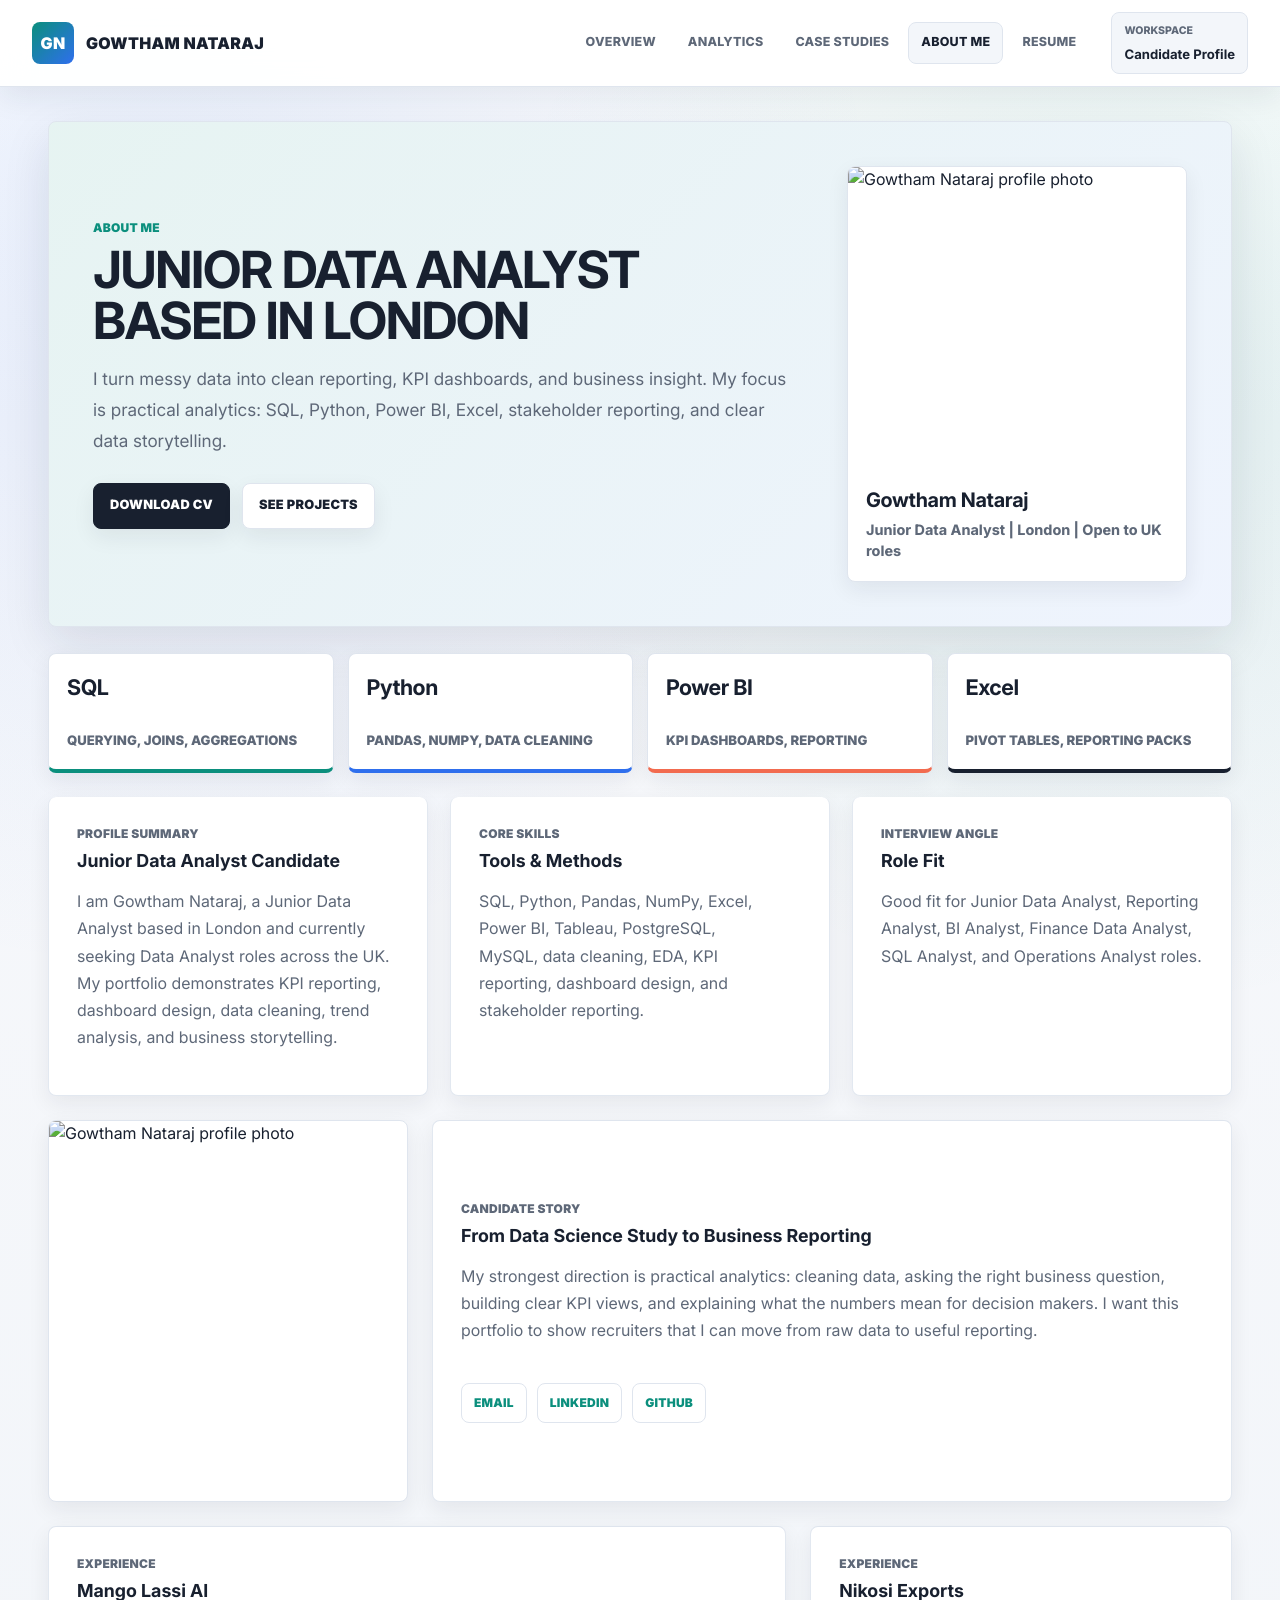
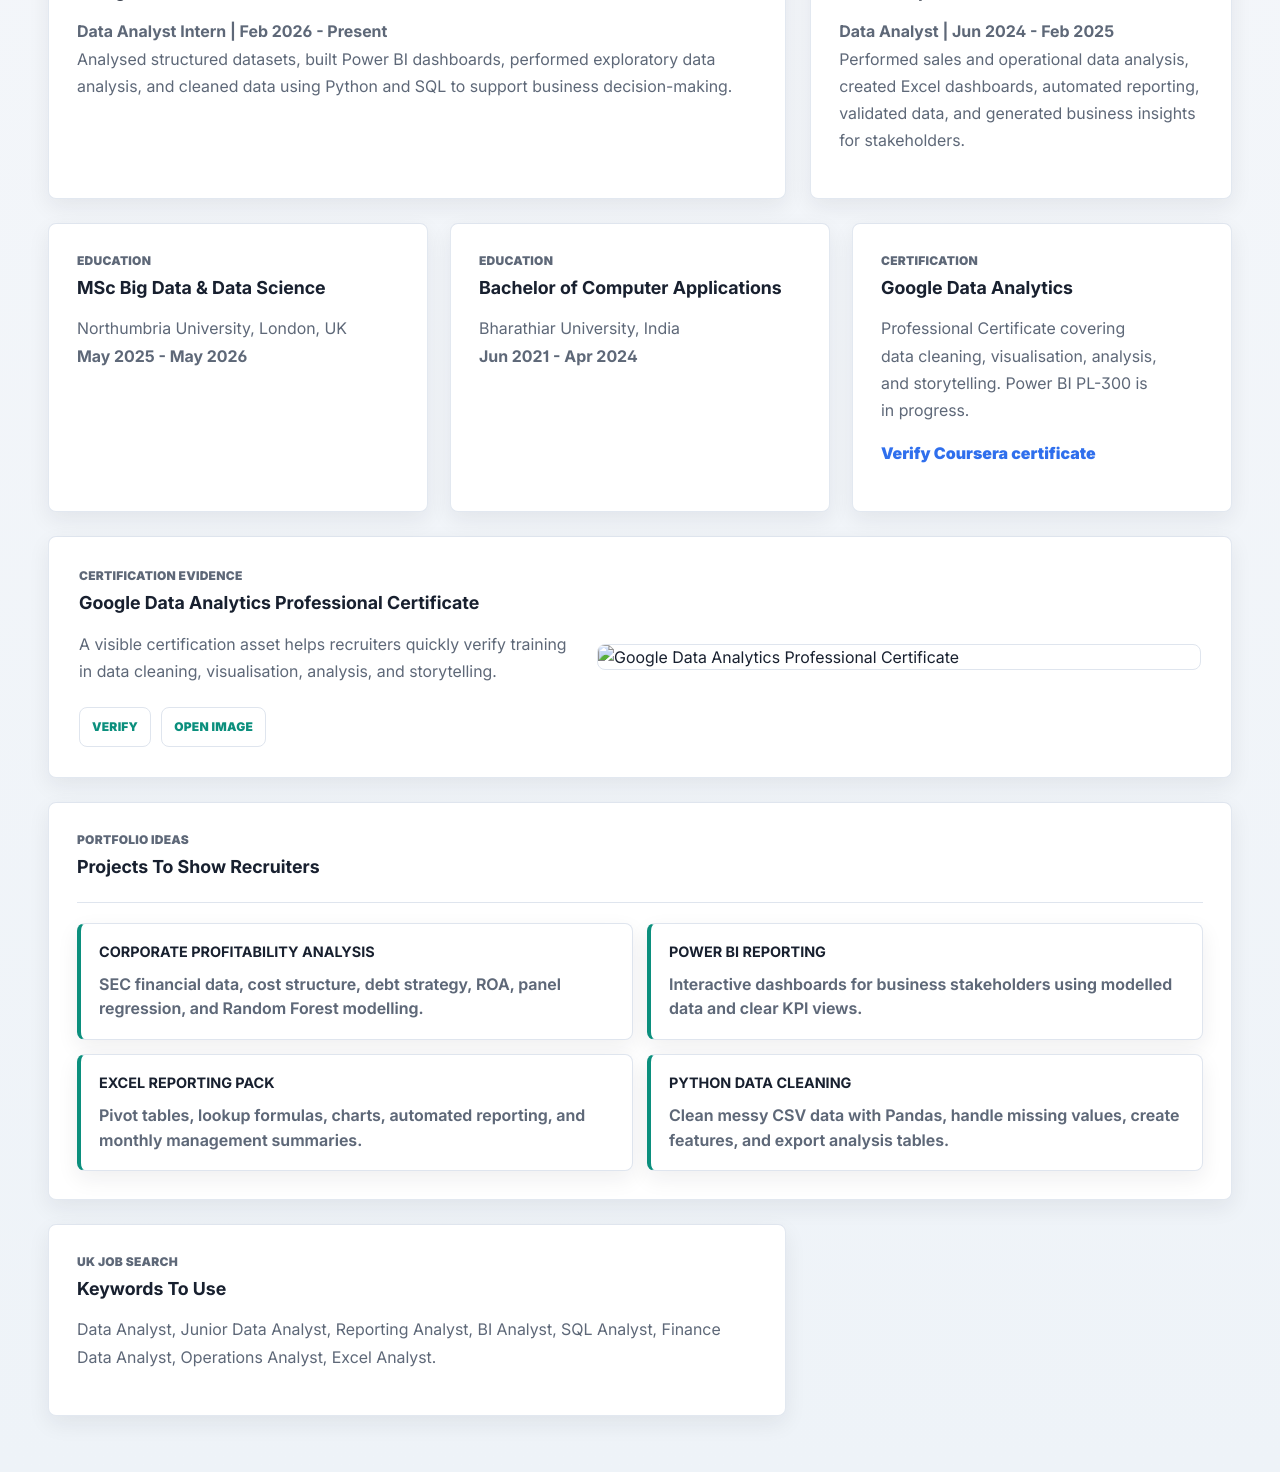
==== about.html @ f5a9b98d "Add files via upload" ====
<!DOCTYPE html>
<html lang="en">
<head>
  <meta charset="UTF-8">
  <meta name="viewport" content="width=device-width, initial-scale=1.0">
  <meta name="description" content="About Gowtham Nataraj, Junior Data Analyst in London with MSc Big Data & Data Science, SQL, Python, Power BI, Tableau, Excel, data cleaning, KPI reporting, and dashboard experience.">
  <title>Gowtham Nataraj | About</title>
  <link rel="preconnect" href="https://fonts.googleapis.com">
  <link rel="preconnect" href="https://fonts.gstatic.com" crossorigin>
  <link href="https://fonts.googleapis.com/css2?family=Inter:wght@400;500;600;700;800;900&display=swap" rel="stylesheet">
  <link rel="stylesheet" href="style.css?v=11">
</head>
<body>
  <div class="admin-shell">
    <aside class="sidebar">
      <a class="brand" href="index.html"><span class="brand-mark">GN</span><span>Gowtham Nataraj</span></a>
      <nav class="side-nav" aria-label="Portfolio navigation">
        <a href="index.html" data-icon="OV">Overview</a>
        <a href="dashboard.html" data-icon="AN">Analytics</a>
        <a href="products.html" data-icon="CS">Case Studies</a>
        <a class="active" href="about.html" data-icon="ME">About Me</a>
        <a href="contact.html" data-icon="CV">Resume</a>
      </nav>
      <button class="logout-button" type="button" data-logout>Logout</button>
      <div class="sidebar-card"><p>Workspace</p><strong>Candidate Profile</strong></div>
    </aside>

    <main class="main-content">
      <header class="topbar about-hero reveal-on-scroll">
        <button class="menu-toggle" type="button" aria-label="Toggle sidebar">Menu</button>
        <div class="about-hero-copy">
          <p class="eyebrow">About me</p>
          <h1>Junior Data Analyst Based in London</h1>
          <p class="page-subtitle">I turn messy data into clean reporting, KPI dashboards, and business insight. My focus is practical analytics: SQL, Python, Power BI, Excel, stakeholder reporting, and clear data storytelling.</p>
          <div class="about-hero-actions">
            <a class="hero-button primary" href="gowtham-nataraj-resume.pdf" download>Download CV</a>
            <a class="hero-button" href="products.html">See Projects</a>
          </div>
        </div>
        <aside class="about-hero-card">
          <img src="gowtham-nataraj-profile.jpeg" alt="Gowtham Nataraj profile photo">
          <div>
            <strong>Gowtham Nataraj</strong>
            <span>Junior Data Analyst | London | Open to UK roles</span>
          </div>
        </aside>
      </header>

      <section class="about-metrics reveal-on-scroll" aria-label="Profile highlights">
        <article><strong>SQL</strong><span>Querying, joins, aggregations</span></article>
        <article><strong>Python</strong><span>Pandas, NumPy, data cleaning</span></article>
        <article><strong>Power BI</strong><span>KPI dashboards, reporting</span></article>
        <article><strong>Excel</strong><span>Pivot tables, reporting packs</span></article>
      </section>

      <section class="report-grid reveal-on-scroll">
        <article class="panel">
          <p class="eyebrow">Profile summary</p>
          <h2>Junior Data Analyst Candidate</h2>
          <p class="muted">I am Gowtham Nataraj, a Junior Data Analyst based in London and currently seeking Data Analyst roles across the UK. My portfolio demonstrates KPI reporting, dashboard design, data cleaning, trend analysis, and business storytelling.</p>
        </article>
        <article class="panel">
          <p class="eyebrow">Core skills</p>
          <h2>Tools & Methods</h2>
          <p class="muted">SQL, Python, Pandas, NumPy, Excel, Power BI, Tableau, PostgreSQL, MySQL, data cleaning, EDA, KPI reporting, dashboard design, and stakeholder reporting.</p>
        </article>
        <article class="panel">
          <p class="eyebrow">Interview angle</p>
          <h2>Role Fit</h2>
          <p class="muted">Good fit for Junior Data Analyst, Reporting Analyst, BI Analyst, Finance Data Analyst, SQL Analyst, and Operations Analyst roles.</p>
        </article>
      </section>

      <section class="profile-feature reveal-on-scroll">
        <div class="profile-photo-panel">
          <img src="gowtham-nataraj-profile.jpeg" alt="Gowtham Nataraj profile photo">
        </div>
        <article class="panel profile-story">
          <p class="eyebrow">Candidate story</p>
          <h2>From Data Science Study to Business Reporting</h2>
          <p class="muted">My strongest direction is practical analytics: cleaning data, asking the right business question, building clear KPI views, and explaining what the numbers mean for decision makers. I want this portfolio to show recruiters that I can move from raw data to useful reporting.</p>
          <div class="profile-links">
            <a href="mailto:gowthamnatarajj@gmail.com">Email</a>
            <a href="https://www.linkedin.com/in/gowtham-nataraj" target="_blank" rel="noopener noreferrer">LinkedIn</a>
            <a href="https://github.com/gowthamnataraj8" target="_blank" rel="noopener noreferrer">GitHub</a>
          </div>
        </article>
      </section>

      <section class="content-grid profile-section">
        <article class="panel">
          <p class="eyebrow">Experience</p>
          <h2>Mango Lassi AI</h2>
          <p class="muted"><strong>Data Analyst Intern | Feb 2026 - Present</strong><br>Analysed structured datasets, built Power BI dashboards, performed exploratory data analysis, and cleaned data using Python and SQL to support business decision-making.</p>
        </article>
        <article class="panel">
          <p class="eyebrow">Experience</p>
          <h2>Nikosi Exports</h2>
          <p class="muted"><strong>Data Analyst | Jun 2024 - Feb 2025</strong><br>Performed sales and operational data analysis, created Excel dashboards, automated reporting, validated data, and generated business insights for stakeholders.</p>
        </article>
      </section>

      <section class="report-grid profile-section">
        <article class="panel">
          <p class="eyebrow">Education</p>
          <h2>MSc Big Data & Data Science</h2>
          <p class="muted">Northumbria University, London, UK<br><strong>May 2025 - May 2026</strong></p>
        </article>
        <article class="panel">
          <p class="eyebrow">Education</p>
          <h2>Bachelor of Computer Applications</h2>
          <p class="muted">Bharathiar University, India<br><strong>Jun 2021 - Apr 2024</strong></p>
        </article>
        <article class="panel">
          <p class="eyebrow">Certification</p>
          <h2>Google Data Analytics</h2>
          <p class="muted">Professional Certificate covering data cleaning, visualisation, analysis, and storytelling. Power BI PL-300 is in progress.</p>
          <p class="muted"><a href="https://coursera.org/share/49ad5567deda6a9efa2c98e6bcc61615" target="_blank" rel="noopener noreferrer">Verify Coursera certificate</a></p>
        </article>
      </section>

      <section class="profile-section">
        <article class="panel certificate-card">
          <div>
            <p class="eyebrow">Certification evidence</p>
            <h2>Google Data Analytics Professional Certificate</h2>
            <p class="muted">A visible certification asset helps recruiters quickly verify training in data cleaning, visualisation, analysis, and storytelling.</p>
            <div class="profile-links">
              <a href="https://coursera.org/share/49ad5567deda6a9efa2c98e6bcc61615" target="_blank" rel="noopener noreferrer">Verify</a>
              <a href="Google_certificate.png" target="_blank" rel="noopener noreferrer">Open Image</a>
            </div>
          </div>
          <img src="Google_certificate.png" alt="Google Data Analytics Professional Certificate">
        </article>
      </section>

      <section class="content-grid profile-section">
        <article class="panel panel-wide">
          <div class="panel-header">
            <div>
              <p class="eyebrow">Portfolio ideas</p>
              <h2>Projects To Show Recruiters</h2>
            </div>
          </div>
          <div class="idea-list">
            <div><strong>Corporate Profitability Analysis</strong><span>SEC financial data, cost structure, debt strategy, ROA, panel regression, and Random Forest modelling.</span></div>
            <div><strong>Power BI Reporting</strong><span>Interactive dashboards for business stakeholders using modelled data and clear KPI views.</span></div>
            <div><strong>Excel Reporting Pack</strong><span>Pivot tables, lookup formulas, charts, automated reporting, and monthly management summaries.</span></div>
            <div><strong>Python Data Cleaning</strong><span>Clean messy CSV data with Pandas, handle missing values, create features, and export analysis tables.</span></div>
          </div>
        </article>

        <article class="panel">
          <p class="eyebrow">UK job search</p>
          <h2>Keywords To Use</h2>
          <p class="muted">Data Analyst, Junior Data Analyst, Reporting Analyst, BI Analyst, SQL Analyst, Finance Data Analyst, Operations Analyst, Excel Analyst.</p>
        </article>
      </section>
    </main>
  </div>

  <script src="script.js?v=11"></script>
</body>
</html>
---- style.css ----
:root {
  --bg: #f2f5f2;
  --panel: #ffffff;
  --black: #1f2a24;
  --ink: #17211c;
  --muted: #66756c;
  --line: #dbe3dd;
  --soft: #f7faf7;
  --soft-2: #eaf0ec;
  --accent: #0f8b5f;
  --accent-2: #d79b2b;
  --accent-3: #5d6df6;
  --success: #087443;
  --danger: #b42318;
  --warning: #a15c07;
  --shadow: 0 22px 60px rgba(31, 42, 36, 0.11);
  --shadow-soft: 0 8px 24px rgba(31, 42, 36, 0.06);
  --radius: 8px;
  --sidebar: 292px;
}

* {
  box-sizing: border-box;
}

body {
  margin: 0;
  font-family: "Inter", Arial, sans-serif;
  color: var(--ink);
  background:
    radial-gradient(circle at 72% -10%, rgba(15, 139, 95, 0.16), transparent 28%),
    radial-gradient(circle at 8% 18%, rgba(215, 155, 43, 0.12), transparent 22%),
    linear-gradient(180deg, #ffffff 0, var(--bg) 360px),
    var(--bg);
  line-height: 1.5;
  text-rendering: geometricPrecision;
}

a {
  color: inherit;
  text-decoration: none;
}

button,
select,
input {
  font: inherit;
}

button,
select {
  cursor: pointer;
}

button,
select,
input {
  border-radius: var(--radius);
}

:focus-visible {
  outline: 3px solid #9ca3af;
  outline-offset: 3px;
}

.admin-shell {
  min-height: 100vh;
  display: grid;
  grid-template-columns: var(--sidebar) minmax(0, 1fr);
}

.sidebar {
  position: sticky;
  top: 0;
  height: 100vh;
  padding: 24px 18px;
  color: #ffffff;
  background:
    linear-gradient(180deg, #22352d 0, #16241f 48%, #101a16 100%);
  display: flex;
  flex-direction: column;
  gap: 30px;
  border-right: 1px solid rgba(255, 255, 255, 0.08);
  box-shadow: 22px 0 60px rgba(15, 23, 42, 0.18);
}

.sidebar::before {
  content: "";
  position: absolute;
  inset: 0;
  pointer-events: none;
  background:
    linear-gradient(135deg, rgba(255, 255, 255, 0.10) 0 1px, transparent 1px 18px),
    radial-gradient(circle at 20% 4%, rgba(15, 139, 95, 0.34), transparent 20%);
  opacity: 0.55;
}

.sidebar > * {
  position: relative;
}

.brand {
  display: flex;
  align-items: center;
  gap: 12px;
  min-height: 54px;
  padding: 0 4px 20px;
  border-bottom: 1px solid rgba(255, 255, 255, 0.13);
  font-size: 1rem;
  font-weight: 900;
  text-transform: uppercase;
  min-width: 0;
}

.brand span:last-child {
  min-width: 0;
  overflow-wrap: anywhere;
}

.brand-mark {
  width: 44px;
  height: 44px;
  display: grid;
  place-items: center;
  flex: 0 0 auto;
  color: #ffffff;
  background: linear-gradient(135deg, var(--accent), var(--accent-2));
  font-weight: 900;
  border-radius: 6px;
  transform: skew(-10deg);
  box-shadow: 8px 8px 0 rgba(255, 255, 255, 0.10);
}

.side-nav {
  display: grid;
  gap: 9px;
}

.side-nav a {
  position: relative;
  min-height: 48px;
  display: flex;
  align-items: center;
  gap: 12px;
  padding: 10px 14px;
  color: rgba(255, 255, 255, 0.68);
  border: 1px solid transparent;
  border-radius: var(--radius);
  font-size: 0.86rem;
  font-weight: 800;
  text-transform: uppercase;
  transition: background 160ms ease, color 160ms ease, transform 160ms ease;
}

.side-nav a::before {
  content: attr(data-icon);
  width: 30px;
  height: 30px;
  display: grid;
  place-items: center;
  color: rgba(255, 255, 255, 0.76);
  background: rgba(255, 255, 255, 0.08);
  border: 1px solid rgba(255, 255, 255, 0.10);
  border-radius: 7px;
  font-size: 0.66rem;
  font-weight: 900;
}

.side-nav a:hover,
.side-nav a.active {
  color: #ffffff;
  background: rgba(255, 255, 255, 0.13);
  border-color: rgba(255, 255, 255, 0.18);
  transform: translateX(3px);
}

.side-nav a.active::before {
  color: #ffffff;
  background: linear-gradient(135deg, var(--accent), var(--accent-2));
}

.logout-button {
  min-height: 46px;
  width: 100%;
  border: 1px solid rgba(255, 255, 255, 0.16);
  color: rgba(255, 255, 255, 0.82);
  background: rgba(255, 255, 255, 0.08);
  font-weight: 900;
  text-transform: uppercase;
}

.admin-shell .logout-button {
  display: none;
}

.logout-button:hover {
  color: #ffffff;
  background: rgba(255, 255, 255, 0.14);
}

.sidebar-card {
  margin-top: auto;
  padding: 20px;
  border: 1px solid rgba(255, 255, 255, 0.16);
  background:
    linear-gradient(135deg, rgba(15, 139, 95, 0.24), rgba(255, 255, 255, 0.06));
  border-radius: var(--radius);
  box-shadow: inset 0 1px 0 rgba(255, 255, 255, 0.08);
}

.sidebar-card p {
  margin: 0 0 8px;
  color: rgba(255, 255, 255, 0.62);
  font-size: 0.78rem;
  font-weight: 800;
  text-transform: uppercase;
}

.sidebar-card strong {
  display: block;
  font-size: 1.05rem;
  line-height: 1.25;
}

.main-content {
  min-width: 0;
  padding: 28px 32px 44px;
}

.topbar {
  display: grid;
  grid-template-columns: minmax(0, 1.15fr) minmax(280px, 0.85fr);
  position: relative;
  overflow: hidden;
  align-items: stretch;
  justify-content: space-between;
  gap: 28px;
  margin-bottom: 26px;
  min-height: 220px;
  padding: 30px;
  color: #ffffff;
  background:
    radial-gradient(circle at 86% 26%, rgba(215, 155, 43, 0.30), transparent 22%),
    linear-gradient(120deg, rgba(31, 42, 36, 0.98), rgba(15, 139, 95, 0.86)),
    repeating-linear-gradient(135deg, #1f2a24 0 1px, #263a31 1px 18px);
  border: 1px solid rgba(255, 255, 255, 0.10);
  border-radius: var(--radius);
  box-shadow: 0 28px 80px rgba(31, 42, 36, 0.25);
}

.topbar::before {
  content: "";
  position: absolute;
  right: -150px;
  top: -150px;
  width: 390px;
  height: 390px;
  border: 1px solid rgba(255, 255, 255, 0.14);
  border-radius: 50%;
}

.topbar::after {
  content: "";
  position: absolute;
  right: 32px;
  bottom: 24px;
  width: 160px;
  height: 60px;
  opacity: 0.12;
  background:
    linear-gradient(90deg, #ffffff 0 16%, transparent 16% 26%, #ffffff 26% 42%, transparent 42% 52%, #ffffff 52% 68%, transparent 68%);
  transform: skew(-18deg);
}

.topbar > * {
  position: relative;
  z-index: 1;
}

.topbar h1 {
  margin: 0;
  max-width: 840px;
  font-size: clamp(2.2rem, 4.6vw, 4.8rem);
  line-height: 0.98;
  letter-spacing: 0;
  text-transform: uppercase;
  overflow-wrap: anywhere;
}

.hero-copy {
  display: flex;
  flex-direction: column;
  justify-content: center;
}

.eyebrow {
  margin: 0 0 8px;
  color: var(--muted);
  font-size: 0.75rem;
  font-weight: 900;
  text-transform: uppercase;
}

.topbar .eyebrow {
  color: rgba(255, 255, 255, 0.68);
}

.page-subtitle {
  max-width: 680px;
  margin: 16px 0 0;
  color: rgba(255, 255, 255, 0.72);
  font-size: 1rem;
  overflow-wrap: anywhere;
}

.hero-actions {
  display: flex;
  flex-wrap: wrap;
  gap: 12px;
  margin-top: 24px;
}

.hero-button {
  min-height: 46px;
  display: inline-flex;
  align-items: center;
  justify-content: center;
  padding: 0 16px;
  color: #ffffff;
  background: rgba(255, 255, 255, 0.12);
  border: 1px solid rgba(255, 255, 255, 0.18);
  border-radius: var(--radius);
  font-size: 0.8rem;
  font-weight: 900;
  text-transform: uppercase;
  transition: transform 160ms ease, background 160ms ease;
}

.hero-button.primary {
  color: #16241f;
  background: #ffffff;
}

.hero-button:hover {
  transform: translateY(-2px);
  background: rgba(255, 255, 255, 0.22);
}

.hero-button.primary:hover {
  background: #f3f7f4;
}

.hero-profile-card {
  align-self: center;
  min-height: 340px;
  display: grid;
  grid-template-rows: minmax(0, 1fr) auto;
  overflow: hidden;
  background: rgba(255, 255, 255, 0.10);
  border: 1px solid rgba(255, 255, 255, 0.18);
  border-radius: var(--radius);
  box-shadow: 0 26px 70px rgba(0, 0, 0, 0.20);
}

.hero-profile-card img {
  width: 100%;
  height: 260px;
  object-fit: cover;
  object-position: center top;
  display: block;
}

.hero-profile-card div {
  padding: 18px;
  background: rgba(16, 26, 22, 0.72);
  backdrop-filter: blur(14px);
}

.hero-profile-card span,
.hero-profile-card p {
  color: rgba(255, 255, 255, 0.68);
  font-size: 0.75rem;
  font-weight: 900;
  text-transform: uppercase;
}

.hero-profile-card strong {
  display: block;
  margin: 5px 0;
  font-size: 1.35rem;
  line-height: 1.15;
  text-transform: uppercase;
}

.hero-profile-card p {
  margin: 0;
}

.toolbar {
  grid-column: 1 / -1;
  display: flex;
  align-items: center;
  align-self: start;
  justify-self: end;
  flex-wrap: wrap;
  gap: 10px;
  padding: 9px;
  background: rgba(255, 255, 255, 0.12);
  border: 1px solid rgba(255, 255, 255, 0.18);
  border-radius: var(--radius);
  box-shadow: inset 0 1px 0 rgba(255, 255, 255, 0.06);
  max-width: 560px;
}

.career-grid {
  display: grid;
  grid-template-columns: repeat(4, minmax(0, 1fr));
  gap: 16px;
  margin-bottom: 18px;
}

.career-grid article {
  min-height: 118px;
  padding: 20px;
  background: #ffffff;
  border: 1px solid var(--line);
  border-left: 4px solid var(--accent);
  border-radius: var(--radius);
  box-shadow: var(--shadow-soft);
}

.career-grid strong,
.career-grid span {
  display: block;
}

.career-grid strong {
  margin-bottom: 8px;
  font-size: 1.35rem;
  line-height: 1.1;
  color: var(--ink);
}

.career-grid span {
  color: var(--muted);
  font-weight: 800;
  text-transform: uppercase;
  font-size: 0.76rem;
}

.skill-strip {
  display: flex;
  flex-wrap: wrap;
  gap: 10px;
  margin-bottom: 24px;
  padding: 14px;
  background: #ffffff;
  border: 1px solid var(--line);
  border-radius: var(--radius);
  box-shadow: var(--shadow-soft);
}

.skill-strip span {
  display: inline-flex;
  align-items: center;
  min-height: 34px;
  padding: 0 12px;
  color: var(--ink);
  background: var(--soft);
  border: 1px solid var(--line);
  border-radius: 999px;
  font-size: 0.75rem;
  font-weight: 900;
  text-transform: uppercase;
}

.toolbar select,
.toolbar input,
.settings-form input,
.settings-form select {
  min-height: 44px;
  padding: 0 12px;
  border: 1px solid rgba(15, 23, 42, 0.08);
  background: var(--panel);
  color: var(--ink);
  font-weight: 800;
  box-shadow: var(--shadow-soft);
  max-width: 180px;
}

.filter-group {
  display: flex;
  align-items: center;
  flex-wrap: wrap;
  gap: 8px;
  padding: 8px;
  background: rgba(255, 255, 255, 0.10);
  border: 1px solid rgba(255, 255, 255, 0.14);
  border-radius: var(--radius);
}

.filter-group span {
  width: 100%;
  color: rgba(255, 255, 255, 0.68);
  font-size: 0.68rem;
  font-weight: 900;
  text-transform: uppercase;
}

.toolbar-button {
  min-height: 42px;
  padding: 0 13px;
  border: 1px solid rgba(255, 255, 255, 0.18);
  color: #ffffff;
  background: rgba(255, 255, 255, 0.12);
  font-size: 0.78rem;
  font-weight: 900;
  text-transform: uppercase;
}

.toolbar-button:hover {
  background: rgba(255, 255, 255, 0.20);
}

.menu-toggle {
  display: none;
  min-height: 42px;
  padding: 0 14px;
  border: 1px solid var(--line);
  background: var(--panel);
  font-weight: 900;
  text-transform: uppercase;
}

.kpi-grid {
  display: grid;
  grid-template-columns: repeat(4, minmax(0, 1fr));
  gap: 20px;
  margin-bottom: 24px;
}

.kpi-card,
.panel {
  background: var(--panel);
  border: 1px solid var(--line);
  border-radius: var(--radius);
  box-shadow: var(--shadow);
}

.kpi-card {
  position: relative;
  min-height: 206px;
  padding: 24px 24px 72px;
  overflow: hidden;
  transition: transform 160ms ease, box-shadow 160ms ease, border-color 160ms ease;
}

.kpi-card:hover,
.panel:hover {
  border-color: #d6dae1;
  box-shadow: 0 24px 60px rgba(15, 23, 42, 0.1);
}

.kpi-card::before {
  content: "";
  position: absolute;
  left: 0;
  right: 0;
  top: 0;
  height: 4px;
  background: linear-gradient(90deg, var(--accent), var(--accent-2));
}

.kpi-card::after {
  content: "";
  position: absolute;
  right: -44px;
  top: -44px;
  width: 120px;
  height: 120px;
  border: 1px solid #edf1f5;
  border-radius: 50%;
}

.kpi-card span {
  display: block;
  margin-bottom: 22px;
  color: var(--muted);
  font-size: 0.78rem;
  font-weight: 900;
  text-transform: uppercase;
  overflow-wrap: anywhere;
}

.kpi-card strong {
  display: block;
  margin-bottom: 12px;
  font-size: clamp(1.75rem, 3vw, 2.55rem);
  line-height: 1.05;
  overflow-wrap: anywhere;
}

.kpi-card small {
  color: var(--success);
  font-weight: 900;
}

.mini-trend {
  position: absolute;
  left: 24px;
  right: 24px;
  bottom: 20px;
  height: 34px;
  display: flex;
  align-items: end;
  gap: 7px;
}

.mini-trend i {
  flex: 1;
  min-width: 10px;
  background: #d8dde5;
  border-radius: 4px 4px 0 0;
}

.mini-trend i:nth-child(1) { height: 34%; }
.mini-trend i:nth-child(2) { height: 56%; }
.mini-trend i:nth-child(3) { height: 44%; }
.mini-trend i:nth-child(4) { height: 72%; }
.mini-trend i:nth-child(5) { height: 92%; }

.trend-up i {
  background: linear-gradient(180deg, var(--accent), #9fcfba);
}

.content-grid {
  display: grid;
  grid-template-columns: minmax(0, 1.4fr) minmax(320px, 0.8fr);
  gap: 24px;
}

.panel {
  min-width: 0;
  padding: 24px;
  transition: box-shadow 160ms ease, border-color 160ms ease;
}

.panel:nth-child(1) {
  border-top: 4px solid var(--accent);
}

.panel:nth-child(2),
.panel:nth-child(3) {
  border-top: 4px solid var(--accent-2);
}

.panel-wide {
  grid-column: span 2;
}

.panel-header {
  display: flex;
  align-items: start;
  justify-content: space-between;
  gap: 16px;
  margin-bottom: 20px;
  padding-bottom: 18px;
  border-bottom: 1px solid var(--line);
}

.panel-header h2,
.panel h2 {
  margin: 0;
  font-size: 1.08rem;
  letter-spacing: 0;
  text-transform: uppercase;
}

.panel-note {
  color: var(--muted);
  font-size: 0.78rem;
  font-weight: 800;
  text-transform: uppercase;
}

.talking-points {
  display: grid;
  grid-template-columns: repeat(3, minmax(0, 1fr));
  gap: 16px;
}

.talking-points div {
  min-height: 142px;
  padding: 18px;
  background: var(--soft);
  border: 1px solid var(--line);
  border-radius: var(--radius);
}

.talking-points strong {
  display: block;
  margin-bottom: 10px;
  font-size: 0.86rem;
  text-transform: uppercase;
}

.talking-points p {
  margin: 0;
  color: var(--muted);
  font-weight: 650;
  line-height: 1.65;
}

.profile-section {
  margin-top: 24px;
}

.idea-list {
  display: grid;
  grid-template-columns: repeat(2, minmax(0, 1fr));
  gap: 14px;
}

.idea-list div {
  min-height: 116px;
  padding: 18px;
  background: #ffffff;
  border: 1px solid var(--line);
  border-left: 4px solid var(--accent);
  border-radius: var(--radius);
}

.idea-list strong,
.idea-list span {
  display: block;
}

.idea-list strong {
  margin-bottom: 8px;
  font-size: 0.9rem;
  text-transform: uppercase;
}

.idea-list span {
  color: var(--muted);
  font-weight: 650;
  line-height: 1.55;
}

.profile-feature {
  display: grid;
  grid-template-columns: 320px minmax(0, 1fr);
  gap: 24px;
  margin-top: 24px;
}

.profile-photo-panel {
  overflow: hidden;
  min-height: 380px;
  background: #ffffff;
  border: 1px solid var(--line);
  border-radius: var(--radius);
  box-shadow: var(--shadow);
}

.profile-photo-panel img {
  width: 100%;
  height: 100%;
  min-height: 380px;
  display: block;
  object-fit: cover;
  object-position: center top;
}

.profile-story {
  display: flex;
  flex-direction: column;
  justify-content: center;
}

.profile-story h2 {
  font-size: clamp(1.8rem, 3vw, 3rem);
  line-height: 1.02;
  text-transform: uppercase;
}

.profile-links {
  display: flex;
  flex-wrap: wrap;
  gap: 10px;
  margin-top: 22px;
}

.profile-links a,
.contact-panel a {
  color: var(--accent);
  font-weight: 900;
}

.profile-links a {
  min-height: 40px;
  display: inline-flex;
  align-items: center;
  padding: 0 12px;
  border: 1px solid var(--line);
  border-radius: var(--radius);
  background: var(--soft);
  text-transform: uppercase;
  font-size: 0.75rem;
}

.certificate-card {
  display: grid;
  grid-template-columns: minmax(0, 0.9fr) minmax(300px, 1.1fr);
  align-items: center;
  gap: 24px;
}

.certificate-card img {
  width: 100%;
  max-height: 420px;
  object-fit: contain;
  display: block;
  background: #ffffff;
  border: 1px solid var(--line);
  border-radius: var(--radius);
}

canvas {
  width: 100%;
  max-width: 100%;
  display: block;
  border-radius: var(--radius);
  background:
    linear-gradient(180deg, #ffffff, #fbfcfd);
}

.table-wrap {
  width: 100%;
  overflow-x: auto;
  border: 1px solid var(--line);
  border-radius: var(--radius);
  box-shadow: inset 0 1px 0 rgba(255, 255, 255, 0.7);
}

table {
  width: 100%;
  min-width: 640px;
  border-collapse: collapse;
  background: #ffffff;
}

th,
td {
  padding: 15px 14px;
  border-bottom: 1px solid var(--line);
  text-align: left;
  white-space: nowrap;
}

th {
  color: var(--muted);
  background: #f3f6fa;
  font-size: 0.72rem;
  font-weight: 900;
  text-transform: uppercase;
}

td {
  font-size: 0.9rem;
  font-weight: 700;
}

tbody tr {
  transition: background 140ms ease;
}

tbody tr:hover {
  background: #f8fafc;
}

tbody tr:last-child td {
  border-bottom: 0;
}

.status {
  display: inline-flex;
  align-items: center;
  min-height: 26px;
  padding: 0 9px;
  border-radius: 999px;
  font-size: 0.7rem;
  font-weight: 900;
  text-transform: uppercase;
}

.status.good {
  color: var(--success);
  background: #eaf8f0;
}

.status.warn {
  color: var(--warning);
  background: #fff7e6;
}

.status.bad {
  color: var(--danger);
  background: #fff0ed;
}

.report-grid,
.settings-layout {
  display: grid;
  grid-template-columns: repeat(3, minmax(0, 1fr));
  gap: 22px;
}

.project-grid {
  display: grid;
  grid-template-columns: repeat(2, minmax(0, 1fr));
  gap: 22px;
  margin-top: 24px;
}

.project-card {
  min-height: 280px;
  display: flex;
  flex-direction: column;
  justify-content: space-between;
  gap: 24px;
  padding: 26px;
  background: var(--panel);
  border: 1px solid var(--line);
  border-top: 4px solid var(--accent);
  border-radius: var(--radius);
  box-shadow: var(--shadow);
}

.project-card h2 {
  margin: 0 0 12px;
  font-size: 1.55rem;
  text-transform: uppercase;
}

.project-card p:not(.eyebrow) {
  margin: 0;
  color: var(--muted);
  line-height: 1.7;
}

.project-problem {
  margin-bottom: 12px !important;
  color: var(--ink) !important;
  font-weight: 750;
}

.project-meta {
  display: flex;
  flex-wrap: wrap;
  gap: 8px;
}

.project-meta span {
  padding: 7px 10px;
  color: var(--ink);
  background: var(--soft);
  border: 1px solid var(--line);
  border-radius: 999px;
  font-size: 0.75rem;
  font-weight: 900;
}

.project-footer {
  display: flex;
  align-items: center;
  justify-content: space-between;
  gap: 12px;
  padding-top: 16px;
  border-top: 1px solid var(--line);
}

.project-footer strong {
  color: var(--accent);
}

.settings-layout {
  grid-template-columns: minmax(0, 1fr) 380px;
}

.muted {
  color: var(--muted);
  line-height: 1.7;
}

.settings-form {
  display: grid;
  gap: 13px;
}

.settings-form label {
  color: var(--muted);
  font-size: 0.78rem;
  font-weight: 900;
  text-transform: uppercase;
}

.btn {
  min-height: 46px;
  padding: 0 16px;
  border: 0;
  border-radius: var(--radius);
  color: #ffffff;
  background: linear-gradient(135deg, var(--accent), #126f50);
  font-weight: 900;
  text-transform: uppercase;
  transition: transform 160ms ease, box-shadow 160ms ease;
}

.btn:hover {
  transform: translateY(-1px);
  box-shadow: 0 14px 26px rgba(5, 5, 5, 0.18);
}

.form-status {
  min-height: 24px;
  margin: 0;
  color: var(--success);
  font-weight: 800;
}

.login-page {
  min-height: 100vh;
  display: grid;
  grid-template-columns: minmax(0, 1.1fr) minmax(420px, 0.9fr);
  background:
    radial-gradient(circle at 12% 16%, rgba(215, 155, 43, 0.20), transparent 22%),
    radial-gradient(circle at 82% 10%, rgba(15, 139, 95, 0.22), transparent 26%),
    linear-gradient(135deg, #1f2a24, #0f1c17 54%, #f2f5f2 54%);
}

.login-hero {
  min-height: 100vh;
  padding: 42px;
  display: flex;
  flex-direction: column;
  justify-content: space-between;
  color: #ffffff;
}

.login-brand {
  width: fit-content;
  color: #ffffff;
}

.login-hero h1 {
  max-width: 720px;
  margin: 0;
  font-size: clamp(2.6rem, 6vw, 5.4rem);
  line-height: 0.94;
  text-transform: uppercase;
  overflow-wrap: anywhere;
}

.login-hero p:not(.eyebrow) {
  max-width: 560px;
  margin: 18px 0 0;
  color: rgba(255, 255, 255, 0.72);
  font-size: 1.05rem;
}

.login-panel {
  min-height: 100vh;
  padding: 28px;
  display: grid;
  place-items: center;
}

.login-form {
  width: min(100%, 440px);
  display: grid;
  gap: 13px;
  padding: 34px;
  background: rgba(255, 255, 255, 0.94);
  border: 1px solid rgba(219, 227, 221, 0.9);
  border-radius: var(--radius);
  box-shadow: 0 30px 90px rgba(31, 42, 36, 0.18);
  backdrop-filter: blur(18px);
}

.login-form h2 {
  margin: 0 0 14px;
  font-size: 1.8rem;
  text-transform: uppercase;
}

.login-form label {
  color: var(--muted);
  font-size: 0.78rem;
  font-weight: 900;
  text-transform: uppercase;
}

.login-form input {
  min-height: 48px;
  width: 100%;
  padding: 0 14px;
  border: 1px solid var(--line);
  color: var(--ink);
  background: #ffffff;
  font-weight: 700;
}

.login-form input:focus {
  border-color: var(--accent);
}

.login-form #loginStatus {
  color: var(--danger);
}

.demo-credentials {
  display: grid;
  gap: 6px;
  margin-top: 6px;
  padding: 14px;
  color: var(--muted);
  background: var(--soft);
  border: 1px solid var(--line);
  border-radius: var(--radius);
  font-size: 0.84rem;
}

.demo-credentials strong {
  color: var(--ink);
}

@media (max-width: 1080px) {
  .admin-shell {
    grid-template-columns: 1fr;
  }

  .sidebar {
    position: fixed;
    inset: 0 auto 0 0;
    z-index: 30;
    width: var(--sidebar);
    transform: translateX(-100%);
    transition: transform 180ms ease;
    box-shadow: 30px 0 70px rgba(0, 0, 0, 0.22);
  }

  .sidebar.open {
    transform: translateX(0);
  }

  .menu-toggle {
    display: inline-flex;
    align-items: center;
  }

  .topbar {
    grid-template-columns: 1fr;
    align-items: flex-start;
    min-height: auto;
  }

  .toolbar {
    justify-self: stretch;
    max-width: none;
  }

  .toolbar select,
  .toolbar input {
    max-width: none;
  }

  .kpi-grid {
    grid-template-columns: repeat(2, minmax(0, 1fr));
  }

  .career-grid {
    grid-template-columns: repeat(2, minmax(0, 1fr));
  }

  .content-grid,
  .report-grid,
  .project-grid,
  .profile-feature,
  .certificate-card,
  .idea-list,
  .talking-points,
  .settings-layout {
    grid-template-columns: 1fr;
  }

  .panel-wide {
    grid-column: span 1;
  }
}

@media (max-width: 680px) {
  .main-content {
    padding: 14px;
  }

  .topbar,
  .toolbar,
  .panel-header {
    flex-direction: column;
    align-items: stretch;
  }

  .toolbar select,
  .toolbar input,
  .toolbar-button,
  .hero-button {
    width: 100%;
  }

  .filter-group {
    width: 100%;
  }

  .kpi-grid {
    grid-template-columns: 1fr;
  }

  .career-grid {
    grid-template-columns: 1fr;
  }

  .topbar h1 {
    font-size: 1.85rem;
    line-height: 1.06;
  }

  .panel,
  .kpi-card {
    padding: 18px;
  }

  .kpi-card {
    min-height: 202px;
    padding-bottom: 70px;
  }

  .topbar {
    padding: 18px;
  }

  .hero-profile-card {
    min-height: auto;
    width: 100%;
  }

  .hero-profile-card img {
    height: 280px;
  }

  .topbar::after {
    display: none;
  }

  .page-subtitle {
    font-size: 0.92rem;
  }
}

@media (max-width: 860px) {
  .login-page {
    grid-template-columns: 1fr;
    background:
      linear-gradient(180deg, rgba(31, 42, 36, 0.96), rgba(15, 139, 95, 0.88) 46%, #f2f5f2 46%);
  }

  .login-hero {
    min-height: auto;
    padding: 28px 20px;
    gap: 72px;
  }

  .login-panel {
    min-height: auto;
    padding: 20px;
  }

  .login-form {
    padding: 24px;
  }
}

/* Professional portfolio redesign */
:root {
  --bg: #f7f8fb;
  --panel: #ffffff;
  --ink: #18202f;
  --muted: #5e6878;
  --line: #dfe5ee;
  --soft: #f3f6fa;
  --soft-2: #e8eef6;
  --accent: #0b8f7d;
  --accent-2: #f26b4f;
  --accent-3: #2f6fed;
  --success: #087443;
  --danger: #b42318;
  --warning: #a15c07;
  --shadow: 0 18px 48px rgba(24, 32, 47, 0.10);
  --shadow-soft: 0 8px 22px rgba(24, 32, 47, 0.07);
  --radius: 8px;
  --sidebar: 292px;
}

body {
  background: linear-gradient(180deg, #ffffff 0, #f7f8fb 420px, #eef3f8 100%);
  color: var(--ink);
}

.admin-shell {
  display: block;
  min-height: 100vh;
}

.sidebar {
  position: sticky;
  top: 0;
  z-index: 50;
  height: auto;
  min-height: 74px;
  width: 100%;
  padding: 12px 32px;
  display: flex;
  flex-direction: row;
  align-items: center;
  gap: 22px;
  color: var(--ink);
  background: rgba(255, 255, 255, 0.94);
  border-right: 0;
  border-bottom: 1px solid var(--line);
  box-shadow: 0 10px 30px rgba(24, 32, 47, 0.08);
  backdrop-filter: blur(18px);
}

.sidebar::before,
.topbar::before,
.topbar::after,
.kpi-card::after {
  display: none;
}

.brand {
  min-height: 48px;
  padding: 0;
  border-bottom: 0;
  color: var(--ink);
  white-space: nowrap;
}

.brand-mark {
  width: 42px;
  height: 42px;
  border-radius: 8px;
  transform: none;
  background: linear-gradient(135deg, var(--accent), var(--accent-3));
  box-shadow: none;
}

.side-nav {
  display: flex;
  align-items: center;
  gap: 6px;
  margin-left: auto;
}

.side-nav a {
  min-height: 42px;
  padding: 8px 12px;
  color: var(--muted);
  border-radius: var(--radius);
  font-size: 0.78rem;
  white-space: nowrap;
}

.side-nav a::before {
  display: none;
}

.side-nav a:hover,
.side-nav a.active {
  color: var(--ink);
  background: var(--soft);
  border-color: var(--line);
  transform: none;
}

.sidebar-card {
  margin-top: 0;
  margin-left: 0;
  max-width: 210px;
  padding: 10px 12px;
  color: var(--ink);
  background: var(--soft);
  border: 1px solid var(--line);
  box-shadow: none;
}

.sidebar-card p {
  color: var(--muted);
  font-size: 0.66rem;
}

.sidebar-card strong {
  font-size: 0.82rem;
}

.main-content {
  width: min(100%, 1240px);
  margin: 0 auto;
  padding: 34px 28px 56px;
}

.topbar {
  grid-template-columns: minmax(0, 1fr);
  min-height: auto;
  padding: 40px;
  color: var(--ink);
  background: #ffffff;
  border: 1px solid var(--line);
  box-shadow: var(--shadow);
}

.topbar.portfolio-hero {
  grid-template-columns: minmax(0, 1.08fr) minmax(280px, 420px);
  min-height: 540px;
}

.topbar .eyebrow {
  color: var(--accent);
}

.topbar h1 {
  max-width: 780px;
  font-size: clamp(2.35rem, 5.8vw, 5.6rem);
  line-height: 0.96;
  color: var(--ink);
}

.page-subtitle {
  max-width: 720px;
  color: var(--muted);
  font-size: 1.05rem;
  line-height: 1.8;
}

.hero-actions {
  margin-top: 28px;
}

.hero-button {
  color: var(--ink);
  background: #ffffff;
  border: 1px solid var(--line);
  box-shadow: var(--shadow-soft);
}

.hero-button.primary {
  color: #ffffff;
  background: var(--ink);
  border-color: var(--ink);
}

.hero-button:hover,
.hero-button.primary:hover {
  color: #ffffff;
  background: var(--accent);
  border-color: var(--accent);
}

.hero-profile-card {
  align-self: stretch;
  min-height: 460px;
  background: var(--soft);
  border: 1px solid var(--line);
  box-shadow: none;
}

.hero-profile-card img {
  height: 100%;
  min-height: 350px;
}

.hero-profile-card div {
  background: #ffffff;
  border-top: 1px solid var(--line);
  backdrop-filter: none;
}

.hero-profile-card span,
.hero-profile-card p {
  color: var(--muted);
}

.hero-profile-card strong {
  color: var(--ink);
}

.quick-actions {
  display: flex;
  align-items: stretch;
  justify-content: space-between;
  flex-wrap: wrap;
  gap: 14px;
  margin-bottom: 22px;
  padding: 16px;
  background: #ffffff;
  border: 1px solid var(--line);
  border-radius: var(--radius);
  box-shadow: var(--shadow-soft);
}

.quick-actions .filter-group {
  background: var(--soft);
  border-color: var(--line);
}

.quick-actions .filter-group span {
  color: var(--muted);
}

.quick-actions .toolbar-button {
  color: var(--ink);
  background: #ffffff;
  border-color: var(--line);
}

.quick-actions .toolbar-button:hover {
  color: #ffffff;
  background: var(--accent);
}

.toolbar {
  color: var(--ink);
  background: #ffffff;
  border-color: var(--line);
}

.filter-group {
  background: var(--soft);
  border-color: var(--line);
}

.filter-group span {
  color: var(--muted);
}

.toolbar-button {
  color: var(--ink);
  background: #ffffff;
  border-color: var(--line);
}

.toolbar select,
.toolbar input,
.settings-form input,
.settings-form select,
.quick-actions select {
  box-shadow: none;
  border-color: var(--line);
}

.career-grid article,
.skill-strip,
.kpi-card,
.panel,
.project-card,
.profile-photo-panel,
.idea-list div {
  box-shadow: var(--shadow-soft);
}

.career-grid article {
  border-left-color: var(--accent-3);
}

.career-grid article:nth-child(2) {
  border-left-color: var(--accent);
}

.career-grid article:nth-child(3) {
  border-left-color: var(--accent-2);
}

.career-grid article:nth-child(4) {
  border-left-color: var(--ink);
}

.skill-strip {
  align-items: center;
}

.skill-strip span,
.project-meta span,
.profile-links a {
  background: #ffffff;
}

.kpi-card {
  min-height: 188px;
}

.kpi-card::before {
  background: linear-gradient(90deg, var(--accent-3), var(--accent), var(--accent-2));
}

.panel:nth-child(1),
.panel:nth-child(2),
.panel:nth-child(3) {
  border-top: 1px solid var(--line);
}

.panel-header h2,
.panel h2,
.project-card h2 {
  text-transform: none;
  line-height: 1.18;
}

.panel-header {
  align-items: flex-start;
}

.talking-points div {
  background: #ffffff;
}

.talking-points div:nth-child(1) {
  border-left: 4px solid var(--accent-3);
}

.talking-points div:nth-child(2) {
  border-left: 4px solid var(--accent);
}

.talking-points div:nth-child(3) {
  border-left: 4px solid var(--accent-2);
}

.profile-feature {
  grid-template-columns: minmax(260px, 360px) minmax(0, 1fr);
}

.profile-story h2 {
  text-transform: none;
}

.muted a {
  color: var(--accent-3);
  font-weight: 900;
}

.project-card {
  min-height: 330px;
}

.project-card:nth-child(even) {
  border-top-color: var(--accent-2);
}

.project-card:nth-child(3n) {
  border-top-color: var(--accent-3);
}

.settings-layout {
  align-items: start;
}

@media (max-width: 1180px) {
  .sidebar {
    align-items: flex-start;
    flex-wrap: wrap;
  }

  .side-nav {
    order: 3;
    width: 100%;
    margin-left: 0;
    overflow-x: auto;
    padding-bottom: 4px;
  }

  .sidebar-card {
    margin-left: auto;
  }
}

@media (max-width: 1080px) {
  .sidebar {
    position: sticky;
    inset: auto;
    width: 100%;
    transform: none;
  }

  .sidebar.open {
    transform: none;
  }

  .menu-toggle {
    display: none;
  }

  .topbar {
    grid-template-columns: 1fr;
    min-height: auto;
  }

  .hero-profile-card {
    min-height: 0;
  }

  .hero-profile-card img {
    height: 360px;
    min-height: 0;
  }
}

@media (max-width: 720px) {
  .sidebar {
    padding: 12px 16px;
  }

  .brand {
    width: 100%;
  }

  .sidebar-card {
    display: none;
  }

  .main-content {
    padding: 18px 14px 42px;
  }

  .topbar {
    padding: 22px;
  }

  .topbar h1 {
    font-size: clamp(2rem, 12vw, 3rem);
  }

  .quick-actions,
  .filter-group,
  .export-group {
    display: grid;
    width: 100%;
  }

  .quick-actions select,
  .quick-actions .toolbar-button,
  .filter-group select,
  .toolbar-button {
    width: 100%;
    max-width: none;
  }

  .panel-header,
  .project-footer {
    display: grid;
  }

  .hero-profile-card img,
  .profile-photo-panel img {
    height: 300px;
    min-height: 0;
  }

  table {
    min-width: 720px;
  }
}

/* Typography and alignment refinement */
body {
  font-feature-settings: "ss01" 1, "cv01" 1;
  letter-spacing: 0;
}

.brand,
.side-nav a,
.eyebrow,
.toolbar-button,
.hero-button,
.skill-strip span,
.career-grid span,
.project-meta span,
.status,
.profile-links a {
  letter-spacing: 0.02em;
}

.topbar h1,
.panel h2,
.panel-header h2,
.project-card h2,
.profile-story h2,
.login-hero h1 {
  text-wrap: balance;
}

.page-subtitle,
.muted,
.project-card p,
.talking-points p,
.idea-list span {
  text-wrap: pretty;
}

.topbar h1 {
  letter-spacing: -0.025em;
  max-width: 860px;
}

.topbar:not(.portfolio-hero) h1 {
  max-width: 920px;
  font-size: clamp(2rem, 4vw, 4rem);
  line-height: 1;
}

.portfolio-hero .page-subtitle {
  font-size: clamp(1rem, 1.4vw, 1.16rem);
}

.panel,
.kpi-card,
.project-card {
  border-color: #e2e8f0;
}

.panel {
  padding: 28px;
}

.panel-header {
  min-height: 72px;
}

.panel-header h2,
.panel h2 {
  font-size: clamp(1.12rem, 1.4vw, 1.35rem);
}

.career-grid article {
  display: flex;
  flex-direction: column;
  justify-content: space-between;
}

.career-grid strong {
  font-size: clamp(1.28rem, 2vw, 1.72rem);
  letter-spacing: -0.015em;
}

.skill-strip {
  justify-content: center;
}

.skill-strip span {
  min-height: 38px;
  padding: 0 14px;
}

.kpi-card strong {
  letter-spacing: -0.025em;
}

.project-grid {
  align-items: stretch;
}

.project-card {
  min-height: 420px;
  gap: 18px;
  padding: 28px;
}

.project-visual {
  min-height: 150px;
  display: flex;
  flex-direction: column;
  justify-content: space-between;
  padding: 18px;
  color: #ffffff;
  background:
    linear-gradient(135deg, rgba(24, 32, 47, 0.82), rgba(47, 111, 237, 0.76)),
    var(--ink);
  border-radius: var(--radius);
}

.project-card-powerbi .project-visual {
  background:
    linear-gradient(135deg, rgba(242, 180, 0, 0.92), rgba(24, 32, 47, 0.84)),
    #1f2937;
}

.project-card-sql .project-visual {
  background:
    linear-gradient(135deg, rgba(47, 111, 237, 0.92), rgba(24, 32, 47, 0.84)),
    #172554;
}

.project-card-python .project-visual {
  background:
    linear-gradient(135deg, rgba(11, 143, 125, 0.92), rgba(24, 32, 47, 0.84)),
    #064e3b;
}

.project-card-excel .project-visual {
  background:
    linear-gradient(135deg, rgba(8, 116, 67, 0.92), rgba(24, 32, 47, 0.84)),
    #14532d;
}

.project-visual span {
  font-size: 0.76rem;
  font-weight: 900;
  text-transform: uppercase;
  opacity: 0.78;
}

.project-visual strong {
  max-width: 260px;
  font-size: clamp(1.4rem, 2.2vw, 2rem);
  line-height: 1;
  letter-spacing: -0.03em;
}

.project-card h2 a {
  color: inherit;
  text-decoration: none;
  border-bottom: 2px solid transparent;
}

.project-card h2 a:hover,
.project-card h2 a:focus-visible {
  color: var(--accent-3);
  border-bottom-color: currentColor;
}

.project-card h2 {
  font-size: clamp(1.35rem, 2.1vw, 1.9rem);
  letter-spacing: -0.018em;
}

.project-details {
  display: grid;
  gap: 10px;
  margin: 0;
  padding: 16px;
  background: var(--soft);
  border: 1px solid var(--line);
  border-radius: var(--radius);
}

.project-details div {
  display: grid;
  grid-template-columns: 86px minmax(0, 1fr);
  gap: 12px;
  align-items: start;
}

.project-details dt {
  color: var(--muted);
  font-size: 0.7rem;
  font-weight: 900;
  text-transform: uppercase;
}

.project-details dd {
  margin: 0;
  color: var(--ink);
  font-size: 0.88rem;
  font-weight: 700;
  line-height: 1.45;
}

.project-links {
  display: flex;
  flex-wrap: wrap;
  gap: 10px;
  margin-top: -4px;
}

.project-links a {
  min-height: 38px;
  display: inline-flex;
  align-items: center;
  padding: 0 12px;
  color: #ffffff;
  background: var(--ink);
  border-radius: var(--radius);
  font-size: 0.74rem;
  font-weight: 900;
  text-transform: uppercase;
}

.project-links a:hover {
  background: var(--accent);
}

.project-links .open-project {
  background: var(--accent-3);
}

.project-add-panel {
  display: flex;
  align-items: center;
  justify-content: space-between;
  gap: 24px;
  margin-top: 24px;
}

.project-add-panel h2 {
  margin-bottom: 10px;
}

.project-add-panel .muted {
  max-width: 780px;
}

.featured-project {
  display: flex;
  align-items: center;
  justify-content: space-between;
  gap: 24px;
  background:
    linear-gradient(135deg, rgba(47, 111, 237, 0.08), rgba(11, 143, 125, 0.08)),
    #ffffff;
}

.featured-project h2 {
  max-width: 860px;
  font-size: clamp(1.55rem, 2.6vw, 2.45rem);
}

.featured-project .muted {
  max-width: 900px;
}

.notebook-results {
  display: grid;
  gap: 22px;
}

.model-kpi-grid {
  display: grid;
  grid-template-columns: repeat(4, minmax(0, 1fr));
  gap: 14px;
}

.model-kpi-grid div {
  min-height: 112px;
  padding: 18px;
  background: var(--soft);
  border: 1px solid var(--line);
  border-radius: var(--radius);
}

.model-kpi-grid span,
.model-kpi-grid strong {
  display: block;
}

.model-kpi-grid span {
  margin-bottom: 16px;
  color: var(--muted);
  font-size: 0.72rem;
  font-weight: 900;
  text-transform: uppercase;
}

.model-kpi-grid strong {
  color: var(--ink);
  font-size: clamp(1.55rem, 2.8vw, 2.25rem);
  letter-spacing: -0.025em;
}

.model-grid {
  display: grid;
  grid-template-columns: repeat(2, minmax(0, 1fr));
  gap: 18px;
}

.model-grid > div {
  min-width: 0;
  padding: 18px;
  background: #ffffff;
  border: 1px solid var(--line);
  border-radius: var(--radius);
}

.model-grid h3 {
  margin: 0 0 14px;
  font-size: 1rem;
}

.model-summary-grid {
  display: grid;
  grid-template-columns: repeat(2, minmax(0, 1fr));
  gap: 14px;
}

.model-summary-grid div {
  padding: 18px;
  background: var(--soft);
  border: 1px solid var(--line);
  border-radius: var(--radius);
}

.model-summary-grid strong {
  display: block;
  margin-bottom: 8px;
}

.model-summary-grid p {
  margin: 0;
  color: var(--muted);
  line-height: 1.65;
}

.certificate-card {
  padding: 30px;
}

.settings-form {
  gap: 15px;
}

.settings-form input,
.settings-form select {
  width: 100%;
  max-width: none;
}

@media (max-width: 720px) {
  .panel {
    padding: 20px;
  }

  .project-card {
    min-height: auto;
    padding: 22px;
  }

  .project-details div {
    grid-template-columns: 1fr;
    gap: 4px;
  }

  .project-add-panel {
    display: grid;
  }

  .featured-project {
    display: grid;
  }

  .model-kpi-grid,
  .model-grid,
  .model-summary-grid {
    grid-template-columns: 1fr;
  }
}

/* About page visible redesign */
.about-hero {
  grid-template-columns: minmax(0, 1fr) 340px;
  align-items: center;
  gap: 34px;
  padding: 44px;
  min-height: 430px;
  background:
    linear-gradient(135deg, rgba(11, 143, 125, 0.10), rgba(47, 111, 237, 0.08)),
    #ffffff;
}

.about-hero-copy {
  max-width: 760px;
}

.about-hero .page-subtitle {
  max-width: 720px;
  font-size: 1.08rem;
}

.about-hero-actions {
  display: flex;
  flex-wrap: wrap;
  gap: 12px;
  margin-top: 26px;
}

.about-hero-card {
  overflow: hidden;
  background: #ffffff;
  border: 1px solid var(--line);
  border-radius: var(--radius);
  box-shadow: var(--shadow-soft);
}

.about-hero-card img {
  width: 100%;
  height: 300px;
  display: block;
  object-fit: cover;
  object-position: center top;
}

.about-hero-card div {
  padding: 18px;
}

.about-hero-card strong,
.about-hero-card span {
  display: block;
}

.about-hero-card strong {
  margin-bottom: 6px;
  font-size: 1.25rem;
  letter-spacing: -0.015em;
}

.about-hero-card span {
  color: var(--muted);
  font-size: 0.9rem;
  font-weight: 750;
  line-height: 1.45;
}

.about-metrics {
  display: grid;
  grid-template-columns: repeat(4, minmax(0, 1fr));
  gap: 14px;
  margin-bottom: 24px;
}

.about-metrics article {
  min-height: 120px;
  display: flex;
  flex-direction: column;
  justify-content: space-between;
  padding: 18px;
  background: #ffffff;
  border: 1px solid var(--line);
  border-bottom: 4px solid var(--accent);
  border-radius: var(--radius);
  box-shadow: var(--shadow-soft);
}

.about-metrics article:nth-child(2) {
  border-bottom-color: var(--accent-3);
}

.about-metrics article:nth-child(3) {
  border-bottom-color: var(--accent-2);
}

.about-metrics article:nth-child(4) {
  border-bottom-color: var(--ink);
}

.about-metrics strong {
  font-size: 1.35rem;
  letter-spacing: -0.02em;
}

.about-metrics span {
  color: var(--muted);
  font-size: 0.82rem;
  font-weight: 850;
  line-height: 1.45;
  text-transform: uppercase;
}

.about-hero + .about-metrics + .report-grid .panel {
  border-top: 0;
}

.home-real-project {
  display: grid;
  grid-template-columns: minmax(0, 1.1fr) minmax(320px, 0.9fr);
  gap: 24px;
  align-items: stretch;
  margin-bottom: 24px;
  padding: 30px;
  color: #ffffff;
  background:
    linear-gradient(135deg, rgba(24, 32, 47, 0.98), rgba(11, 143, 125, 0.90)),
    #18202f;
  border-radius: var(--radius);
  box-shadow: var(--shadow);
}

.home-real-project .eyebrow {
  color: rgba(255, 255, 255, 0.72);
}

.home-real-project h2 {
  max-width: 860px;
  margin: 0;
  font-size: clamp(1.8rem, 3.4vw, 3.55rem);
  line-height: 0.98;
  letter-spacing: -0.03em;
  text-wrap: balance;
}

.home-real-project p:not(.eyebrow) {
  max-width: 780px;
  margin: 18px 0 0;
  color: rgba(255, 255, 255, 0.76);
  font-size: 1rem;
  line-height: 1.8;
}

.home-project-metrics {
  display: grid;
  grid-template-columns: repeat(2, minmax(0, 1fr));
  gap: 12px;
}

.home-project-metrics article {
  min-height: 130px;
  display: flex;
  flex-direction: column;
  justify-content: space-between;
  padding: 18px;
  background: rgba(255, 255, 255, 0.10);
  border: 1px solid rgba(255, 255, 255, 0.18);
  border-radius: var(--radius);
}

.home-project-metrics span,
.home-project-metrics strong {
  display: block;
}

.home-project-metrics span {
  color: rgba(255, 255, 255, 0.66);
  font-size: 0.72rem;
  font-weight: 900;
  text-transform: uppercase;
  letter-spacing: 0.03em;
}

.home-project-metrics strong {
  color: #ffffff;
  font-size: clamp(1.8rem, 3.4vw, 3rem);
  line-height: 1;
  letter-spacing: -0.035em;
}

.dashboard-hero-metrics {
  display: grid;
  grid-template-columns: repeat(4, minmax(0, 1fr));
  gap: 16px;
  margin-bottom: 24px;
}

.dashboard-switcher {
  display: flex;
  flex-wrap: wrap;
  gap: 10px;
  margin-bottom: 18px;
  padding: 14px;
  background: #ffffff;
  border: 1px solid var(--line);
  border-radius: var(--radius);
  box-shadow: var(--shadow-soft);
}

.dashboard-switcher a {
  min-height: 40px;
  display: inline-flex;
  align-items: center;
  padding: 0 13px;
  color: var(--ink);
  background: var(--soft);
  border: 1px solid var(--line);
  border-radius: var(--radius);
  font-size: 0.76rem;
  font-weight: 900;
  text-transform: uppercase;
}

.dashboard-switcher a:hover {
  color: #ffffff;
  background: var(--accent-3);
  border-color: var(--accent-3);
}

.dashboard-hero-metrics article {
  min-height: 150px;
  display: flex;
  flex-direction: column;
  justify-content: space-between;
  padding: 20px;
  background: #ffffff;
  border: 1px solid var(--line);
  border-top: 4px solid var(--accent-3);
  border-radius: var(--radius);
  box-shadow: var(--shadow-soft);
}

.dashboard-hero-metrics article:nth-child(2) {
  border-top-color: var(--accent);
}

.dashboard-hero-metrics article:nth-child(3) {
  border-top-color: var(--accent-2);
}

.dashboard-hero-metrics article:nth-child(4) {
  border-top-color: var(--ink);
}

.dashboard-hero-metrics span,
.dashboard-hero-metrics strong,
.dashboard-hero-metrics small {
  display: block;
}

.dashboard-hero-metrics span {
  color: var(--muted);
  font-size: 0.72rem;
  font-weight: 900;
  text-transform: uppercase;
}

.dashboard-hero-metrics strong {
  color: var(--ink);
  font-size: clamp(1.8rem, 3vw, 2.65rem);
  line-height: 1;
  letter-spacing: -0.035em;
}

.dashboard-hero-metrics small {
  color: var(--muted);
  font-weight: 750;
  line-height: 1.45;
}

.dashboard-grid {
  display: grid;
  grid-template-columns: minmax(0, 1.35fr) minmax(320px, 0.65fr);
  gap: 24px;
}

.project-dashboard-section {
  margin-top: 28px;
  scroll-margin-top: 110px;
}

.dashboard-card-wide {
  grid-column: span 2;
}

.finding-list {
  display: grid;
  gap: 10px;
  margin-top: 18px;
}

.finding-list div {
  padding: 14px;
  background: var(--soft);
  border: 1px solid var(--line);
  border-radius: var(--radius);
}

.finding-list strong,
.finding-list span {
  display: block;
}

.finding-list span {
  margin-top: 4px;
  color: var(--muted);
  font-size: 0.9rem;
  font-weight: 750;
}

.workflow-steps {
  display: grid;
  grid-template-columns: repeat(4, minmax(0, 1fr));
  gap: 16px;
}

.workflow-steps div {
  min-height: 190px;
  padding: 18px;
  background: var(--soft);
  border: 1px solid var(--line);
  border-radius: var(--radius);
}

.workflow-steps span {
  display: inline-flex;
  align-items: center;
  justify-content: center;
  width: 38px;
  height: 38px;
  margin-bottom: 18px;
  color: #ffffff;
  background: var(--ink);
  border-radius: var(--radius);
  font-weight: 900;
}

.workflow-steps strong {
  display: block;
  margin-bottom: 8px;
  font-size: 1.05rem;
}

.workflow-steps p {
  margin: 0;
  color: var(--muted);
  line-height: 1.6;
  font-weight: 650;
}

.powerbi-preview {
  display: grid;
  gap: 16px;
  padding: 18px;
  background: #111827;
  border-radius: var(--radius);
}

.preview-top {
  display: flex;
  align-items: center;
  justify-content: space-between;
  gap: 14px;
  color: #ffffff;
}

.preview-top strong,
.preview-top span {
  display: block;
}

.preview-top span {
  color: rgba(255, 255, 255, 0.62);
  font-size: 0.82rem;
  font-weight: 800;
}

.preview-kpis {
  display: grid;
  grid-template-columns: repeat(4, minmax(0, 1fr));
  gap: 10px;
}

.preview-kpis div {
  padding: 14px;
  color: #ffffff;
  background: rgba(255, 255, 255, 0.08);
  border: 1px solid rgba(255, 255, 255, 0.12);
  border-radius: var(--radius);
}

.preview-kpis span,
.preview-kpis strong {
  display: block;
}

.preview-kpis span {
  margin-bottom: 8px;
  color: rgba(255, 255, 255, 0.62);
  font-size: 0.7rem;
  font-weight: 900;
  text-transform: uppercase;
}

.preview-kpis strong {
  font-size: 1.25rem;
  letter-spacing: -0.025em;
}

.powerbi-preview canvas {
  background: #ffffff;
}

.sql-result-table table {
  min-width: 0;
}

.sql-result-table td:first-child {
  color: var(--accent-3);
  font-family: Consolas, "Courier New", monospace;
  font-size: 0.84rem;
}

@media (max-width: 900px) {
  .about-hero {
    grid-template-columns: 1fr;
  }

  .about-hero-card {
    max-width: 420px;
  }

  .about-metrics {
    grid-template-columns: repeat(2, minmax(0, 1fr));
  }

  .home-real-project {
    grid-template-columns: 1fr;
  }

  .dashboard-hero-metrics,
  .workflow-steps {
    grid-template-columns: repeat(2, minmax(0, 1fr));
  }

  .dashboard-grid {
    grid-template-columns: 1fr;
  }

  .dashboard-card-wide {
    grid-column: span 1;
  }
}

@media (max-width: 560px) {
  .about-hero {
    padding: 22px;
  }

  .about-hero-actions,
  .about-hero-actions .hero-button,
  .about-metrics {
    display: grid;
  }

  .about-metrics {
    grid-template-columns: 1fr;
  }

  .home-real-project {
    padding: 22px;
  }

  .home-project-metrics {
    grid-template-columns: 1fr;
  }

  .dashboard-hero-metrics,
  .workflow-steps {
    grid-template-columns: 1fr;
  }

  .preview-kpis {
    grid-template-columns: 1fr;
  }
}

/* Senior-level motion and visual polish */
html {
  scroll-behavior: smooth;
}

body {
  background:
    radial-gradient(circle at 12% 8%, rgba(47, 111, 237, 0.10), transparent 24%),
    radial-gradient(circle at 88% 12%, rgba(11, 143, 125, 0.10), transparent 22%),
    linear-gradient(180deg, #ffffff 0, #f7f8fb 420px, #eef3f8 100%);
}

.topbar,
.home-real-project,
.panel,
.project-card,
.kpi-card,
.career-grid article,
.about-metrics article,
.dashboard-hero-metrics article {
  transition:
    transform 220ms ease,
    box-shadow 220ms ease,
    border-color 220ms ease,
    background 220ms ease;
}

.panel:hover,
.project-card:hover,
.kpi-card:hover,
.career-grid article:hover,
.about-metrics article:hover,
.dashboard-hero-metrics article:hover {
  transform: translateY(-4px);
  border-color: rgba(47, 111, 237, 0.24);
  box-shadow: 0 22px 54px rgba(24, 32, 47, 0.13);
}

.portfolio-hero,
.home-real-project {
  position: relative;
  overflow: hidden;
}

.portfolio-hero::before,
.home-real-project::before {
  content: "";
  position: absolute;
  inset: -40%;
  pointer-events: none;
  background:
    radial-gradient(circle at 24% 34%, rgba(47, 111, 237, 0.12), transparent 18%),
    radial-gradient(circle at 74% 46%, rgba(242, 107, 79, 0.12), transparent 15%),
    radial-gradient(circle at 52% 74%, rgba(11, 143, 125, 0.12), transparent 17%);
  animation: portfolioGlow 14s ease-in-out infinite alternate;
}

.portfolio-hero > *,
.home-real-project > * {
  position: relative;
  z-index: 1;
}

.hero-profile-card img,
.about-hero-card img,
.profile-photo-panel img {
  transition: transform 700ms ease, filter 700ms ease;
}

.hero-profile-card:hover img,
.about-hero-card:hover img,
.profile-photo-panel:hover img {
  transform: scale(1.035);
  filter: saturate(1.08) contrast(1.03);
}

.hero-button,
.toolbar-button,
.dashboard-switcher a,
.project-links a,
.profile-links a {
  position: relative;
  overflow: hidden;
}

.hero-button::after,
.toolbar-button::after,
.dashboard-switcher a::after,
.project-links a::after,
.profile-links a::after {
  content: "";
  position: absolute;
  inset: 0;
  background: linear-gradient(120deg, transparent, rgba(255, 255, 255, 0.24), transparent);
  transform: translateX(-120%);
  transition: transform 520ms ease;
}

.hero-button:hover::after,
.toolbar-button:hover::after,
.dashboard-switcher a:hover::after,
.project-links a:hover::after,
.profile-links a:hover::after {
  transform: translateX(120%);
}

.skill-strip span {
  transition: transform 180ms ease, border-color 180ms ease, color 180ms ease;
}

.skill-strip span:hover {
  transform: translateY(-2px);
  color: var(--accent-3);
  border-color: rgba(47, 111, 237, 0.28);
}

.mini-trend i {
  transform-origin: bottom;
  animation: barPulse 2.6s ease-in-out infinite;
}

.mini-trend i:nth-child(2) {
  animation-delay: 120ms;
}

.mini-trend i:nth-child(3) {
  animation-delay: 240ms;
}

.mini-trend i:nth-child(4) {
  animation-delay: 360ms;
}

.mini-trend i:nth-child(5) {
  animation-delay: 480ms;
}

.reveal-on-scroll {
  opacity: 0;
  transform: translateY(18px);
}

.reveal-on-scroll.is-visible {
  opacity: 1;
  transform: translateY(0);
  transition: opacity 700ms ease, transform 700ms ease;
}

.project-card {
  position: relative;
  isolation: isolate;
}

.project-card::after {
  content: "";
  position: absolute;
  inset: 0;
  z-index: -1;
  opacity: 0;
  background: linear-gradient(135deg, rgba(47, 111, 237, 0.08), rgba(11, 143, 125, 0.08));
  transition: opacity 220ms ease;
}

.project-card:hover::after {
  opacity: 1;
}

canvas {
  transition: filter 220ms ease, transform 220ms ease;
}

.panel:hover canvas {
  filter: saturate(1.1);
}

@keyframes portfolioGlow {
  0% {
    transform: translate3d(-2%, -1%, 0) rotate(0deg);
  }
  100% {
    transform: translate3d(2%, 1%, 0) rotate(8deg);
  }
}

@keyframes barPulse {
  0%, 100% {
    transform: scaleY(0.86);
  }
  50% {
    transform: scaleY(1);
  }
}

@media (prefers-reduced-motion: reduce) {
  *,
  *::before,
  *::after {
    animation-duration: 0.001ms !important;
    animation-iteration-count: 1 !important;
    scroll-behavior: auto !important;
    transition-duration: 0.001ms !important;
  }

  .reveal-on-scroll {
    opacity: 1;
    transform: none;
  }
}

/* Visible homepage project studio */
.project-studio {
  display: grid;
  gap: 22px;
  margin-bottom: 24px;
  padding: 30px;
  background: #ffffff;
  border: 1px solid var(--line);
  border-radius: var(--radius);
  box-shadow: var(--shadow);
}

.project-studio-header {
  max-width: 880px;
}

.project-studio-header h2 {
  margin: 0;
  font-size: clamp(1.9rem, 3.4vw, 3.4rem);
  line-height: 1;
  letter-spacing: -0.035em;
  text-wrap: balance;
}

.project-studio-header p:not(.eyebrow) {
  max-width: 760px;
  margin: 14px 0 0;
  color: var(--muted);
  line-height: 1.75;
}

.studio-grid {
  display: grid;
  grid-template-columns: repeat(4, minmax(0, 1fr));
  gap: 14px;
}

.studio-card {
  min-height: 245px;
  display: flex;
  flex-direction: column;
  justify-content: space-between;
  padding: 20px;
  color: #ffffff;
  border-radius: var(--radius);
  overflow: hidden;
  position: relative;
  box-shadow: var(--shadow-soft);
  transition: transform 220ms ease, box-shadow 220ms ease, filter 220ms ease;
}

.studio-card::before {
  content: "";
  position: absolute;
  inset: -35%;
  opacity: 0.28;
  background:
    radial-gradient(circle at 28% 24%, #ffffff, transparent 18%),
    radial-gradient(circle at 70% 62%, #ffffff, transparent 16%);
  transform: rotate(12deg);
  transition: transform 500ms ease;
}

.studio-card:hover {
  transform: translateY(-6px);
  box-shadow: 0 26px 62px rgba(24, 32, 47, 0.18);
  filter: saturate(1.06);
}

.studio-card:hover::before {
  transform: rotate(20deg) translateX(8%);
}

.studio-card span,
.studio-card strong,
.studio-card small {
  position: relative;
  z-index: 1;
  display: block;
}

.studio-card span {
  font-size: 0.74rem;
  font-weight: 900;
  text-transform: uppercase;
  opacity: 0.76;
}

.studio-card strong {
  max-width: 260px;
  font-size: clamp(1.28rem, 2vw, 1.8rem);
  line-height: 1.05;
  letter-spacing: -0.025em;
}

.studio-card small {
  color: rgba(255, 255, 255, 0.76);
  font-size: 0.86rem;
  font-weight: 750;
  line-height: 1.5;
}

.studio-powerbi {
  background: linear-gradient(135deg, #d19000, #18202f);
}

.studio-sql {
  background: linear-gradient(135deg, #2f6fed, #172554);
}

.studio-python {
  background: linear-gradient(135deg, #0b8f7d, #18332d);
}

.studio-excel {
  background: linear-gradient(135deg, #087443, #18202f);
}

@media (max-width: 900px) {
  .studio-grid {
    grid-template-columns: repeat(2, minmax(0, 1fr));
  }
}

@media (max-width: 560px) {
  .project-studio {
    padding: 22px;
  }

  .studio-grid {
    grid-template-columns: 1fr;
  }
}
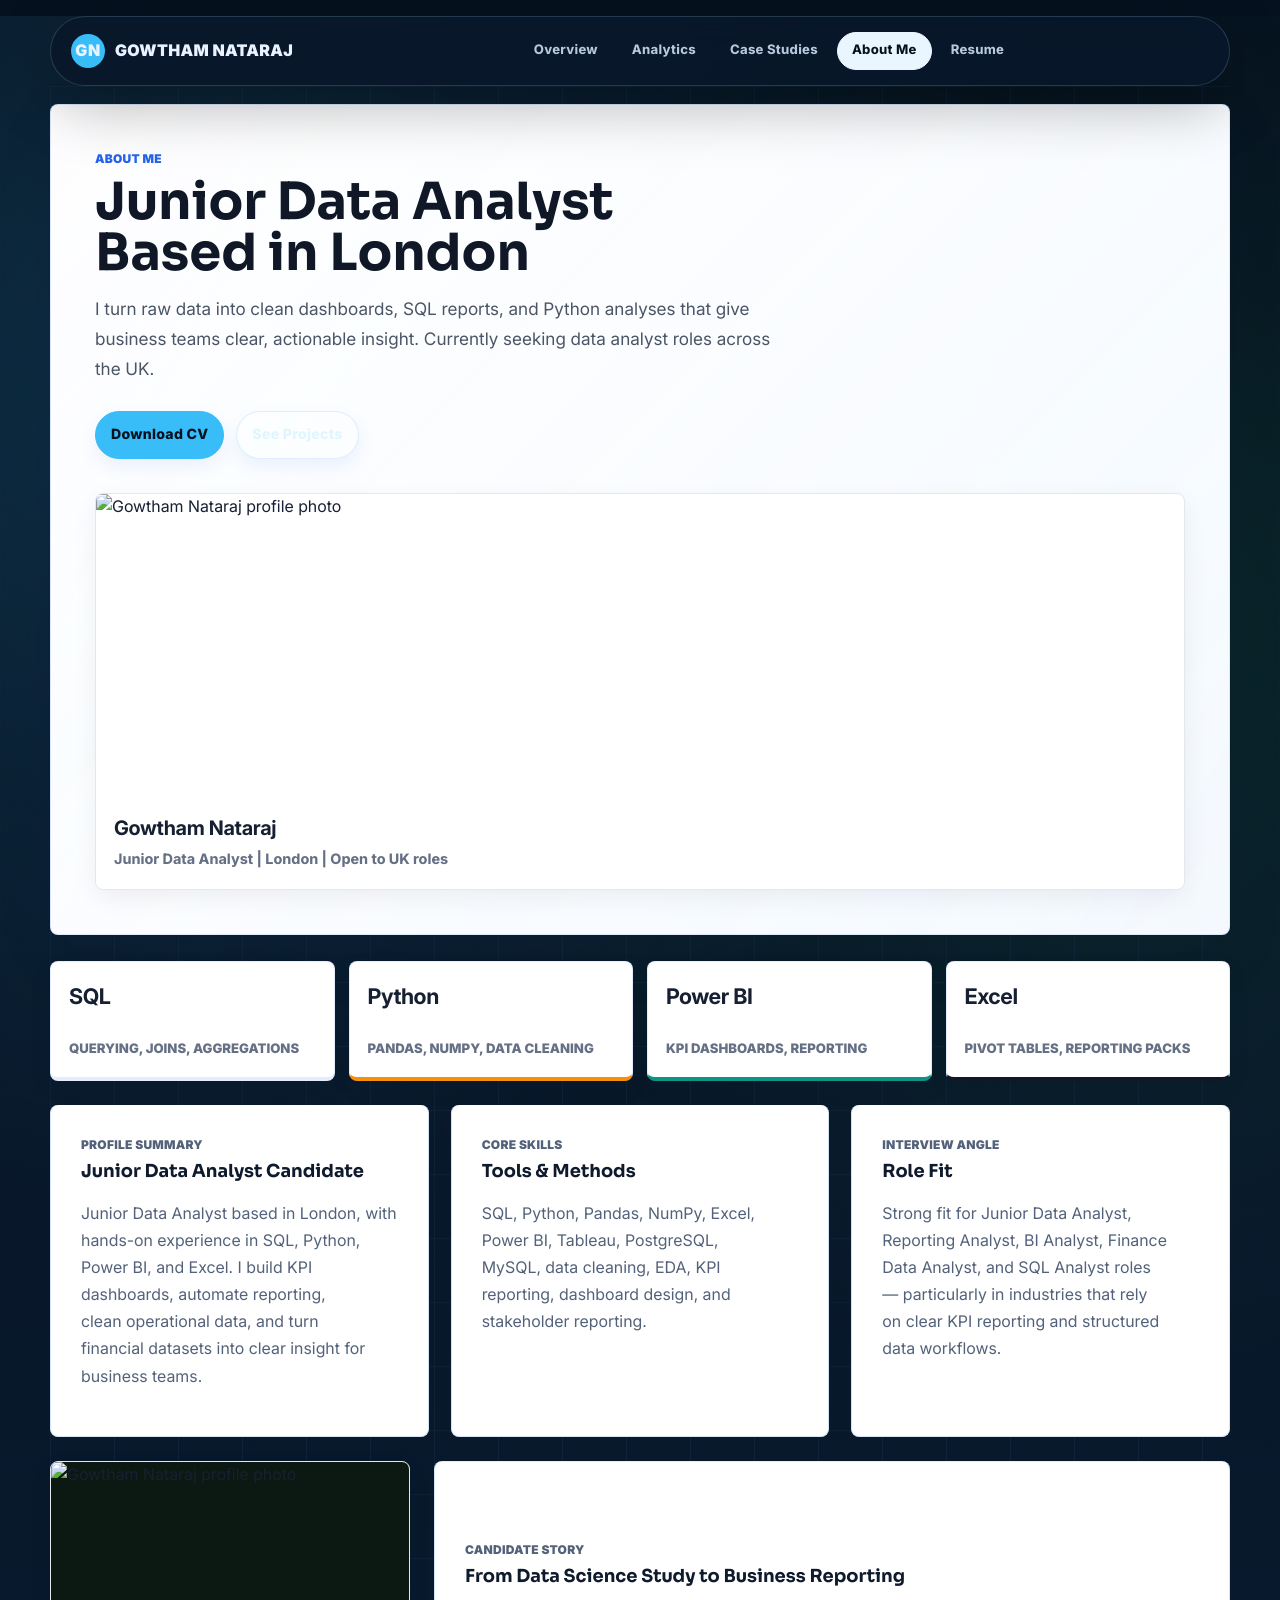
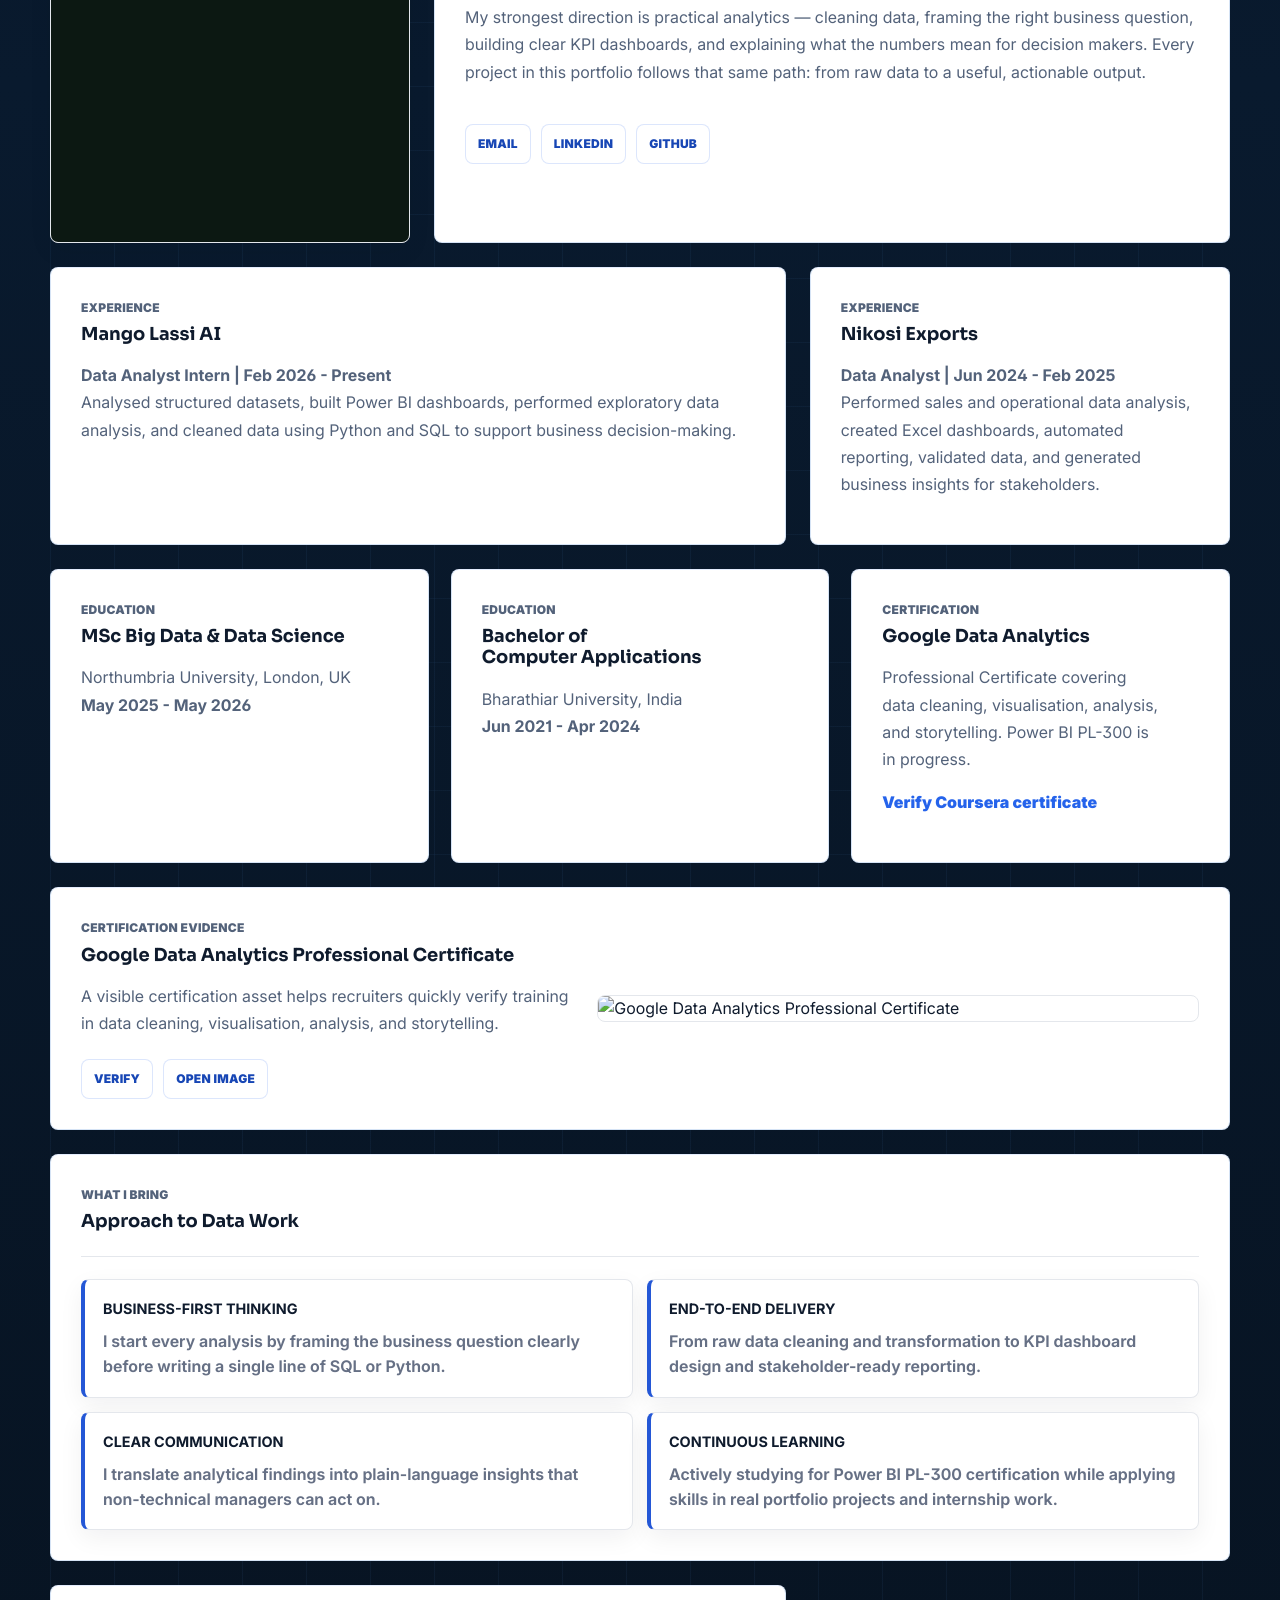
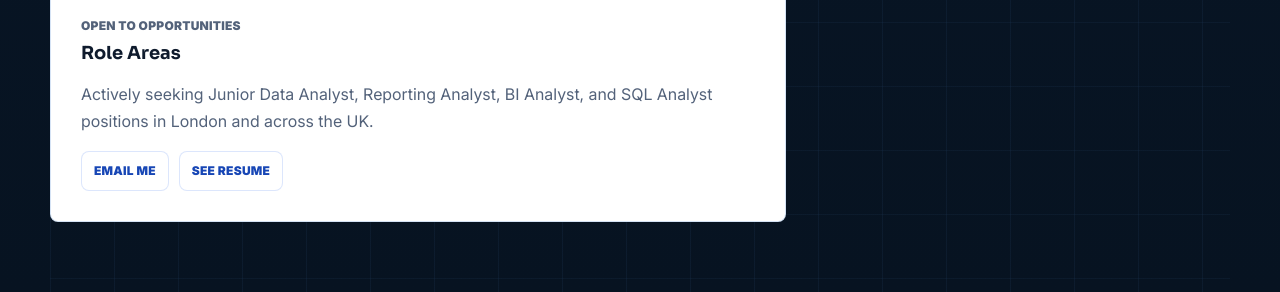
==== commit 560d3945: "Add files via upload updated codes" ====
--- a/about.html
+++ b/about.html
@@ -1,164 +1,168 @@
-<!DOCTYPE html>
-<html lang="en">
-<head>
-  <meta charset="UTF-8">
-  <meta name="viewport" content="width=device-width, initial-scale=1.0">
-  <meta name="description" content="About Gowtham Nataraj, Junior Data Analyst in London with MSc Big Data & Data Science, SQL, Python, Power BI, Tableau, Excel, data cleaning, KPI reporting, and dashboard experience.">
-  <title>Gowtham Nataraj | About</title>
-  <link rel="preconnect" href="https://fonts.googleapis.com">
-  <link rel="preconnect" href="https://fonts.gstatic.com" crossorigin>
-  <link href="https://fonts.googleapis.com/css2?family=Inter:wght@400;500;600;700;800;900&display=swap" rel="stylesheet">
-  <link rel="stylesheet" href="style.css?v=11">
-</head>
-<body>
-  <div class="admin-shell">
-    <aside class="sidebar">
-      <a class="brand" href="index.html"><span class="brand-mark">GN</span><span>Gowtham Nataraj</span></a>
-      <nav class="side-nav" aria-label="Portfolio navigation">
-        <a href="index.html" data-icon="OV">Overview</a>
-        <a href="dashboard.html" data-icon="AN">Analytics</a>
-        <a href="products.html" data-icon="CS">Case Studies</a>
-        <a class="active" href="about.html" data-icon="ME">About Me</a>
-        <a href="contact.html" data-icon="CV">Resume</a>
-      </nav>
-      <button class="logout-button" type="button" data-logout>Logout</button>
-      <div class="sidebar-card"><p>Workspace</p><strong>Candidate Profile</strong></div>
-    </aside>
-
-    <main class="main-content">
-      <header class="topbar about-hero reveal-on-scroll">
-        <button class="menu-toggle" type="button" aria-label="Toggle sidebar">Menu</button>
-        <div class="about-hero-copy">
-          <p class="eyebrow">About me</p>
-          <h1>Junior Data Analyst Based in London</h1>
-          <p class="page-subtitle">I turn messy data into clean reporting, KPI dashboards, and business insight. My focus is practical analytics: SQL, Python, Power BI, Excel, stakeholder reporting, and clear data storytelling.</p>
-          <div class="about-hero-actions">
-            <a class="hero-button primary" href="gowtham-nataraj-resume.pdf" download>Download CV</a>
-            <a class="hero-button" href="products.html">See Projects</a>
-          </div>
-        </div>
-        <aside class="about-hero-card">
-          <img src="gowtham-nataraj-profile.jpeg" alt="Gowtham Nataraj profile photo">
-          <div>
-            <strong>Gowtham Nataraj</strong>
-            <span>Junior Data Analyst | London | Open to UK roles</span>
-          </div>
-        </aside>
-      </header>
-
-      <section class="about-metrics reveal-on-scroll" aria-label="Profile highlights">
-        <article><strong>SQL</strong><span>Querying, joins, aggregations</span></article>
-        <article><strong>Python</strong><span>Pandas, NumPy, data cleaning</span></article>
-        <article><strong>Power BI</strong><span>KPI dashboards, reporting</span></article>
-        <article><strong>Excel</strong><span>Pivot tables, reporting packs</span></article>
-      </section>
-
-      <section class="report-grid reveal-on-scroll">
-        <article class="panel">
-          <p class="eyebrow">Profile summary</p>
-          <h2>Junior Data Analyst Candidate</h2>
-          <p class="muted">I am Gowtham Nataraj, a Junior Data Analyst based in London and currently seeking Data Analyst roles across the UK. My portfolio demonstrates KPI reporting, dashboard design, data cleaning, trend analysis, and business storytelling.</p>
-        </article>
-        <article class="panel">
-          <p class="eyebrow">Core skills</p>
-          <h2>Tools & Methods</h2>
-          <p class="muted">SQL, Python, Pandas, NumPy, Excel, Power BI, Tableau, PostgreSQL, MySQL, data cleaning, EDA, KPI reporting, dashboard design, and stakeholder reporting.</p>
-        </article>
-        <article class="panel">
-          <p class="eyebrow">Interview angle</p>
-          <h2>Role Fit</h2>
-          <p class="muted">Good fit for Junior Data Analyst, Reporting Analyst, BI Analyst, Finance Data Analyst, SQL Analyst, and Operations Analyst roles.</p>
-        </article>
-      </section>
-
-      <section class="profile-feature reveal-on-scroll">
-        <div class="profile-photo-panel">
-          <img src="gowtham-nataraj-profile.jpeg" alt="Gowtham Nataraj profile photo">
-        </div>
-        <article class="panel profile-story">
-          <p class="eyebrow">Candidate story</p>
-          <h2>From Data Science Study to Business Reporting</h2>
-          <p class="muted">My strongest direction is practical analytics: cleaning data, asking the right business question, building clear KPI views, and explaining what the numbers mean for decision makers. I want this portfolio to show recruiters that I can move from raw data to useful reporting.</p>
-          <div class="profile-links">
-            <a href="mailto:gowthamnatarajj@gmail.com">Email</a>
-            <a href="https://www.linkedin.com/in/gowtham-nataraj" target="_blank" rel="noopener noreferrer">LinkedIn</a>
-            <a href="https://github.com/gowthamnataraj8" target="_blank" rel="noopener noreferrer">GitHub</a>
-          </div>
-        </article>
-      </section>
-
-      <section class="content-grid profile-section">
-        <article class="panel">
-          <p class="eyebrow">Experience</p>
-          <h2>Mango Lassi AI</h2>
-          <p class="muted"><strong>Data Analyst Intern | Feb 2026 - Present</strong><br>Analysed structured datasets, built Power BI dashboards, performed exploratory data analysis, and cleaned data using Python and SQL to support business decision-making.</p>
-        </article>
-        <article class="panel">
-          <p class="eyebrow">Experience</p>
-          <h2>Nikosi Exports</h2>
-          <p class="muted"><strong>Data Analyst | Jun 2024 - Feb 2025</strong><br>Performed sales and operational data analysis, created Excel dashboards, automated reporting, validated data, and generated business insights for stakeholders.</p>
-        </article>
-      </section>
-
-      <section class="report-grid profile-section">
-        <article class="panel">
-          <p class="eyebrow">Education</p>
-          <h2>MSc Big Data & Data Science</h2>
-          <p class="muted">Northumbria University, London, UK<br><strong>May 2025 - May 2026</strong></p>
-        </article>
-        <article class="panel">
-          <p class="eyebrow">Education</p>
-          <h2>Bachelor of Computer Applications</h2>
-          <p class="muted">Bharathiar University, India<br><strong>Jun 2021 - Apr 2024</strong></p>
-        </article>
-        <article class="panel">
-          <p class="eyebrow">Certification</p>
-          <h2>Google Data Analytics</h2>
-          <p class="muted">Professional Certificate covering data cleaning, visualisation, analysis, and storytelling. Power BI PL-300 is in progress.</p>
-          <p class="muted"><a href="https://coursera.org/share/49ad5567deda6a9efa2c98e6bcc61615" target="_blank" rel="noopener noreferrer">Verify Coursera certificate</a></p>
-        </article>
-      </section>
-
-      <section class="profile-section">
-        <article class="panel certificate-card">
-          <div>
-            <p class="eyebrow">Certification evidence</p>
-            <h2>Google Data Analytics Professional Certificate</h2>
-            <p class="muted">A visible certification asset helps recruiters quickly verify training in data cleaning, visualisation, analysis, and storytelling.</p>
-            <div class="profile-links">
-              <a href="https://coursera.org/share/49ad5567deda6a9efa2c98e6bcc61615" target="_blank" rel="noopener noreferrer">Verify</a>
-              <a href="Google_certificate.png" target="_blank" rel="noopener noreferrer">Open Image</a>
-            </div>
-          </div>
-          <img src="Google_certificate.png" alt="Google Data Analytics Professional Certificate">
-        </article>
-      </section>
-
-      <section class="content-grid profile-section">
-        <article class="panel panel-wide">
-          <div class="panel-header">
-            <div>
-              <p class="eyebrow">Portfolio ideas</p>
-              <h2>Projects To Show Recruiters</h2>
-            </div>
-          </div>
-          <div class="idea-list">
-            <div><strong>Corporate Profitability Analysis</strong><span>SEC financial data, cost structure, debt strategy, ROA, panel regression, and Random Forest modelling.</span></div>
-            <div><strong>Power BI Reporting</strong><span>Interactive dashboards for business stakeholders using modelled data and clear KPI views.</span></div>
-            <div><strong>Excel Reporting Pack</strong><span>Pivot tables, lookup formulas, charts, automated reporting, and monthly management summaries.</span></div>
-            <div><strong>Python Data Cleaning</strong><span>Clean messy CSV data with Pandas, handle missing values, create features, and export analysis tables.</span></div>
-          </div>
-        </article>
-
-        <article class="panel">
-          <p class="eyebrow">UK job search</p>
-          <h2>Keywords To Use</h2>
-          <p class="muted">Data Analyst, Junior Data Analyst, Reporting Analyst, BI Analyst, SQL Analyst, Finance Data Analyst, Operations Analyst, Excel Analyst.</p>
-        </article>
-      </section>
-    </main>
-  </div>
-
-  <script src="script.js?v=11"></script>
-</body>
-</html>
+<!DOCTYPE html>
+<html lang="en">
+<head>
+  <meta charset="UTF-8">
+  <meta name="viewport" content="width=device-width, initial-scale=1.0">
+  <meta name="description" content="About Gowtham Nataraj, Junior Data Analyst in London with MSc Big Data & Data Science, SQL, Python, Power BI, Tableau, Excel, data cleaning, KPI reporting, and dashboard experience.">
+  <title>Gowtham Nataraj | About</title>
+  <link rel="preconnect" href="https://fonts.googleapis.com">
+  <link rel="preconnect" href="https://fonts.gstatic.com" crossorigin>
+  <link href="https://fonts.googleapis.com/css2?family=Inter:wght@400;500;600;700;800;900&family=Sora:wght@600;700;800&display=swap" rel="stylesheet">
+  <link rel="stylesheet" href="style.css?v=37">
+</head>
+<body>
+  <div class="admin-shell">
+    <aside class="sidebar">
+      <a class="brand" href="index.html"><span class="brand-mark">GN</span><span>Gowtham Nataraj</span></a>
+      <nav class="side-nav" aria-label="Portfolio navigation">
+        <a href="index.html" data-icon="OV">Overview</a>
+        <a href="dashboard.html" data-icon="AN">Analytics</a>
+        <a href="products.html" data-icon="CS">Case Studies</a>
+        <a class="active" href="about.html" data-icon="ME">About Me</a>
+        <a href="contact.html" data-icon="CV">Resume</a>
+      </nav>
+      <button class="logout-button" type="button" data-logout>Logout</button>
+      <div class="sidebar-card"><p>Workspace</p><strong>Candidate Profile</strong></div>
+    </aside>
+
+    <main class="main-content">
+      <header class="topbar about-hero reveal-on-scroll">
+        <button class="menu-toggle" type="button" aria-label="Toggle sidebar">Menu</button>
+        <div class="about-hero-copy">
+          <p class="eyebrow">About me</p>
+          <h1>Junior Data Analyst Based in London</h1>
+          <p class="page-subtitle">I turn raw data into clean dashboards, SQL reports, and Python analyses that give business teams clear, actionable insight. Currently seeking data analyst roles across the UK.</p>
+          <div class="about-hero-actions">
+            <a class="hero-button primary" href="gowtham-nataraj-resume.pdf" download>Download CV</a>
+            <a class="hero-button" href="products.html">See Projects</a>
+          </div>
+        </div>
+        <aside class="about-hero-card">
+          <img src="gowtham-nataraj-profile.jpeg" alt="Gowtham Nataraj profile photo">
+          <div>
+            <strong>Gowtham Nataraj</strong>
+            <span>Junior Data Analyst | London | Open to UK roles</span>
+          </div>
+        </aside>
+      </header>
+
+      <section class="about-metrics reveal-on-scroll" aria-label="Profile highlights">
+        <article><strong>SQL</strong><span>Querying, joins, aggregations</span></article>
+        <article><strong>Python</strong><span>Pandas, NumPy, data cleaning</span></article>
+        <article><strong>Power BI</strong><span>KPI dashboards, reporting</span></article>
+        <article><strong>Excel</strong><span>Pivot tables, reporting packs</span></article>
+      </section>
+
+      <section class="report-grid reveal-on-scroll">
+        <article class="panel">
+          <p class="eyebrow">Profile summary</p>
+          <h2>Junior Data Analyst Candidate</h2>
+          <p class="muted">Junior Data Analyst based in London, with hands-on experience in SQL, Python, Power BI, and Excel. I build KPI dashboards, automate reporting, clean operational data, and turn financial datasets into clear insight for business teams.</p>
+        </article>
+        <article class="panel">
+          <p class="eyebrow">Core skills</p>
+          <h2>Tools & Methods</h2>
+          <p class="muted">SQL, Python, Pandas, NumPy, Excel, Power BI, Tableau, PostgreSQL, MySQL, data cleaning, EDA, KPI reporting, dashboard design, and stakeholder reporting.</p>
+        </article>
+        <article class="panel">
+          <p class="eyebrow">Interview angle</p>
+          <h2>Role Fit</h2>
+          <p class="muted">Strong fit for Junior Data Analyst, Reporting Analyst, BI Analyst, Finance Data Analyst, and SQL Analyst roles — particularly in industries that rely on clear KPI reporting and structured data workflows.</p>
+        </article>
+      </section>
+
+      <section class="profile-feature reveal-on-scroll">
+        <div class="profile-photo-panel">
+          <img src="gowtham-nataraj-profile.jpeg" alt="Gowtham Nataraj profile photo">
+        </div>
+        <article class="panel profile-story">
+          <p class="eyebrow">Candidate story</p>
+          <h2>From Data Science Study to Business Reporting</h2>
+          <p class="muted">My strongest direction is practical analytics — cleaning data, framing the right business question, building clear KPI dashboards, and explaining what the numbers mean for decision makers. Every project in this portfolio follows that same path: from raw data to a useful, actionable output.</p>
+          <div class="profile-links">
+            <a href="mailto:gowthamnatarajj@gmail.com">Email</a>
+            <a href="https://www.linkedin.com/in/gowtham-nataraj-523687280/" target="_blank" rel="noopener noreferrer">LinkedIn</a>
+            <a href="https://github.com/gowthamnataraj8" target="_blank" rel="noopener noreferrer">GitHub</a>
+          </div>
+        </article>
+      </section>
+
+      <section class="content-grid profile-section">
+        <article class="panel">
+          <p class="eyebrow">Experience</p>
+          <h2>Mango Lassi AI</h2>
+          <p class="muted"><strong>Data Analyst Intern | Feb 2026 - Present</strong><br>Analysed structured datasets, built Power BI dashboards, performed exploratory data analysis, and cleaned data using Python and SQL to support business decision-making.</p>
+        </article>
+        <article class="panel">
+          <p class="eyebrow">Experience</p>
+          <h2>Nikosi Exports</h2>
+          <p class="muted"><strong>Data Analyst | Jun 2024 - Feb 2025</strong><br>Performed sales and operational data analysis, created Excel dashboards, automated reporting, validated data, and generated business insights for stakeholders.</p>
+        </article>
+      </section>
+
+      <section class="report-grid profile-section">
+        <article class="panel">
+          <p class="eyebrow">Education</p>
+          <h2>MSc Big Data & Data Science</h2>
+          <p class="muted">Northumbria University, London, UK<br><strong>May 2025 - May 2026</strong></p>
+        </article>
+        <article class="panel">
+          <p class="eyebrow">Education</p>
+          <h2>Bachelor of Computer Applications</h2>
+          <p class="muted">Bharathiar University, India<br><strong>Jun 2021 - Apr 2024</strong></p>
+        </article>
+        <article class="panel">
+          <p class="eyebrow">Certification</p>
+          <h2>Google Data Analytics</h2>
+          <p class="muted">Professional Certificate covering data cleaning, visualisation, analysis, and storytelling. Power BI PL-300 is in progress.</p>
+          <p class="muted"><a href="https://coursera.org/share/49ad5567deda6a9efa2c98e6bcc61615" target="_blank" rel="noopener noreferrer">Verify Coursera certificate</a></p>
+        </article>
+      </section>
+
+      <section class="profile-section">
+        <article class="panel certificate-card">
+          <div>
+            <p class="eyebrow">Certification evidence</p>
+            <h2>Google Data Analytics Professional Certificate</h2>
+            <p class="muted">A visible certification asset helps recruiters quickly verify training in data cleaning, visualisation, analysis, and storytelling.</p>
+            <div class="profile-links">
+              <a href="https://coursera.org/share/49ad5567deda6a9efa2c98e6bcc61615" target="_blank" rel="noopener noreferrer">Verify</a>
+              <a href="Google_certificate.png" target="_blank" rel="noopener noreferrer">Open Image</a>
+            </div>
+          </div>
+          <img src="Google_certificate.png" alt="Google Data Analytics Professional Certificate">
+        </article>
+      </section>
+
+      <section class="content-grid profile-section">
+        <article class="panel panel-wide">
+          <div class="panel-header">
+            <div>
+              <p class="eyebrow">What I bring</p>
+              <h2>Approach to Data Work</h2>
+            </div>
+          </div>
+          <div class="idea-list">
+            <div><strong>Business-first thinking</strong><span>I start every analysis by framing the business question clearly before writing a single line of SQL or Python.</span></div>
+            <div><strong>End-to-end delivery</strong><span>From raw data cleaning and transformation to KPI dashboard design and stakeholder-ready reporting.</span></div>
+            <div><strong>Clear communication</strong><span>I translate analytical findings into plain-language insights that non-technical managers can act on.</span></div>
+            <div><strong>Continuous learning</strong><span>Actively studying for Power BI PL-300 certification while applying skills in real portfolio projects and internship work.</span></div>
+          </div>
+        </article>
+
+        <article class="panel">
+          <p class="eyebrow">Open to opportunities</p>
+          <h2>Role Areas</h2>
+          <p class="muted">Actively seeking Junior Data Analyst, Reporting Analyst, BI Analyst, and SQL Analyst positions in London and across the UK.</p>
+          <div class="profile-links" style="margin-top:16px">
+            <a href="mailto:gowthamnatarajj@gmail.com">Email me</a>
+            <a href="contact.html">See Resume</a>
+          </div>
+        </article>
+      </section>
+    </main>
+  </div>
+
+  <script src="script.js?v=37"></script>
+</body>
+</html>
--- a/style.css
+++ b/style.css
@@ -1,22 +1,22 @@
 :root {
-  --bg: #f2f5f2;
+  --bg: #f1f5f9;
   --panel: #ffffff;
-  --black: #1f2a24;
-  --ink: #17211c;
-  --muted: #66756c;
-  --line: #dbe3dd;
-  --soft: #f7faf7;
-  --soft-2: #eaf0ec;
-  --accent: #0f8b5f;
-  --accent-2: #d79b2b;
-  --accent-3: #5d6df6;
-  --success: #087443;
-  --danger: #b42318;
-  --warning: #a15c07;
-  --shadow: 0 22px 60px rgba(31, 42, 36, 0.11);
-  --shadow-soft: 0 8px 24px rgba(31, 42, 36, 0.06);
-  --radius: 8px;
-  --sidebar: 292px;
+  --black: #0f172a;
+  --ink: #1e293b;
+  --muted: #64748b;
+  --line: #e2e8f0;
+  --soft: #f8fafc;
+  --soft-2: #f1f5f9;
+  --accent: #10b981;
+  --accent-2: #f59e0b;
+  --accent-3: #6366f1;
+  --success: #059669;
+  --danger: #dc2626;
+  --warning: #d97706;
+  --shadow: 0 4px 24px rgba(15, 23, 42, 0.09);
+  --shadow-soft: 0 2px 8px rgba(15, 23, 42, 0.05);
+  --radius: 10px;
+  --sidebar: 264px;
 }
 
 * {
@@ -28,11 +28,11 @@
   font-family: "Inter", Arial, sans-serif;
   color: var(--ink);
   background:
-    radial-gradient(circle at 72% -10%, rgba(15, 139, 95, 0.16), transparent 28%),
-    radial-gradient(circle at 8% 18%, rgba(215, 155, 43, 0.12), transparent 22%),
-    linear-gradient(180deg, #ffffff 0, var(--bg) 360px),
+    radial-gradient(circle at 78% -8%, rgba(16, 185, 129, 0.09), transparent 30%),
+    radial-gradient(circle at 6% 20%, rgba(99, 102, 241, 0.06), transparent 26%),
+    linear-gradient(180deg, #ffffff 0, var(--bg) 400px),
     var(--bg);
-  line-height: 1.5;
+  line-height: 1.6;
   text-rendering: geometricPrecision;
 }
 
@@ -75,13 +75,12 @@
   height: 100vh;
   padding: 24px 18px;
   color: #ffffff;
-  background:
-    linear-gradient(180deg, #22352d 0, #16241f 48%, #101a16 100%);
+  background: linear-gradient(180deg, #1e293b 0%, #0f172a 55%, #080e1a 100%);
   display: flex;
   flex-direction: column;
   gap: 30px;
-  border-right: 1px solid rgba(255, 255, 255, 0.08);
-  box-shadow: 22px 0 60px rgba(15, 23, 42, 0.18);
+  border-right: 1px solid rgba(255, 255, 255, 0.07);
+  box-shadow: 8px 0 32px rgba(0, 0, 0, 0.22);
 }
 
 .sidebar::before {
@@ -89,10 +88,8 @@
   position: absolute;
   inset: 0;
   pointer-events: none;
-  background:
-    linear-gradient(135deg, rgba(255, 255, 255, 0.10) 0 1px, transparent 1px 18px),
-    radial-gradient(circle at 20% 4%, rgba(15, 139, 95, 0.34), transparent 20%);
-  opacity: 0.55;
+  background: radial-gradient(circle at 18% 6%, rgba(16, 185, 129, 0.22), transparent 28%);
+  opacity: 0.7;
 }
 
 .sidebar > * {
@@ -124,11 +121,11 @@
   place-items: center;
   flex: 0 0 auto;
   color: #ffffff;
-  background: linear-gradient(135deg, var(--accent), var(--accent-2));
+  background: linear-gradient(135deg, #10b981 0%, #059669 100%);
   font-weight: 900;
-  border-radius: 6px;
-  transform: skew(-10deg);
-  box-shadow: 8px 8px 0 rgba(255, 255, 255, 0.10);
+  border-radius: 8px;
+  box-shadow: 0 4px 12px rgba(16, 185, 129, 0.40);
+  letter-spacing: 0.5px;
 }
 
 .side-nav {
@@ -200,12 +197,11 @@
 
 .sidebar-card {
   margin-top: auto;
-  padding: 20px;
-  border: 1px solid rgba(255, 255, 255, 0.16);
-  background:
-    linear-gradient(135deg, rgba(15, 139, 95, 0.24), rgba(255, 255, 255, 0.06));
+  padding: 18px 20px;
+  border: 1px solid rgba(16, 185, 129, 0.22);
+  background: linear-gradient(135deg, rgba(16, 185, 129, 0.16), rgba(255, 255, 255, 0.04));
   border-radius: var(--radius);
-  box-shadow: inset 0 1px 0 rgba(255, 255, 255, 0.08);
+  box-shadow: 0 2px 12px rgba(16, 185, 129, 0.10);
 }
 
 .sidebar-card p {
@@ -237,15 +233,15 @@
   gap: 28px;
   margin-bottom: 26px;
   min-height: 220px;
-  padding: 30px;
+  padding: 32px;
   color: #ffffff;
   background:
-    radial-gradient(circle at 86% 26%, rgba(215, 155, 43, 0.30), transparent 22%),
-    linear-gradient(120deg, rgba(31, 42, 36, 0.98), rgba(15, 139, 95, 0.86)),
-    repeating-linear-gradient(135deg, #1f2a24 0 1px, #263a31 1px 18px);
-  border: 1px solid rgba(255, 255, 255, 0.10);
+    radial-gradient(circle at 82% 22%, rgba(16, 185, 129, 0.26), transparent 30%),
+    radial-gradient(circle at 8% 90%, rgba(99, 102, 241, 0.14), transparent 28%),
+    linear-gradient(130deg, #0f172a 0%, #1e293b 100%);
+  border: 1px solid rgba(255, 255, 255, 0.08);
   border-radius: var(--radius);
-  box-shadow: 0 28px 80px rgba(31, 42, 36, 0.25);
+  box-shadow: 0 20px 60px rgba(0, 0, 0, 0.22);
 }
 
 .topbar::before {
@@ -352,7 +348,7 @@
 
 .hero-profile-card {
   align-self: center;
-  min-height: 340px;
+  min-height: 420px;
   display: grid;
   grid-template-rows: minmax(0, 1fr) auto;
   overflow: hidden;
@@ -364,9 +360,11 @@
 
 .hero-profile-card img {
   width: 100%;
-  height: 260px;
-  object-fit: cover;
-  object-position: center top;
+  height: 100%;
+  min-height: 300px;
+  object-fit: contain;
+  object-position: center center;
+  background: #0c1812;
   display: block;
 }
 
@@ -421,12 +419,18 @@
 
 .career-grid article {
   min-height: 118px;
-  padding: 20px;
+  padding: 22px 20px;
   background: #ffffff;
   border: 1px solid var(--line);
   border-left: 4px solid var(--accent);
   border-radius: var(--radius);
   box-shadow: var(--shadow-soft);
+  transition: transform 180ms ease, box-shadow 180ms ease;
+}
+
+.career-grid article:hover {
+  transform: translateY(-2px);
+  box-shadow: 0 8px 24px rgba(15, 23, 42, 0.10);
 }
 
 .career-grid strong,
@@ -463,15 +467,22 @@
 .skill-strip span {
   display: inline-flex;
   align-items: center;
-  min-height: 34px;
-  padding: 0 12px;
+  min-height: 32px;
+  padding: 0 14px;
   color: var(--ink);
-  background: var(--soft);
+  background: var(--soft-2);
   border: 1px solid var(--line);
   border-radius: 999px;
-  font-size: 0.75rem;
-  font-weight: 900;
-  text-transform: uppercase;
+  font-size: 0.74rem;
+  font-weight: 700;
+  letter-spacing: 0.02em;
+  transition: background 150ms ease, border-color 150ms ease;
+}
+
+.skill-strip span:hover {
+  background: rgba(16, 185, 129, 0.10);
+  border-color: rgba(16, 185, 129, 0.30);
+  color: var(--accent);
 }
 
 .toolbar select,
@@ -550,15 +561,20 @@
 .kpi-card {
   position: relative;
   min-height: 206px;
-  padding: 24px 24px 72px;
+  padding: 26px 26px 72px;
   overflow: hidden;
-  transition: transform 160ms ease, box-shadow 160ms ease, border-color 160ms ease;
-}
-
-.kpi-card:hover,
+  transition: transform 180ms ease, box-shadow 180ms ease, border-color 180ms ease;
+}
+
+.kpi-card:hover {
+  transform: translateY(-3px);
+  border-color: rgba(16, 185, 129, 0.28);
+  box-shadow: 0 12px 40px rgba(15, 23, 42, 0.12);
+}
+
 .panel:hover {
-  border-color: #d6dae1;
-  box-shadow: 0 24px 60px rgba(15, 23, 42, 0.1);
+  border-color: #cbd5e1;
+  box-shadow: 0 8px 32px rgba(15, 23, 42, 0.10);
 }
 
 .kpi-card::before {
@@ -641,17 +657,17 @@
 
 .panel {
   min-width: 0;
-  padding: 24px;
-  transition: box-shadow 160ms ease, border-color 160ms ease;
+  padding: 28px;
+  transition: box-shadow 180ms ease, border-color 180ms ease;
 }
 
 .panel:nth-child(1) {
-  border-top: 4px solid var(--accent);
+  border-top: 3px solid var(--accent);
 }
 
 .panel:nth-child(2),
 .panel:nth-child(3) {
-  border-top: 4px solid var(--accent-2);
+  border-top: 3px solid var(--accent-2);
 }
 
 .panel-wide {
@@ -663,7 +679,7 @@
   align-items: start;
   justify-content: space-between;
   gap: 16px;
-  margin-bottom: 20px;
+  margin-bottom: 22px;
   padding-bottom: 18px;
   border-bottom: 1px solid var(--line);
 }
@@ -671,16 +687,22 @@
 .panel-header h2,
 .panel h2 {
   margin: 0;
-  font-size: 1.08rem;
-  letter-spacing: 0;
-  text-transform: uppercase;
+  font-size: 1.1rem;
+  font-weight: 700;
+  letter-spacing: -0.01em;
+  text-transform: none;
+  color: var(--ink);
 }
 
 .panel-note {
-  color: var(--muted);
-  font-size: 0.78rem;
-  font-weight: 800;
-  text-transform: uppercase;
+  flex-shrink: 0;
+  padding: 4px 10px;
+  color: var(--accent);
+  background: rgba(16, 185, 129, 0.09);
+  border: 1px solid rgba(16, 185, 129, 0.20);
+  border-radius: 999px;
+  font-size: 0.72rem;
+  font-weight: 700;
 }
 
 .talking-points {
@@ -768,8 +790,9 @@
   height: 100%;
   min-height: 380px;
   display: block;
-  object-fit: cover;
-  object-position: center top;
+  object-fit: contain;
+  object-position: center center;
+  background: #0c1812;
 }
 
 .profile-story {
@@ -1007,26 +1030,110 @@
 
 .btn {
   min-height: 46px;
-  padding: 0 16px;
+  padding: 0 22px;
   border: 0;
   border-radius: var(--radius);
   color: #ffffff;
-  background: linear-gradient(135deg, var(--accent), #126f50);
-  font-weight: 900;
-  text-transform: uppercase;
+  background: linear-gradient(135deg, #10b981 0%, #059669 100%);
+  font-size: 0.85rem;
+  font-weight: 700;
+  letter-spacing: 0.02em;
   transition: transform 160ms ease, box-shadow 160ms ease;
 }
 
 .btn:hover {
-  transform: translateY(-1px);
-  box-shadow: 0 14px 26px rgba(5, 5, 5, 0.18);
+  transform: translateY(-2px);
+  box-shadow: 0 8px 24px rgba(16, 185, 129, 0.35);
 }
 
 .form-status {
   min-height: 24px;
   margin: 0;
   color: var(--success);
-  font-weight: 800;
+  font-weight: 700;
+  font-size: 0.9rem;
+}
+
+.contact-form {
+  display: grid;
+  gap: 18px;
+}
+
+.contact-form-row {
+  display: grid;
+  grid-template-columns: 1fr 1fr;
+  gap: 16px;
+}
+
+.contact-form-field {
+  display: grid;
+  gap: 6px;
+}
+
+.contact-form-field label {
+  color: var(--muted);
+  font-size: 0.78rem;
+  font-weight: 700;
+}
+
+.contact-form-field input,
+.contact-form-field textarea {
+  width: 100%;
+  padding: 11px 14px;
+  border: 1px solid var(--line);
+  border-radius: var(--radius);
+  background: var(--soft);
+  color: var(--ink);
+  font-size: 0.9rem;
+  font-weight: 500;
+  transition: border-color 150ms ease, box-shadow 150ms ease;
+  resize: vertical;
+}
+
+.contact-form-field input:focus,
+.contact-form-field textarea:focus {
+  outline: none;
+  border-color: var(--accent);
+  box-shadow: 0 0 0 3px rgba(16, 185, 129, 0.12);
+}
+
+.contact-detail-list {
+  display: grid;
+  gap: 14px;
+  margin-top: 6px;
+}
+
+.contact-detail-item {
+  display: flex;
+  flex-direction: column;
+  gap: 3px;
+  padding-bottom: 14px;
+  border-bottom: 1px solid var(--line);
+}
+
+.contact-detail-item:last-child {
+  border-bottom: none;
+  padding-bottom: 0;
+}
+
+.contact-detail-label {
+  color: var(--muted);
+  font-size: 0.74rem;
+  font-weight: 700;
+  text-transform: uppercase;
+  letter-spacing: 0.04em;
+}
+
+.contact-detail-item a {
+  color: var(--accent);
+  font-weight: 600;
+  font-size: 0.9rem;
+  text-decoration: underline;
+  text-underline-offset: 3px;
+}
+
+.contact-detail-item a:hover {
+  color: var(--success);
 }
 
 .login-page {
@@ -1034,9 +1141,9 @@
   display: grid;
   grid-template-columns: minmax(0, 1.1fr) minmax(420px, 0.9fr);
   background:
-    radial-gradient(circle at 12% 16%, rgba(215, 155, 43, 0.20), transparent 22%),
-    radial-gradient(circle at 82% 10%, rgba(15, 139, 95, 0.22), transparent 26%),
-    linear-gradient(135deg, #1f2a24, #0f1c17 54%, #f2f5f2 54%);
+    radial-gradient(circle at 14% 14%, rgba(16, 185, 129, 0.18), transparent 26%),
+    radial-gradient(circle at 80% 8%, rgba(99, 102, 241, 0.14), transparent 28%),
+    linear-gradient(135deg, #0f172a, #1e293b 54%, #f1f5f9 54%);
 }
 
 .login-hero {
@@ -1255,7 +1362,7 @@
   }
 
   .hero-profile-card img {
-    height: 280px;
+    min-height: 260px;
   }
 
   .topbar::after {
@@ -1486,7 +1593,8 @@
 
 .hero-profile-card img {
   height: 100%;
-  min-height: 350px;
+  min-height: 320px;
+  background: #eef3f0;
 }
 
 .hero-profile-card div {
@@ -1719,8 +1827,8 @@
   }
 
   .hero-profile-card img {
-    height: 360px;
-    min-height: 0;
+    height: auto;
+    min-height: 300px;
   }
 }
 
@@ -1771,8 +1879,8 @@
 
   .hero-profile-card img,
   .profile-photo-panel img {
-    height: 300px;
-    min-height: 0;
+    height: auto;
+    min-height: 280px;
   }
 
   table {
@@ -3009,3 +3117,5382 @@
     grid-template-columns: 1fr;
   }
 }
+
+/* Final design system: blue-first senior analyst portfolio */
+:root {
+  --bg: #f6f8fc;
+  --panel: #ffffff;
+  --ink: #111827;
+  --muted: #5d6678;
+  --line: #dfe7f2;
+  --soft: #f2f6fb;
+  --soft-2: #e8eef8;
+  --accent: #2563eb;
+  --accent-2: #0f9f8f;
+  --accent-3: #f59e0b;
+  --success: #047857;
+  --danger: #dc2626;
+  --warning: #b45309;
+  --shadow: 0 18px 54px rgba(17, 24, 39, 0.11);
+  --shadow-soft: 0 8px 26px rgba(17, 24, 39, 0.075);
+}
+
+body {
+  font-family: "Inter", Arial, sans-serif;
+  background:
+    radial-gradient(circle at 8% 0%, rgba(37, 99, 235, 0.11), transparent 26%),
+    radial-gradient(circle at 92% 8%, rgba(15, 159, 143, 0.10), transparent 24%),
+    linear-gradient(180deg, #ffffff 0, var(--bg) 440px, #eef3fa 100%);
+}
+
+h1,
+h2,
+h3,
+.topbar h1,
+.project-studio-header h2,
+.home-real-project h2,
+.studio-card strong,
+.project-card h2,
+.career-grid strong,
+.dashboard-hero-metrics strong,
+.model-kpi-grid strong {
+  font-family: "Sora", "Inter", Arial, sans-serif;
+}
+
+.sidebar {
+  background: rgba(255, 255, 255, 0.9);
+  border-bottom-color: rgba(37, 99, 235, 0.12);
+}
+
+.brand-mark {
+  background: linear-gradient(135deg, #2563eb, #0f9f8f);
+}
+
+.side-nav a.active,
+.side-nav a:hover {
+  color: #1746b5;
+  background: #edf4ff;
+  border-color: rgba(37, 99, 235, 0.16);
+}
+
+.topbar,
+.project-studio,
+.panel,
+.project-card,
+.kpi-card,
+.career-grid article,
+.skill-strip,
+.quick-actions,
+.sidebar-card {
+  border-color: rgba(37, 99, 235, 0.11);
+}
+
+.portfolio-hero,
+.about-hero {
+  background:
+    linear-gradient(135deg, rgba(37, 99, 235, 0.08), rgba(15, 159, 143, 0.06)),
+    #ffffff;
+}
+
+.topbar .eyebrow,
+.eyebrow {
+  color: #2563eb;
+}
+
+.hero-button.primary,
+.project-links .open-project {
+  background: #2563eb;
+  border-color: #2563eb;
+  color: #ffffff;
+}
+
+.hero-button.primary:hover,
+.hero-button:hover,
+.dashboard-switcher a:hover,
+.project-links a:hover,
+.toolbar-button:hover {
+  background: #1746b5;
+  border-color: #1746b5;
+}
+
+.hero-button,
+.toolbar-button,
+.dashboard-switcher a {
+  border-color: rgba(37, 99, 235, 0.14);
+}
+
+.home-real-project {
+  background:
+    linear-gradient(135deg, rgba(17, 24, 39, 0.98), rgba(37, 99, 235, 0.88)),
+    #111827;
+}
+
+.studio-powerbi {
+  background: linear-gradient(135deg, #f2b400, #1f2937);
+}
+
+.studio-sql {
+  background: linear-gradient(135deg, #2563eb, #0f214f);
+}
+
+.studio-python {
+  background: linear-gradient(135deg, #0f9f8f, #143a34);
+}
+
+.studio-excel {
+  background: linear-gradient(135deg, #047857, #17251d);
+}
+
+.project-card-powerbi .project-visual {
+  background: linear-gradient(135deg, #f2b400, #1f2937);
+}
+
+.project-card-sql .project-visual {
+  background: linear-gradient(135deg, #2563eb, #0f214f);
+}
+
+.project-card-python .project-visual {
+  background: linear-gradient(135deg, #0f9f8f, #143a34);
+}
+
+.project-card-excel .project-visual {
+  background: linear-gradient(135deg, #047857, #17251d);
+}
+
+.kpi-card::before {
+  background: linear-gradient(90deg, #2563eb, #0f9f8f);
+}
+
+.career-grid article,
+.about-metrics article,
+.dashboard-hero-metrics article {
+  border-left-color: rgba(37, 99, 235, 0.16);
+}
+
+.skill-strip span,
+.project-meta span,
+.profile-links a {
+  border-color: rgba(37, 99, 235, 0.12);
+  background: #f8fbff;
+}
+
+.skill-strip span:hover,
+.muted a,
+.project-card h2 a:hover,
+.project-card h2 a:focus-visible {
+  color: #2563eb;
+}
+
+.panel:hover,
+.project-card:hover,
+.kpi-card:hover,
+.career-grid article:hover,
+.about-metrics article:hover,
+.dashboard-hero-metrics article:hover {
+  border-color: rgba(37, 99, 235, 0.24);
+  box-shadow: 0 24px 62px rgba(37, 99, 235, 0.13);
+}
+
+/* Homepage polish: contrast, hierarchy, and responsive refinement */
+:root {
+  --radius: 8px;
+  --sidebar: 280px;
+}
+
+body {
+  color: var(--ink);
+  background:
+    linear-gradient(180deg, #ffffff 0, var(--bg) 440px, #eef3fa 100%),
+    var(--bg);
+}
+
+.admin-shell {
+  grid-template-columns: var(--sidebar) minmax(0, 1fr);
+}
+
+.sidebar {
+  color: var(--ink);
+  background:
+    linear-gradient(180deg, rgba(255, 255, 255, 0.96), rgba(248, 251, 255, 0.94)),
+    #ffffff;
+  border-right: 1px solid rgba(37, 99, 235, 0.12);
+  box-shadow: 14px 0 46px rgba(17, 24, 39, 0.06);
+}
+
+.sidebar::before {
+  background:
+    linear-gradient(180deg, rgba(37, 99, 235, 0.08), transparent 34%),
+    linear-gradient(135deg, rgba(37, 99, 235, 0.08) 0 1px, transparent 1px 18px);
+  opacity: 1;
+}
+
+.brand {
+  color: var(--ink);
+  border-bottom-color: rgba(37, 99, 235, 0.12);
+}
+
+.side-nav a {
+  color: #546176;
+}
+
+.side-nav a::before {
+  color: #2563eb;
+  background: #edf4ff;
+  border-color: rgba(37, 99, 235, 0.14);
+}
+
+.side-nav a.active::before,
+.side-nav a:hover::before {
+  color: #ffffff;
+  background: linear-gradient(135deg, #2563eb, #0f9f8f);
+}
+
+.sidebar-card {
+  color: var(--ink);
+  background:
+    linear-gradient(135deg, rgba(37, 99, 235, 0.10), rgba(15, 159, 143, 0.08)),
+    #ffffff;
+  border-color: rgba(37, 99, 235, 0.14);
+}
+
+.sidebar-card p {
+  color: var(--muted);
+}
+
+.sidebar-card strong {
+  color: var(--ink);
+}
+
+.portfolio-hero {
+  min-height: 520px;
+  align-items: center;
+  color: var(--ink);
+  background:
+    linear-gradient(135deg, rgba(255, 255, 255, 0.96), rgba(244, 249, 255, 0.90)),
+    linear-gradient(120deg, rgba(37, 99, 235, 0.12), transparent 42%, rgba(15, 159, 143, 0.10)),
+    #ffffff;
+  border-color: rgba(37, 99, 235, 0.14);
+  box-shadow: 0 26px 70px rgba(17, 24, 39, 0.10);
+}
+
+.portfolio-hero::before,
+.home-real-project::before {
+  inset: 0;
+  opacity: 0.42;
+  background:
+    linear-gradient(135deg, rgba(37, 99, 235, 0.10) 0 1px, transparent 1px 18px),
+    linear-gradient(90deg, transparent, rgba(255, 255, 255, 0.20), transparent);
+  animation: none;
+}
+
+.portfolio-hero::after {
+  opacity: 0.08;
+  background:
+    linear-gradient(90deg, #2563eb 0 16%, transparent 16% 26%, #0f9f8f 26% 42%, transparent 42% 52%, #f59e0b 52% 68%, transparent 68%);
+}
+
+.topbar h1 {
+  max-width: 920px;
+  color: var(--ink);
+  font-size: clamp(2.45rem, 5.1vw, 5.2rem);
+  line-height: 0.98;
+  text-transform: none;
+}
+
+.topbar .eyebrow {
+  color: #2563eb;
+}
+
+.page-subtitle {
+  max-width: 760px;
+  color: #4b5565;
+  font-size: 1.08rem;
+  line-height: 1.75;
+}
+
+.hero-button {
+  color: #1746b5;
+  background: #ffffff;
+  border-color: rgba(37, 99, 235, 0.18);
+  box-shadow: 0 8px 22px rgba(37, 99, 235, 0.08);
+}
+
+.hero-button:hover {
+  color: #ffffff;
+}
+
+.hero-proof {
+  display: flex;
+  flex-wrap: wrap;
+  gap: 10px;
+  margin-top: 22px;
+}
+
+.hero-proof span {
+  min-height: 34px;
+  display: inline-flex;
+  align-items: center;
+  padding: 0 11px;
+  color: #334155;
+  background: rgba(255, 255, 255, 0.74);
+  border: 1px solid rgba(37, 99, 235, 0.14);
+  border-radius: 999px;
+  font-size: 0.74rem;
+  font-weight: 900;
+  text-transform: uppercase;
+}
+
+.hero-profile-card {
+  min-height: 420px;
+  background: #ffffff;
+  border-color: rgba(37, 99, 235, 0.14);
+  box-shadow: 0 22px 52px rgba(17, 24, 39, 0.12);
+}
+
+.hero-profile-card img {
+  height: 100%;
+  min-height: 300px;
+  background: #f0f4f8;
+}
+
+.hero-profile-card div {
+  background: #ffffff;
+  border-top: 1px solid rgba(37, 99, 235, 0.12);
+  backdrop-filter: none;
+}
+
+.hero-profile-card span,
+.hero-profile-card p {
+  color: var(--muted);
+}
+
+.hero-profile-card strong {
+  color: var(--ink);
+}
+
+.quick-actions,
+.career-grid article,
+.skill-strip,
+.project-studio,
+.kpi-card,
+.panel {
+  background: rgba(255, 255, 255, 0.92);
+  backdrop-filter: blur(12px);
+}
+
+.career-grid article {
+  border-left-width: 0;
+  border-top: 4px solid var(--accent);
+}
+
+.career-grid article:nth-child(2) {
+  border-top-color: var(--accent-2);
+}
+
+.career-grid article:nth-child(3) {
+  border-top-color: var(--accent-3);
+}
+
+.career-grid article:nth-child(4) {
+  border-top-color: var(--ink);
+}
+
+.career-grid strong {
+  text-transform: none;
+}
+
+.home-real-project {
+  background:
+    linear-gradient(135deg, rgba(17, 24, 39, 0.98), rgba(37, 99, 235, 0.86) 58%, rgba(15, 159, 143, 0.88)),
+    #111827;
+}
+
+.project-studio-header h2,
+.home-real-project h2 {
+  letter-spacing: 0;
+}
+
+.studio-card strong {
+  letter-spacing: 0;
+}
+
+@media (max-width: 1080px) {
+  .admin-shell {
+    grid-template-columns: 1fr;
+  }
+
+  .sidebar {
+    position: sticky;
+    top: 0;
+    z-index: 10;
+    height: auto;
+    flex-direction: row;
+    align-items: center;
+    gap: 14px;
+    padding: 14px 18px;
+  }
+
+  .brand {
+    width: auto;
+    padding: 0;
+    border-bottom: 0;
+  }
+
+  .side-nav {
+    display: flex;
+    flex: 1 1 auto;
+    order: 0;
+    width: auto;
+    overflow-x: auto;
+  }
+
+  .side-nav a {
+    flex: 0 0 auto;
+  }
+
+  .sidebar-card {
+    display: none;
+  }
+
+  .portfolio-hero {
+    min-height: auto;
+  }
+}
+
+@media (max-width: 760px) {
+  .main-content {
+    padding: 18px 14px 40px;
+  }
+
+  .sidebar {
+    align-items: stretch;
+    display: grid;
+  }
+
+  .side-nav {
+    width: 100%;
+  }
+
+  .portfolio-hero {
+    padding: 22px;
+  }
+
+  .topbar h1 {
+    font-size: clamp(2.1rem, 11vw, 3.2rem);
+  }
+
+  .hero-actions,
+  .hero-actions .hero-button,
+  .hero-proof,
+  .quick-actions,
+  .filter-group,
+  .export-group {
+    display: grid;
+    width: 100%;
+  }
+
+  .hero-profile-card img {
+    min-height: 260px;
+  }
+}
+
+/* Site-wide final pass */
+.topbar {
+  color: var(--ink);
+  background:
+    linear-gradient(135deg, rgba(255, 255, 255, 0.96), rgba(244, 249, 255, 0.92)),
+    linear-gradient(120deg, rgba(37, 99, 235, 0.10), transparent 46%, rgba(15, 159, 143, 0.08)),
+    #ffffff;
+  border: 1px solid rgba(37, 99, 235, 0.14);
+  box-shadow: 0 20px 58px rgba(17, 24, 39, 0.09);
+}
+
+.topbar:not(.portfolio-hero) {
+  grid-template-columns: minmax(0, 1fr);
+  min-height: auto;
+}
+
+.topbar h1,
+.topbar:not(.portfolio-hero) h1,
+.about-hero h1,
+.login-hero h1 {
+  color: var(--ink);
+  letter-spacing: 0;
+  text-transform: none;
+}
+
+.topbar .page-subtitle,
+.about-hero .page-subtitle {
+  color: #4b5565;
+}
+
+.toolbar {
+  color: var(--ink);
+  background: rgba(255, 255, 255, 0.82);
+  border-color: rgba(37, 99, 235, 0.14);
+  box-shadow: var(--shadow-soft);
+  backdrop-filter: blur(12px);
+}
+
+.filter-group {
+  color: var(--ink);
+  background: #f8fbff;
+  border-color: rgba(37, 99, 235, 0.13);
+}
+
+.toolbar select,
+.toolbar input,
+.settings-form input,
+.settings-form select,
+.quick-actions select {
+  color: var(--ink);
+  background: #ffffff;
+  border-color: rgba(37, 99, 235, 0.16);
+}
+
+.toolbar-button,
+.dashboard-switcher a,
+.profile-links a,
+.project-links a {
+  color: #1746b5;
+  background: #ffffff;
+  border-color: rgba(37, 99, 235, 0.16);
+}
+
+.btn,
+.hero-button.primary,
+.project-links .open-project {
+  color: #ffffff;
+  background: linear-gradient(135deg, #2563eb, #1746b5);
+  border-color: #2563eb;
+}
+
+.btn:hover,
+.hero-button.primary:hover,
+.project-links .open-project:hover {
+  background: linear-gradient(135deg, #1746b5, #0f3b91);
+}
+
+.panel,
+.project-card,
+.project-studio,
+.quick-actions,
+.skill-strip,
+.career-grid article,
+.about-metrics article,
+.dashboard-hero-metrics article {
+  border-color: rgba(37, 99, 235, 0.12);
+  box-shadow: var(--shadow-soft);
+}
+
+.panel {
+  border-top-width: 1px;
+}
+
+.panel:nth-child(1),
+.panel:nth-child(2),
+.panel:nth-child(3) {
+  border-top-color: rgba(37, 99, 235, 0.12);
+}
+
+.panel-header h2,
+.panel h2,
+.project-card h2,
+.settings-form h2 {
+  color: var(--ink);
+  letter-spacing: 0;
+  text-transform: none;
+}
+
+.muted,
+.project-card p:not(.eyebrow),
+.project-studio-header p:not(.eyebrow),
+.dashboard-hero-metrics small,
+.panel-note {
+  color: var(--muted);
+}
+
+.dashboard-switcher {
+  background: rgba(255, 255, 255, 0.92);
+  border-color: rgba(37, 99, 235, 0.12);
+}
+
+.dashboard-hero-metrics article {
+  border-top-color: #2563eb;
+  border-left-width: 1px;
+}
+
+.dashboard-hero-metrics article:nth-child(2) {
+  border-top-color: #0f9f8f;
+}
+
+.dashboard-hero-metrics article:nth-child(3) {
+  border-top-color: #f59e0b;
+}
+
+.dashboard-hero-metrics article:nth-child(4) {
+  border-top-color: #7c3aed;
+}
+
+.project-card {
+  border-top-color: #2563eb;
+}
+
+.project-card:nth-child(even) {
+  border-top-color: #0f9f8f;
+}
+
+.project-card:nth-child(3n) {
+  border-top-color: #f59e0b;
+}
+
+.table-wrap,
+th,
+td {
+  border-color: rgba(37, 99, 235, 0.12);
+}
+
+th {
+  background: #f4f8ff;
+}
+
+.powerbi-preview {
+  background: #111827;
+}
+
+.login-page {
+  grid-template-columns: minmax(0, 1fr) minmax(400px, 0.72fr);
+  background:
+    linear-gradient(135deg, rgba(37, 99, 235, 0.12), transparent 42%, rgba(15, 159, 143, 0.10)),
+    linear-gradient(180deg, #ffffff 0, #eef3fa 100%);
+}
+
+.login-hero {
+  color: var(--ink);
+}
+
+.login-brand {
+  color: var(--ink);
+}
+
+.login-hero p:not(.eyebrow) {
+  color: var(--muted);
+}
+
+.login-panel {
+  background: rgba(255, 255, 255, 0.86);
+  border-left: 1px solid rgba(37, 99, 235, 0.14);
+}
+
+.login-form {
+  border-color: rgba(37, 99, 235, 0.14);
+  box-shadow: 0 24px 70px rgba(17, 24, 39, 0.11);
+}
+
+.demo-credentials {
+  background: #f8fbff;
+  border-color: rgba(37, 99, 235, 0.13);
+}
+
+@media (max-width: 1080px) {
+  .login-page {
+    grid-template-columns: 1fr;
+  }
+
+  .login-panel,
+  .login-hero {
+    min-height: auto;
+  }
+
+  .login-panel {
+    border-left: 0;
+  }
+}
+
+@media (max-width: 760px) {
+  .topbar:not(.portfolio-hero),
+  .about-hero {
+    padding: 22px;
+  }
+
+  .toolbar,
+  .toolbar .filter-group,
+  .toolbar .toolbar-button,
+  .toolbar select {
+    width: 100%;
+    max-width: none;
+  }
+
+  .login-hero,
+  .login-panel {
+    padding: 24px;
+  }
+}
+
+/* Professional homepage redesign */
+:root {
+  --bg: #f5f7fb;
+  --panel: #ffffff;
+  --ink: #101828;
+  --muted: #667085;
+  --line: #e4e7ec;
+  --soft: #f8fafc;
+  --soft-2: #eef4ff;
+  --accent: #2457d6;
+  --accent-2: #0e9384;
+  --accent-3: #f79009;
+  --shadow: 0 18px 44px rgba(16, 24, 40, 0.08);
+  --shadow-soft: 0 8px 24px rgba(16, 24, 40, 0.06);
+  --radius: 8px;
+  --sidebar: 276px;
+}
+
+body {
+  color: var(--ink);
+  background:
+    linear-gradient(180deg, #ffffff 0, #f7f9fd 360px, #eef3f8 100%),
+    var(--bg);
+}
+
+.main-content {
+  padding: 30px clamp(18px, 3vw, 40px) 52px;
+}
+
+.sidebar {
+  color: #f8fafc;
+  background:
+    linear-gradient(180deg, #111827 0%, #172033 52%, #0b1220 100%);
+  border-right: 1px solid rgba(255, 255, 255, 0.08);
+  box-shadow: 16px 0 44px rgba(16, 24, 40, 0.13);
+}
+
+.sidebar::before {
+  background:
+    linear-gradient(180deg, rgba(14, 147, 132, 0.22), transparent 34%),
+    linear-gradient(135deg, rgba(255, 255, 255, 0.08) 0 1px, transparent 1px 20px);
+  opacity: 0.58;
+}
+
+.brand {
+  color: #ffffff;
+  border-bottom-color: rgba(255, 255, 255, 0.12);
+}
+
+.brand-mark {
+  background: linear-gradient(135deg, #2457d6, #0e9384);
+  box-shadow: 0 10px 24px rgba(36, 87, 214, 0.28);
+}
+
+.side-nav a {
+  color: rgba(255, 255, 255, 0.72);
+  text-transform: none;
+  font-size: 0.92rem;
+  font-weight: 760;
+}
+
+.side-nav a::before {
+  color: rgba(255, 255, 255, 0.84);
+  background: rgba(255, 255, 255, 0.08);
+  border-color: rgba(255, 255, 255, 0.10);
+}
+
+.side-nav a.active,
+.side-nav a:hover {
+  color: #ffffff;
+  background: rgba(255, 255, 255, 0.11);
+  border-color: rgba(255, 255, 255, 0.16);
+}
+
+.side-nav a.active::before,
+.side-nav a:hover::before {
+  background: linear-gradient(135deg, #2457d6, #0e9384);
+}
+
+.sidebar-card {
+  color: #ffffff;
+  background: rgba(255, 255, 255, 0.07);
+  border-color: rgba(255, 255, 255, 0.14);
+}
+
+.sidebar-card p {
+  color: rgba(255, 255, 255, 0.62);
+}
+
+.sidebar-card strong {
+  color: #ffffff;
+}
+
+.portfolio-hero {
+  grid-template-columns: minmax(0, 1.2fr) minmax(310px, 0.8fr);
+  min-height: 560px;
+  padding: clamp(28px, 5vw, 56px);
+  color: var(--ink);
+  background:
+    linear-gradient(135deg, rgba(255, 255, 255, 0.98), rgba(245, 248, 255, 0.94)),
+    linear-gradient(120deg, rgba(36, 87, 214, 0.12), transparent 42%, rgba(14, 147, 132, 0.10)),
+    #ffffff;
+  border: 1px solid rgba(36, 87, 214, 0.12);
+  box-shadow: 0 24px 70px rgba(16, 24, 40, 0.10);
+}
+
+.portfolio-hero::before {
+  inset: 0;
+  opacity: 0.36;
+  background:
+    linear-gradient(135deg, rgba(36, 87, 214, 0.10) 0 1px, transparent 1px 22px),
+    linear-gradient(90deg, transparent, rgba(255, 255, 255, 0.28), transparent);
+  animation: none;
+}
+
+.portfolio-hero::after {
+  display: none;
+}
+
+.topbar h1 {
+  max-width: 880px;
+  color: var(--ink);
+  font-size: clamp(2.6rem, 5.8vw, 5.9rem);
+  line-height: 0.95;
+  letter-spacing: 0;
+  text-transform: none;
+}
+
+.portfolio-hero .eyebrow {
+  width: fit-content;
+  margin-bottom: 14px;
+  padding: 7px 10px;
+  color: #2457d6;
+  background: #eef4ff;
+  border: 1px solid rgba(36, 87, 214, 0.12);
+  border-radius: 999px;
+}
+
+.page-subtitle {
+  max-width: 760px;
+  color: #475467;
+  font-size: clamp(1.02rem, 1.3vw, 1.16rem);
+  line-height: 1.75;
+}
+
+.hero-actions {
+  gap: 10px;
+  margin-top: 28px;
+}
+
+.hero-button {
+  min-height: 46px;
+  padding: 0 15px;
+  color: #1d4ed8;
+  background: #ffffff;
+  border: 1px solid rgba(36, 87, 214, 0.16);
+  border-radius: 8px;
+  box-shadow: 0 8px 18px rgba(36, 87, 214, 0.08);
+  text-transform: none;
+  font-size: 0.88rem;
+  font-weight: 800;
+}
+
+.hero-button.primary {
+  color: #ffffff;
+  background: linear-gradient(135deg, #2457d6, #1746b5);
+  border-color: #2457d6;
+}
+
+.hero-button:hover {
+  color: #ffffff;
+  background: #1746b5;
+  border-color: #1746b5;
+  transform: translateY(-2px);
+}
+
+.hero-proof {
+  margin-top: 24px;
+}
+
+.hero-proof span {
+  min-height: 36px;
+  color: #344054;
+  background: #ffffff;
+  border: 1px solid rgba(36, 87, 214, 0.14);
+  box-shadow: 0 6px 18px rgba(16, 24, 40, 0.05);
+  text-transform: none;
+  font-size: 0.82rem;
+  font-weight: 760;
+}
+
+.hero-profile-card {
+  min-height: 460px;
+  background: #ffffff;
+  border: 1px solid rgba(36, 87, 214, 0.14);
+  box-shadow: 0 18px 48px rgba(16, 24, 40, 0.12);
+}
+
+.hero-profile-card img {
+  height: 360px;
+  min-height: 0;
+  object-fit: cover;
+  object-position: center top;
+  background: #eef2f7;
+}
+
+.hero-profile-card div {
+  padding: 20px;
+  background: #ffffff;
+  border-top: 1px solid var(--line);
+}
+
+.hero-profile-card span,
+.hero-profile-card p {
+  color: var(--muted);
+  text-transform: none;
+}
+
+.hero-profile-card strong {
+  color: var(--ink);
+  text-transform: none;
+}
+
+.professional-summary {
+  display: grid;
+  grid-template-columns: repeat(3, minmax(0, 1fr));
+  gap: 16px;
+  margin-bottom: 22px;
+}
+
+.professional-summary article {
+  min-height: 170px;
+  padding: 22px;
+  background: #ffffff;
+  border: 1px solid rgba(36, 87, 214, 0.11);
+  border-radius: var(--radius);
+  box-shadow: var(--shadow-soft);
+}
+
+.professional-summary span {
+  display: inline-grid;
+  place-items: center;
+  width: 36px;
+  height: 36px;
+  margin-bottom: 18px;
+  color: #ffffff;
+  background: #101828;
+  border-radius: 8px;
+  font-size: 0.78rem;
+  font-weight: 900;
+}
+
+.professional-summary article:nth-child(2) span {
+  background: #2457d6;
+}
+
+.professional-summary article:nth-child(3) span {
+  background: #0e9384;
+}
+
+.professional-summary strong {
+  display: block;
+  margin-bottom: 8px;
+  color: var(--ink);
+  font-size: 1.08rem;
+}
+
+.professional-summary p {
+  margin: 0;
+  color: var(--muted);
+  line-height: 1.65;
+}
+
+.quick-actions {
+  align-items: center;
+  padding: 14px;
+  margin-bottom: 22px;
+  background: #ffffff;
+  border-color: rgba(36, 87, 214, 0.11);
+}
+
+.filter-group {
+  background: #f8fafc;
+  border-color: var(--line);
+}
+
+.filter-group span {
+  color: #667085;
+}
+
+.toolbar-button {
+  color: #2457d6;
+  background: #ffffff;
+  border-color: rgba(36, 87, 214, 0.16);
+}
+
+.career-grid article,
+.skill-strip,
+.project-studio,
+.kpi-card,
+.panel {
+  background: #ffffff;
+  border-color: rgba(36, 87, 214, 0.11);
+  box-shadow: var(--shadow-soft);
+}
+
+.career-grid article {
+  min-height: 132px;
+  border-left: 0;
+  border-top: 3px solid #2457d6;
+}
+
+.career-grid strong,
+.kpi-card strong,
+.home-project-metrics strong {
+  letter-spacing: 0;
+}
+
+.skill-strip {
+  padding: 16px;
+}
+
+.skill-strip span,
+.project-meta span {
+  color: #344054;
+  background: #f8fafc;
+  border-color: #e4e7ec;
+  text-transform: none;
+}
+
+.home-real-project {
+  background:
+    linear-gradient(135deg, #101828 0%, #1d4ed8 62%, #0e9384 100%);
+  box-shadow: 0 24px 64px rgba(16, 24, 40, 0.16);
+}
+
+.home-real-project h2,
+.project-studio-header h2 {
+  line-height: 1.02;
+  letter-spacing: 0;
+}
+
+.project-studio-header p:not(.eyebrow),
+.home-real-project p:not(.eyebrow) {
+  font-size: 1rem;
+}
+
+.studio-card {
+  min-height: 220px;
+  border-radius: 8px;
+}
+
+.kpi-card {
+  min-height: 190px;
+  padding: 24px 22px 66px;
+}
+
+.kpi-card::after {
+  display: none;
+}
+
+.panel {
+  padding: clamp(20px, 2.4vw, 30px);
+}
+
+.panel-header h2,
+.panel h2,
+.project-card h2 {
+  font-size: 1.12rem;
+}
+
+.talking-points div {
+  background: #f8fafc;
+}
+
+.talking-points strong {
+  text-transform: none;
+  font-size: 0.95rem;
+}
+
+@media (max-width: 1080px) {
+  .portfolio-hero {
+    grid-template-columns: 1fr;
+  }
+
+  .hero-profile-card {
+    max-width: 440px;
+  }
+
+  .professional-summary {
+    grid-template-columns: 1fr;
+  }
+}
+
+@media (max-width: 760px) {
+  .main-content {
+    padding: 16px 12px 36px;
+  }
+
+  .portfolio-hero {
+    padding: 22px;
+  }
+
+  .topbar h1 {
+    font-size: clamp(2.2rem, 13vw, 3.45rem);
+  }
+
+  .professional-summary article {
+    min-height: auto;
+  }
+
+  .hero-profile-card {
+    max-width: none;
+  }
+
+  .hero-profile-card img {
+    height: 300px;
+  }
+}
+
+/* Hero fit and round portrait refinement */
+.portfolio-hero {
+  grid-template-columns: minmax(0, 1.1fr) minmax(280px, 430px);
+  min-height: auto;
+  padding: clamp(28px, 4vw, 48px);
+  align-items: center;
+}
+
+.portfolio-hero .hero-copy {
+  min-width: 0;
+}
+
+.topbar h1 {
+  max-width: 720px;
+  font-size: clamp(2.65rem, 4.9vw, 4.95rem);
+  line-height: 0.98;
+}
+
+.portfolio-hero .page-subtitle {
+  max-width: 690px;
+  margin-top: 18px;
+}
+
+.hero-profile-card {
+  width: min(100%, 430px);
+  min-height: 0;
+  justify-self: center;
+  display: grid;
+  grid-template-rows: auto auto;
+  place-items: center;
+  gap: 20px;
+  padding: 30px 24px 24px;
+  overflow: visible;
+  background:
+    linear-gradient(180deg, #ffffff 0%, #f8fbff 100%);
+  border-radius: 8px;
+}
+
+.profile-photo-wrap {
+  position: relative;
+  width: clamp(210px, 24vw, 300px);
+  height: clamp(210px, 24vw, 300px);
+  display: grid;
+  place-items: center;
+  border-radius: 50%;
+  background:
+    linear-gradient(135deg, rgba(36, 87, 214, 0.16), rgba(14, 147, 132, 0.14));
+  box-shadow: 0 18px 44px rgba(16, 24, 40, 0.14);
+}
+
+.profile-photo-wrap::before {
+  content: "";
+  position: absolute;
+  inset: -10px;
+  z-index: -1;
+  border-radius: 50%;
+  border: 1px solid rgba(36, 87, 214, 0.14);
+  background: #ffffff;
+}
+
+.hero-profile-card img {
+  width: clamp(210px, 24vw, 300px);
+  height: clamp(210px, 24vw, 300px);
+  min-height: 0;
+  display: block;
+  object-fit: cover;
+  object-position: center top;
+  background: #eef2f7;
+  border: 8px solid #ffffff;
+  border-radius: 50%;
+  box-shadow:
+    0 14px 32px rgba(16, 24, 40, 0.13),
+    0 0 0 1px rgba(36, 87, 214, 0.12);
+}
+
+.availability-badge {
+  position: absolute;
+  right: 8px;
+  bottom: 22px;
+  min-height: 32px;
+  display: inline-flex;
+  align-items: center;
+  gap: 7px;
+  padding: 0 12px;
+  color: #05603a;
+  background: #ecfdf3;
+  border: 1px solid #abefc6;
+  border-radius: 999px;
+  box-shadow: 0 10px 22px rgba(16, 24, 40, 0.12);
+  font-size: 0.76rem;
+  font-weight: 900;
+}
+
+.availability-badge::before {
+  content: "";
+  width: 8px;
+  height: 8px;
+  background: #12b76a;
+  border-radius: 50%;
+}
+
+.hero-profile-card:hover img {
+  transform: none;
+  filter: none;
+}
+
+.profile-card-body {
+  width: 100%;
+  padding: 20px;
+  text-align: center;
+  background: #ffffff;
+  border: 1px solid var(--line);
+  border-radius: 8px;
+  box-shadow: 0 10px 24px rgba(16, 24, 40, 0.05);
+}
+
+.hero-profile-card strong {
+  font-size: 1.28rem;
+}
+
+.profile-card-body > span {
+  display: block;
+  margin-bottom: 5px;
+  color: #2457d6;
+  font-size: 0.78rem;
+  font-weight: 900;
+  text-transform: uppercase;
+}
+
+.profile-card-body p {
+  max-width: 320px;
+  margin: 8px auto 0;
+  line-height: 1.55;
+}
+
+.profile-card-meta {
+  display: grid;
+  gap: 8px;
+  margin: 18px 0 0;
+  padding: 14px 0 0;
+  border-top: 1px solid var(--line);
+}
+
+.profile-card-meta div {
+  display: grid;
+  grid-template-columns: 92px minmax(0, 1fr);
+  gap: 10px;
+  text-align: left;
+}
+
+.profile-card-meta dt,
+.profile-card-meta dd {
+  margin: 0;
+  font-size: 0.78rem;
+  line-height: 1.35;
+}
+
+.profile-card-meta dt {
+  color: var(--muted);
+  font-weight: 800;
+}
+
+.profile-card-meta dd {
+  color: var(--ink);
+  font-weight: 800;
+}
+
+@media (max-width: 1180px) {
+  .topbar h1 {
+    font-size: clamp(2.45rem, 5.5vw, 4.2rem);
+  }
+}
+
+@media (max-width: 1080px) {
+  .portfolio-hero {
+    grid-template-columns: 1fr;
+  }
+
+  .hero-profile-card {
+    width: 100%;
+    max-width: 520px;
+  }
+}
+
+@media (max-width: 760px) {
+  .topbar h1 {
+    font-size: clamp(2.15rem, 11vw, 3.3rem);
+  }
+
+  .hero-profile-card {
+    padding: 24px 18px 18px;
+  }
+
+  .profile-photo-wrap,
+  .hero-profile-card img {
+    width: min(240px, 72vw);
+    height: min(240px, 72vw);
+  }
+
+  .profile-card-meta div {
+    grid-template-columns: 1fr;
+    gap: 2px;
+    text-align: center;
+  }
+}
+
+/* Unique candidate dashboard card */
+.portfolio-hero {
+  grid-template-columns: minmax(0, 1.06fr) minmax(330px, 470px);
+}
+
+.hero-profile-card {
+  width: min(100%, 470px);
+  gap: 16px;
+  padding: 22px;
+  background:
+    linear-gradient(180deg, rgba(255, 255, 255, 0.96), rgba(248, 251, 255, 0.94)),
+    #ffffff;
+  border: 1px solid rgba(36, 87, 214, 0.16);
+  box-shadow:
+    0 24px 70px rgba(16, 24, 40, 0.14),
+    inset 0 1px 0 rgba(255, 255, 255, 0.80);
+}
+
+.hero-profile-card::before {
+  content: "";
+  width: 100%;
+  height: 86px;
+  margin-bottom: -62px;
+  display: block;
+  border-radius: 8px;
+  background:
+    linear-gradient(135deg, #101828 0%, #2457d6 58%, #0e9384 100%);
+}
+
+.profile-photo-wrap {
+  width: clamp(198px, 21vw, 270px);
+  height: clamp(198px, 21vw, 270px);
+  z-index: 1;
+  background: #ffffff;
+}
+
+.hero-profile-card img {
+  width: clamp(198px, 21vw, 270px);
+  height: clamp(198px, 21vw, 270px);
+  border-width: 7px;
+}
+
+.availability-badge {
+  right: 0;
+  bottom: 18px;
+}
+
+.profile-card-body {
+  padding: 18px;
+}
+
+.profile-card-meta {
+  margin-top: 14px;
+  padding-top: 12px;
+}
+
+.profile-analytics-graphic {
+  width: 100%;
+  display: grid;
+  gap: 14px;
+  padding: 16px;
+  background: #101828;
+  border: 1px solid rgba(255, 255, 255, 0.08);
+  border-radius: 8px;
+  box-shadow: inset 0 1px 0 rgba(255, 255, 255, 0.08);
+}
+
+.graphic-metrics {
+  display: grid;
+  grid-template-columns: repeat(3, minmax(0, 1fr));
+  gap: 8px;
+}
+
+.graphic-metrics span {
+  min-height: 58px;
+  display: grid;
+  place-items: center;
+  gap: 2px;
+  padding: 8px;
+  color: rgba(255, 255, 255, 0.68);
+  background: rgba(255, 255, 255, 0.08);
+  border: 1px solid rgba(255, 255, 255, 0.10);
+  border-radius: 8px;
+  font-size: 0.72rem;
+  font-weight: 800;
+  text-align: center;
+}
+
+.graphic-metrics strong {
+  color: #ffffff;
+  font-size: 1.15rem;
+  line-height: 1;
+}
+
+.graphic-bars {
+  height: 74px;
+  display: flex;
+  align-items: end;
+  gap: 10px;
+  padding: 12px;
+  background:
+    linear-gradient(180deg, rgba(255, 255, 255, 0.08), rgba(255, 255, 255, 0.03));
+  border-radius: 8px;
+}
+
+.graphic-bars i {
+  flex: 1;
+  min-width: 18px;
+  display: block;
+  border-radius: 7px 7px 2px 2px;
+  background: linear-gradient(180deg, #5eead4, #2457d6);
+  box-shadow: 0 8px 18px rgba(36, 87, 214, 0.24);
+}
+
+.graphic-bars i:nth-child(even) {
+  background: linear-gradient(180deg, #fdb022, #f79009);
+}
+
+@media (max-width: 1080px) {
+  .portfolio-hero {
+    grid-template-columns: 1fr;
+  }
+
+  .hero-profile-card {
+    max-width: 520px;
+  }
+}
+
+@media (max-width: 760px) {
+  .hero-profile-card {
+    padding: 18px;
+  }
+
+  .profile-photo-wrap,
+  .hero-profile-card img {
+    width: min(220px, 68vw);
+    height: min(220px, 68vw);
+  }
+
+  .graphic-metrics {
+    grid-template-columns: 1fr;
+  }
+}
+
+/* Compact hero fit */
+.portfolio-hero {
+  grid-template-columns: minmax(0, 1fr) minmax(300px, 390px);
+  gap: clamp(22px, 3vw, 34px);
+  padding: clamp(24px, 3.2vw, 38px);
+}
+
+.topbar h1 {
+  max-width: 650px;
+  font-size: clamp(2.35rem, 4.2vw, 4.2rem);
+  line-height: 1;
+}
+
+.portfolio-hero .page-subtitle {
+  max-width: 640px;
+  margin-top: 14px;
+  font-size: clamp(0.98rem, 1.1vw, 1.06rem);
+  line-height: 1.65;
+}
+
+.hero-actions {
+  margin-top: 20px;
+}
+
+.hero-proof {
+  margin-top: 18px;
+}
+
+.hero-profile-card {
+  width: min(100%, 390px);
+  gap: 12px;
+  padding: 18px;
+}
+
+.hero-profile-card::before {
+  height: 64px;
+  margin-bottom: -48px;
+}
+
+.profile-photo-wrap,
+.hero-profile-card img {
+  width: clamp(170px, 18vw, 220px);
+  height: clamp(170px, 18vw, 220px);
+}
+
+.hero-profile-card img {
+  border-width: 6px;
+}
+
+.availability-badge {
+  bottom: 12px;
+  min-height: 28px;
+  padding: 0 10px;
+  font-size: 0.7rem;
+}
+
+.profile-card-body {
+  padding: 14px;
+}
+
+.hero-profile-card strong {
+  font-size: 1.12rem;
+}
+
+.profile-card-body p {
+  max-width: 300px;
+  margin-top: 6px;
+  font-size: 0.86rem;
+}
+
+.profile-card-meta {
+  gap: 6px;
+  margin-top: 10px;
+  padding-top: 10px;
+}
+
+.profile-card-meta div {
+  grid-template-columns: 82px minmax(0, 1fr);
+}
+
+.profile-card-meta dt,
+.profile-card-meta dd {
+  font-size: 0.72rem;
+}
+
+.profile-analytics-graphic {
+  gap: 10px;
+  padding: 12px;
+}
+
+.graphic-metrics span {
+  min-height: 46px;
+  padding: 6px;
+  font-size: 0.66rem;
+}
+
+.graphic-metrics strong {
+  font-size: 1rem;
+}
+
+.graphic-bars {
+  height: 52px;
+  gap: 7px;
+  padding: 9px;
+}
+
+@media (max-width: 1080px) {
+  .portfolio-hero {
+    grid-template-columns: 1fr;
+  }
+
+  .hero-profile-card {
+    max-width: 420px;
+  }
+}
+
+@media (max-width: 760px) {
+  .portfolio-hero {
+    gap: 18px;
+    padding: 18px;
+  }
+
+  .topbar h1 {
+    font-size: clamp(2rem, 10vw, 3rem);
+  }
+
+  .profile-photo-wrap,
+  .hero-profile-card img {
+    width: min(190px, 62vw);
+    height: min(190px, 62vw);
+  }
+}
+
+/* Final premium hero composition */
+body {
+  background:
+    linear-gradient(180deg, #f8fafc 0, #ffffff 260px, #eef3f8 100%);
+}
+
+.main-content {
+  padding-top: 26px;
+}
+
+.portfolio-hero {
+  grid-template-columns: minmax(0, 1fr) 360px;
+  gap: 30px;
+  min-height: auto;
+  padding: 34px;
+  overflow: hidden;
+  background:
+    linear-gradient(135deg, #ffffff 0%, #f7faff 100%);
+  border: 1px solid #d9e4f5;
+  box-shadow: 0 20px 54px rgba(16, 24, 40, 0.10);
+}
+
+.portfolio-hero::before {
+  opacity: 0.34;
+  background:
+    linear-gradient(135deg, rgba(36, 87, 214, 0.10) 0 1px, transparent 1px 24px);
+}
+
+.portfolio-hero .eyebrow {
+  margin-bottom: 16px;
+  color: #1746b5;
+  background: #eef4ff;
+  border-color: #c7d7fe;
+  font-size: 0.78rem;
+}
+
+.topbar h1 {
+  max-width: 620px;
+  font-size: clamp(2.6rem, 5vw, 4.6rem);
+  line-height: 0.98;
+  color: #101828;
+}
+
+.portfolio-hero .page-subtitle {
+  max-width: 640px;
+  margin-top: 16px;
+  color: #475467;
+  font-size: 1.03rem;
+}
+
+.hero-actions {
+  margin-top: 22px;
+}
+
+.hero-button {
+  min-height: 44px;
+  border-radius: 8px;
+}
+
+.hero-proof {
+  max-width: 660px;
+}
+
+.hero-proof span {
+  min-height: 34px;
+  background: #ffffff;
+}
+
+.hero-profile-card {
+  width: 360px;
+  gap: 12px;
+  align-self: center;
+  padding: 18px;
+  background: #ffffff;
+  border-color: #d9e4f5;
+  box-shadow: 0 18px 42px rgba(16, 24, 40, 0.12);
+}
+
+.hero-profile-card::before {
+  height: 58px;
+  margin-bottom: -42px;
+  background:
+    linear-gradient(135deg, #101828 0%, #2457d6 58%, #0e9384 100%);
+}
+
+.profile-photo-wrap,
+.hero-profile-card img {
+  width: 180px;
+  height: 180px;
+}
+
+.hero-profile-card img {
+  border-width: 6px;
+}
+
+.availability-badge {
+  right: -2px;
+  bottom: 10px;
+  min-height: 28px;
+}
+
+.profile-card-body {
+  padding: 14px;
+}
+
+.profile-card-body > span {
+  font-size: 0.72rem;
+}
+
+.hero-profile-card strong {
+  font-size: 1.1rem;
+}
+
+.profile-card-body p {
+  font-size: 0.84rem;
+  line-height: 1.48;
+}
+
+.profile-card-meta {
+  display: none;
+}
+
+.profile-analytics-graphic {
+  padding: 12px;
+  gap: 10px;
+}
+
+.graphic-metrics {
+  grid-template-columns: repeat(3, 1fr);
+}
+
+.graphic-metrics span {
+  min-height: 44px;
+  font-size: 0.64rem;
+}
+
+.graphic-metrics strong {
+  font-size: 0.96rem;
+}
+
+.graphic-bars {
+  height: 48px;
+  padding: 8px;
+}
+
+.professional-summary,
+.quick-actions,
+.career-grid,
+.skill-strip,
+.home-real-project,
+.project-studio,
+.kpi-grid,
+.content-grid {
+  max-width: 1320px;
+  margin-left: auto;
+  margin-right: auto;
+}
+
+@media (max-width: 1080px) {
+  .portfolio-hero {
+    grid-template-columns: 1fr;
+  }
+
+  .hero-profile-card {
+    width: 100%;
+    max-width: 380px;
+    justify-self: start;
+  }
+}
+
+@media (max-width: 760px) {
+  .portfolio-hero {
+    padding: 20px;
+    gap: 20px;
+  }
+
+  .topbar h1 {
+    font-size: clamp(2.15rem, 11vw, 3.15rem);
+  }
+
+  .hero-profile-card {
+    max-width: none;
+  }
+
+  .profile-photo-wrap,
+  .hero-profile-card img {
+    width: 170px;
+    height: 170px;
+  }
+
+  .graphic-metrics {
+    grid-template-columns: repeat(3, minmax(0, 1fr));
+  }
+}
+
+/* Single real project layout */
+.real-project-banner {
+  width: fit-content;
+  display: inline-flex;
+  align-items: center;
+  gap: 10px;
+  margin-bottom: 16px;
+  padding: 8px 12px;
+  color: #ffffff;
+  background: #101828;
+  border: 1px solid rgba(255, 255, 255, 0.10);
+  border-radius: 999px;
+  box-shadow: 0 12px 26px rgba(16, 24, 40, 0.14);
+}
+
+.real-project-banner span {
+  color: rgba(255, 255, 255, 0.68);
+  font-size: 0.72rem;
+  font-weight: 800;
+  text-transform: uppercase;
+}
+
+.real-project-banner strong {
+  color: #ffffff;
+  font-size: 0.82rem;
+  font-weight: 900;
+}
+
+.project-studio .studio-grid {
+  grid-template-columns: repeat(2, minmax(0, 1fr));
+}
+
+.project-studio .studio-card {
+  min-height: 190px;
+}
+
+.content-grid #projectCards.project-grid {
+  grid-template-columns: repeat(2, minmax(0, 1fr));
+}
+
+.content-grid #projectCards .project-card {
+  min-height: auto;
+}
+
+@media (max-width: 760px) {
+  .project-studio .studio-grid,
+  .content-grid #projectCards.project-grid {
+    grid-template-columns: 1fr;
+  }
+}
+
+/* Professional project card finish */
+.project-links {
+  display: flex;
+  flex-wrap: wrap;
+  gap: 10px;
+  padding-top: 14px;
+  border-top: 1px solid var(--line);
+}
+
+.project-links a {
+  min-height: 40px;
+  display: inline-flex;
+  align-items: center;
+  justify-content: center;
+  padding: 0 12px;
+  border-radius: 8px;
+  font-size: 0.8rem;
+  font-weight: 900;
+  text-transform: none;
+}
+
+.project-links a:not(.open-project) {
+  color: #1746b5;
+  background: #eef4ff;
+  border: 1px solid #c7d7fe;
+}
+
+.project-links .open-project {
+  color: #ffffff;
+  background: #2457d6;
+  border: 1px solid #2457d6;
+}
+
+.project-card {
+  gap: 18px;
+}
+
+/* Case-study portfolio polish */
+.portfolio-principles {
+  display: grid;
+  grid-template-columns: minmax(260px, 0.58fr) minmax(0, 1fr);
+  gap: 20px;
+  align-items: stretch;
+  margin-bottom: 24px;
+  padding: 26px;
+  background: #ffffff;
+  border: 1px solid #d9e4f5;
+  border-radius: 8px;
+  box-shadow: var(--shadow-soft);
+}
+
+.portfolio-principles h2 {
+  margin: 0;
+  max-width: 420px;
+  color: var(--ink);
+  font-size: clamp(1.45rem, 2vw, 2.1rem);
+  line-height: 1.08;
+}
+
+.principle-grid {
+  display: grid;
+  grid-template-columns: repeat(2, minmax(0, 1fr));
+  gap: 12px;
+}
+
+.principle-grid article {
+  min-height: 112px;
+  padding: 16px;
+  background: #f8fafc;
+  border: 1px solid var(--line);
+  border-radius: 8px;
+}
+
+.principle-grid strong,
+.principle-grid span {
+  display: block;
+}
+
+.principle-grid strong {
+  margin-bottom: 8px;
+  color: var(--ink);
+}
+
+.principle-grid span {
+  color: var(--muted);
+  font-size: 0.9rem;
+  line-height: 1.55;
+}
+
+.case-study-showcase .studio-card {
+  min-height: 250px;
+}
+
+.project-card-evidence {
+  display: grid;
+  gap: 10px;
+  margin: 0;
+}
+
+.project-card-evidence div {
+  padding: 12px;
+  background: #f8fafc;
+  border: 1px solid var(--line);
+  border-radius: 8px;
+}
+
+.project-card-evidence dt,
+.project-card-evidence dd {
+  margin: 0;
+}
+
+.project-card-evidence dt {
+  margin-bottom: 4px;
+  color: #2457d6;
+  font-size: 0.72rem;
+  font-weight: 900;
+  text-transform: uppercase;
+}
+
+.project-card-evidence dd {
+  color: var(--muted);
+  font-size: 0.88rem;
+  line-height: 1.55;
+}
+
+@media (max-width: 900px) {
+  .portfolio-principles {
+    grid-template-columns: 1fr;
+  }
+}
+
+@media (max-width: 620px) {
+  .principle-grid {
+    grid-template-columns: 1fr;
+  }
+}
+
+/* Award-inspired portfolio refresh */
+body {
+  background:
+    linear-gradient(180deg, #f6f8fb 0%, #ffffff 46%, #f7fbf8 100%);
+}
+
+.main-content {
+  background:
+    linear-gradient(90deg, rgba(36, 87, 214, 0.06) 1px, transparent 1px),
+    linear-gradient(180deg, rgba(21, 128, 61, 0.05) 1px, transparent 1px);
+  background-size: 72px 72px;
+}
+
+.elite-hero {
+  position: relative;
+  overflow: hidden;
+  display: grid;
+  grid-template-columns: minmax(0, 1.04fr) minmax(360px, 0.72fr);
+  gap: clamp(26px, 5vw, 74px);
+  align-items: center;
+  min-height: calc(100vh - 52px);
+  margin-bottom: 28px;
+  padding: clamp(28px, 5vw, 68px);
+  color: #ffffff;
+  background:
+    linear-gradient(135deg, rgba(10, 15, 30, 0.94), rgba(16, 24, 40, 0.96)),
+    linear-gradient(90deg, #0f172a, #164e63 48%, #14532d);
+  border: 1px solid rgba(148, 163, 184, 0.28);
+  border-radius: 8px;
+  box-shadow: 0 28px 80px rgba(15, 23, 42, 0.24);
+}
+
+.elite-hero::before,
+.elite-hero::after {
+  content: "";
+  position: absolute;
+  inset: auto;
+  pointer-events: none;
+}
+
+.elite-hero::before {
+  top: 0;
+  right: 0;
+  width: 44%;
+  height: 100%;
+  background:
+    linear-gradient(90deg, transparent, rgba(125, 211, 252, 0.12)),
+    repeating-linear-gradient(135deg, rgba(255, 255, 255, 0.12) 0 1px, transparent 1px 18px);
+}
+
+.elite-hero::after {
+  left: 0;
+  bottom: 0;
+  width: 100%;
+  height: 5px;
+  background: linear-gradient(90deg, #38bdf8, #22c55e, #f97316);
+}
+
+.elite-hero .menu-toggle,
+.elite-hero-copy,
+.elite-visual {
+  position: relative;
+  z-index: 1;
+}
+
+.elite-hero .menu-toggle {
+  grid-column: 1 / -1;
+  width: fit-content;
+  color: #dbeafe;
+  background: rgba(255, 255, 255, 0.08);
+  border-color: rgba(255, 255, 255, 0.16);
+}
+
+.elite-hero-copy {
+  max-width: 820px;
+}
+
+.elite-hero .real-project-banner {
+  color: #dff6ff;
+  background: rgba(255, 255, 255, 0.08);
+  border-color: rgba(255, 255, 255, 0.18);
+  box-shadow: none;
+}
+
+.elite-hero .eyebrow {
+  color: #7dd3fc;
+}
+
+.elite-hero h1 {
+  max-width: 880px;
+  margin: 12px 0 20px;
+  color: #ffffff;
+  font-size: clamp(3.5rem, 7.2vw, 7.9rem);
+  line-height: 0.92;
+  letter-spacing: 0;
+}
+
+.elite-hero .page-subtitle {
+  max-width: 700px;
+  color: rgba(241, 245, 249, 0.84);
+  font-size: clamp(1.02rem, 1.8vw, 1.28rem);
+}
+
+.elite-hero .hero-button {
+  color: #e0f2fe;
+  background: rgba(255, 255, 255, 0.08);
+  border-color: rgba(255, 255, 255, 0.18);
+}
+
+.elite-hero .hero-button.primary {
+  color: #08111f;
+  background: #ffffff;
+  border-color: #ffffff;
+}
+
+.elite-proof-grid {
+  display: grid;
+  grid-template-columns: repeat(3, minmax(0, 1fr));
+  gap: 12px;
+  margin-top: 26px;
+}
+
+.elite-proof-grid article {
+  min-height: 136px;
+  padding: 16px;
+  background: rgba(255, 255, 255, 0.08);
+  border: 1px solid rgba(255, 255, 255, 0.14);
+  border-radius: 8px;
+}
+
+.elite-proof-grid span,
+.elite-proof-grid strong,
+.elite-proof-grid small {
+  display: block;
+}
+
+.elite-proof-grid span {
+  margin-bottom: 18px;
+  color: #86efac;
+  font-size: 0.72rem;
+  font-weight: 900;
+  text-transform: uppercase;
+}
+
+.elite-proof-grid strong {
+  color: #ffffff;
+  font-size: 0.98rem;
+}
+
+.elite-proof-grid small {
+  margin-top: 8px;
+  color: rgba(241, 245, 249, 0.72);
+  font-size: 0.78rem;
+  line-height: 1.5;
+}
+
+.elite-visual {
+  display: grid;
+  gap: 18px;
+  align-content: center;
+  justify-items: center;
+}
+
+.elite-photo-ring {
+  position: relative;
+  width: min(100%, 370px);
+  aspect-ratio: 1;
+  display: grid;
+  place-items: center;
+  padding: 15px;
+  background:
+    conic-gradient(from 120deg, #38bdf8, #22c55e, #f97316, #38bdf8);
+  border-radius: 50%;
+  box-shadow: 0 26px 70px rgba(0, 0, 0, 0.32);
+}
+
+.elite-photo-ring img {
+  width: 100%;
+  height: 100%;
+  object-fit: cover;
+  object-position: center 18%;
+  background: #ffffff;
+  border: 9px solid #ffffff;
+  border-radius: 50%;
+}
+
+.elite-photo-ring span {
+  position: absolute;
+  right: -8px;
+  bottom: 38px;
+  max-width: 156px;
+  padding: 10px 12px;
+  color: #082f49;
+  background: #ffffff;
+  border: 1px solid #bae6fd;
+  border-radius: 999px;
+  box-shadow: 0 16px 36px rgba(8, 47, 73, 0.26);
+  font-size: 0.78rem;
+  font-weight: 900;
+  text-align: center;
+}
+
+.elite-command-panel {
+  width: min(100%, 430px);
+  padding: 18px;
+  background: rgba(2, 6, 23, 0.78);
+  border: 1px solid rgba(148, 163, 184, 0.32);
+  border-radius: 8px;
+  box-shadow: 0 24px 54px rgba(2, 6, 23, 0.26);
+  backdrop-filter: blur(16px);
+}
+
+.command-row {
+  display: flex;
+  align-items: center;
+  justify-content: space-between;
+  gap: 16px;
+  min-height: 42px;
+  color: rgba(226, 232, 240, 0.78);
+  border-bottom: 1px solid rgba(148, 163, 184, 0.18);
+}
+
+.command-row strong {
+  color: #ffffff;
+  font-size: 1rem;
+}
+
+.command-head span {
+  color: #7dd3fc;
+  font-weight: 900;
+}
+
+.command-head strong {
+  padding: 5px 8px;
+  color: #052e16;
+  background: #86efac;
+  border-radius: 999px;
+  font-size: 0.68rem;
+}
+
+.elite-chart {
+  height: 112px;
+  display: flex;
+  align-items: end;
+  gap: 10px;
+  margin-top: 16px;
+  padding: 12px;
+  background:
+    linear-gradient(180deg, rgba(255, 255, 255, 0.08), transparent),
+    repeating-linear-gradient(0deg, rgba(255, 255, 255, 0.10) 0 1px, transparent 1px 26px);
+  border: 1px solid rgba(255, 255, 255, 0.10);
+  border-radius: 8px;
+}
+
+.elite-chart i {
+  flex: 1;
+  min-width: 18px;
+  background: linear-gradient(180deg, #38bdf8, #22c55e);
+  border-radius: 8px 8px 2px 2px;
+}
+
+.portfolio-principles,
+.professional-summary,
+.career-grid,
+.skill-strip,
+.home-real-project,
+.project-studio,
+.kpi-grid,
+.content-grid {
+  position: relative;
+  z-index: 1;
+}
+
+@media (max-width: 1120px) {
+  .elite-hero {
+    grid-template-columns: 1fr;
+    min-height: auto;
+  }
+
+  .elite-proof-grid {
+    grid-template-columns: 1fr;
+  }
+
+  .elite-visual {
+    justify-items: start;
+  }
+}
+
+@media (max-width: 720px) {
+  .elite-hero {
+    padding: 22px;
+  }
+
+  .elite-hero h1 {
+    font-size: clamp(2.8rem, 14vw, 4.3rem);
+  }
+
+  .elite-photo-ring {
+    width: min(100%, 290px);
+  }
+
+  .elite-photo-ring span {
+    right: 0;
+    bottom: 18px;
+  }
+
+  .command-row {
+    align-items: flex-start;
+    flex-direction: column;
+    gap: 4px;
+    padding: 10px 0;
+  }
+}
+
+/* Professional version 2 refinements */
+.executive-snapshot {
+  display: grid;
+  grid-template-columns: minmax(260px, 0.48fr) minmax(0, 1fr);
+  gap: 18px;
+  align-items: stretch;
+  max-width: 1320px;
+  margin: 0 auto 24px;
+  padding: 26px;
+  color: #f8fafc;
+  background: #0b1220;
+  border: 1px solid rgba(148, 163, 184, 0.22);
+  border-radius: 8px;
+  box-shadow: 0 22px 58px rgba(15, 23, 42, 0.18);
+}
+
+.executive-snapshot h2 {
+  margin: 0;
+  max-width: 470px;
+  color: #ffffff;
+  font-size: clamp(1.4rem, 2.2vw, 2.15rem);
+  line-height: 1.08;
+}
+
+.executive-snapshot .eyebrow {
+  color: #7dd3fc;
+}
+
+.snapshot-track {
+  display: grid;
+  grid-template-columns: repeat(3, minmax(0, 1fr));
+  gap: 12px;
+}
+
+.snapshot-track article {
+  min-height: 148px;
+  padding: 16px;
+  background: rgba(255, 255, 255, 0.06);
+  border: 1px solid rgba(255, 255, 255, 0.12);
+  border-radius: 8px;
+}
+
+.snapshot-track span,
+.snapshot-track strong,
+.snapshot-track small {
+  display: block;
+}
+
+.snapshot-track span {
+  color: #86efac;
+  font-size: 0.72rem;
+  font-weight: 900;
+  text-transform: uppercase;
+}
+
+.snapshot-track strong {
+  margin-top: 14px;
+  color: #ffffff;
+  font-size: 1.02rem;
+}
+
+.snapshot-track small {
+  margin-top: 8px;
+  color: rgba(226, 232, 240, 0.72);
+  font-size: 0.82rem;
+  line-height: 1.55;
+}
+
+.professional-summary {
+  grid-template-columns: repeat(3, minmax(0, 1fr));
+}
+
+.professional-summary article {
+  position: relative;
+  overflow: hidden;
+  min-height: 178px;
+  border-color: #dbe7f6;
+}
+
+.professional-summary article::after {
+  content: "";
+  position: absolute;
+  left: 0;
+  right: 0;
+  bottom: 0;
+  height: 4px;
+  background: linear-gradient(90deg, #38bdf8, #22c55e);
+}
+
+.portfolio-principles {
+  background:
+    linear-gradient(135deg, #ffffff 0%, #ffffff 58%, #f0f9ff 100%);
+}
+
+.principle-grid article {
+  transition: transform 180ms ease, border-color 180ms ease, box-shadow 180ms ease;
+}
+
+.principle-grid article:hover,
+.pro-case-card:hover {
+  transform: translateY(-3px);
+  border-color: #93c5fd;
+  box-shadow: 0 22px 48px rgba(15, 23, 42, 0.12);
+}
+
+.case-study-showcase {
+  background: #ffffff;
+  border: 1px solid #d9e4f5;
+  border-radius: 8px;
+  padding: 26px;
+  box-shadow: var(--shadow-soft);
+}
+
+.case-study-showcase .studio-card {
+  position: relative;
+  overflow: hidden;
+  background: #0f172a;
+  border-color: rgba(15, 23, 42, 0.12);
+}
+
+.case-study-showcase .studio-card::after {
+  content: "";
+  position: absolute;
+  inset: auto 0 0;
+  height: 6px;
+  background: linear-gradient(90deg, #38bdf8, #22c55e, #f97316);
+}
+
+.pro-case-card {
+  overflow: hidden;
+  padding: 0;
+  background: #ffffff;
+  border: 1px solid #d9e4f5;
+  transition: transform 180ms ease, border-color 180ms ease, box-shadow 180ms ease;
+}
+
+.pro-case-card > div:not(.case-visual),
+.pro-case-card > dl,
+.pro-case-card > .project-meta,
+.pro-case-card > .project-footer,
+.pro-case-card > .project-links {
+  margin-left: 20px;
+  margin-right: 20px;
+}
+
+.pro-case-card > div:not(.case-visual):first-of-type {
+  margin-top: 4px;
+}
+
+.case-visual {
+  min-height: 148px;
+  display: grid;
+  align-items: end;
+  gap: 18px;
+  padding: 18px;
+  color: #ffffff;
+  background:
+    linear-gradient(135deg, rgba(15, 23, 42, 0.94), rgba(12, 74, 110, 0.88)),
+    linear-gradient(90deg, #0f172a, #0e7490);
+}
+
+.sql-case .case-visual {
+  background:
+    linear-gradient(135deg, rgba(15, 23, 42, 0.94), rgba(20, 83, 45, 0.9)),
+    linear-gradient(90deg, #0f172a, #15803d);
+}
+
+.case-visual span {
+  width: fit-content;
+  padding: 7px 10px;
+  color: #0f172a;
+  background: #ffffff;
+  border-radius: 999px;
+  font-size: 0.72rem;
+  font-weight: 900;
+}
+
+.case-visual div {
+  height: 72px;
+  display: flex;
+  align-items: end;
+  gap: 10px;
+}
+
+.case-visual i {
+  flex: 1;
+  min-width: 20px;
+  background: linear-gradient(180deg, #ffffff, rgba(255, 255, 255, 0.42));
+  border-radius: 8px 8px 2px 2px;
+}
+
+.project-card-evidence {
+  grid-template-columns: 1fr;
+}
+
+.project-card-evidence div {
+  background: #f9fbff;
+}
+
+.project-links {
+  margin-bottom: 20px;
+}
+
+.project-links a {
+  flex: 1;
+}
+
+.kpi-card,
+.panel {
+  border-color: #d9e4f5;
+}
+
+@media (max-width: 980px) {
+  .executive-snapshot,
+  .snapshot-track {
+    grid-template-columns: 1fr;
+  }
+
+  .professional-summary {
+    grid-template-columns: 1fr;
+  }
+}
+
+/* Framer-inspired premium portfolio direction */
+:root {
+  --framer-ink: #0f0d0b;
+  --framer-panel: #17130f;
+  --framer-panel-soft: #211b15;
+  --framer-cream: #faf9f7;
+  --framer-muted: #b9afa3;
+  --framer-gold: #c99716;
+  --framer-line: rgba(250, 249, 247, 0.13);
+}
+
+body {
+  color: var(--framer-cream);
+  background: var(--framer-ink);
+}
+
+.admin-shell {
+  display: block;
+  min-height: 100vh;
+  background: var(--framer-ink);
+}
+
+.sidebar {
+  position: sticky;
+  top: 16px;
+  z-index: 20;
+  width: min(1180px, calc(100% - 32px));
+  min-height: auto;
+  display: flex;
+  align-items: center;
+  gap: 16px;
+  margin: 16px auto 0;
+  padding: 10px;
+  color: var(--framer-cream);
+  background: rgba(23, 19, 15, 0.82);
+  border: 1px solid var(--framer-line);
+  border-radius: 999px;
+  box-shadow: 0 18px 54px rgba(0, 0, 0, 0.28);
+  backdrop-filter: blur(18px);
+}
+
+.brand {
+  gap: 10px;
+  min-width: fit-content;
+  color: var(--framer-cream);
+  padding: 0 10px;
+}
+
+.brand-mark {
+  width: 34px;
+  height: 34px;
+  color: var(--framer-ink);
+  background: var(--framer-gold);
+  border-radius: 50%;
+  box-shadow: none;
+}
+
+.side-nav {
+  flex: 1;
+  display: flex;
+  justify-content: center;
+  gap: 4px;
+  margin: 0;
+}
+
+.side-nav a {
+  width: auto;
+  min-height: 38px;
+  padding: 0 14px;
+  color: rgba(250, 249, 247, 0.72);
+  background: transparent;
+  border: 1px solid transparent;
+  border-radius: 999px;
+  font-size: 0.82rem;
+}
+
+.side-nav a::before {
+  display: none;
+}
+
+.side-nav a.active,
+.side-nav a:hover {
+  color: var(--framer-ink);
+  background: var(--framer-cream);
+  border-color: var(--framer-cream);
+}
+
+.logout-button,
+.sidebar-card {
+  display: none;
+}
+
+.main-content {
+  width: min(1180px, calc(100% - 32px));
+  margin: 0 auto;
+  padding: 18px 0 70px;
+  background: transparent;
+}
+
+.elite-hero {
+  min-height: calc(100vh - 112px);
+  margin-top: 18px;
+  margin-bottom: 22px;
+  padding: clamp(28px, 6vw, 74px);
+  color: var(--framer-cream);
+  background:
+    linear-gradient(135deg, rgba(15, 13, 11, 0.92), rgba(33, 27, 21, 0.96)),
+    radial-gradient(circle at 78% 20%, rgba(201, 151, 22, 0.22), transparent 34%);
+  border-color: var(--framer-line);
+  box-shadow: 0 30px 90px rgba(0, 0, 0, 0.34);
+}
+
+.elite-hero::before {
+  width: 52%;
+  background:
+    linear-gradient(90deg, transparent, rgba(201, 151, 22, 0.10)),
+    repeating-linear-gradient(135deg, rgba(250, 249, 247, 0.10) 0 1px, transparent 1px 22px);
+}
+
+.elite-hero::after {
+  height: 1px;
+  background: linear-gradient(90deg, transparent, var(--framer-gold), transparent);
+}
+
+.elite-hero .menu-toggle {
+  display: none;
+}
+
+.elite-hero .real-project-banner {
+  color: var(--framer-cream);
+  background: rgba(250, 249, 247, 0.08);
+  border-color: var(--framer-line);
+}
+
+.elite-hero .real-project-banner strong,
+.elite-hero .real-project-banner span {
+  color: var(--framer-cream);
+}
+
+.elite-hero .eyebrow {
+  color: var(--framer-gold);
+}
+
+.elite-hero h1 {
+  max-width: 780px;
+  color: var(--framer-cream);
+  font-size: clamp(4rem, 8.5vw, 8.6rem);
+  line-height: 0.88;
+}
+
+.elite-hero .page-subtitle {
+  max-width: 660px;
+  color: rgba(250, 249, 247, 0.72);
+}
+
+.elite-hero .hero-actions {
+  margin-top: 28px;
+}
+
+.elite-hero .hero-button,
+.hero-button {
+  min-height: 48px;
+  color: var(--framer-cream);
+  background: rgba(250, 249, 247, 0.08);
+  border-color: var(--framer-line);
+  border-radius: 999px;
+}
+
+.elite-hero .hero-button.primary,
+.hero-button.primary {
+  color: var(--framer-ink);
+  background: var(--framer-cream);
+  border-color: var(--framer-cream);
+}
+
+.elite-proof-grid article,
+.elite-command-panel,
+.executive-snapshot,
+.portfolio-principles,
+.professional-summary article,
+.home-real-project,
+.case-study-showcase,
+.kpi-card,
+.panel,
+.pro-case-card {
+  background: var(--framer-panel);
+  border-color: var(--framer-line);
+  box-shadow: none;
+}
+
+.elite-proof-grid article {
+  background: rgba(250, 249, 247, 0.07);
+}
+
+.elite-proof-grid span,
+.snapshot-track span,
+.project-card-evidence dt {
+  color: var(--framer-gold);
+}
+
+.elite-proof-grid strong,
+.executive-snapshot h2,
+.portfolio-principles h2,
+.home-real-project h2,
+.project-studio-header h2,
+.panel h2,
+.pro-case-card h2,
+.kpi-card strong,
+.professional-summary strong,
+.career-grid strong {
+  color: var(--framer-cream);
+}
+
+.elite-proof-grid small,
+.snapshot-track small,
+.portfolio-principles span,
+.project-card-evidence dd,
+.pro-case-card p,
+.panel p,
+.home-real-project p,
+.project-studio-header p,
+.professional-summary p,
+.career-grid span,
+.page-subtitle,
+.muted {
+  color: var(--framer-muted);
+}
+
+.elite-photo-ring {
+  width: min(100%, 360px);
+  padding: 10px;
+  background: var(--framer-gold);
+}
+
+.elite-photo-ring img {
+  border-color: var(--framer-panel);
+}
+
+.elite-photo-ring span {
+  color: var(--framer-ink);
+  background: var(--framer-cream);
+  border-color: rgba(201, 151, 22, 0.28);
+}
+
+.elite-command-panel {
+  background: rgba(23, 19, 15, 0.78);
+}
+
+.command-row {
+  border-bottom-color: var(--framer-line);
+}
+
+.command-head span {
+  color: var(--framer-gold);
+}
+
+.command-head strong {
+  color: var(--framer-ink);
+  background: var(--framer-gold);
+}
+
+.elite-chart {
+  background:
+    linear-gradient(180deg, rgba(250, 249, 247, 0.08), transparent),
+    repeating-linear-gradient(0deg, rgba(250, 249, 247, 0.10) 0 1px, transparent 1px 26px);
+  border-color: var(--framer-line);
+}
+
+.elite-chart i,
+.case-visual i,
+.professional-summary article::after {
+  background: linear-gradient(180deg, var(--framer-gold), rgba(250, 249, 247, 0.52));
+}
+
+.executive-snapshot {
+  background:
+    linear-gradient(135deg, var(--framer-panel), var(--framer-panel-soft));
+}
+
+.snapshot-track article,
+.principle-grid article,
+.project-card-evidence div {
+  background: rgba(250, 249, 247, 0.06);
+  border-color: var(--framer-line);
+}
+
+.skill-strip {
+  justify-content: center;
+  background: transparent;
+  border: 0;
+  box-shadow: none;
+}
+
+.skill-strip span,
+.project-meta span,
+.status.good {
+  color: var(--framer-cream);
+  background: rgba(250, 249, 247, 0.08);
+  border: 1px solid var(--framer-line);
+}
+
+.career-grid article {
+  background: transparent;
+  border-top: 1px solid var(--framer-line);
+  border-radius: 0;
+  box-shadow: none;
+}
+
+.home-real-project {
+  background:
+    linear-gradient(135deg, rgba(33, 27, 21, 0.94), rgba(15, 13, 11, 0.96));
+}
+
+.home-project-metrics article {
+  background: rgba(250, 249, 247, 0.07);
+  border-color: var(--framer-line);
+}
+
+.case-study-showcase {
+  background: transparent;
+  padding: 0;
+  border: 0;
+}
+
+.case-study-showcase .studio-card,
+.case-visual,
+.sql-case .case-visual {
+  background:
+    linear-gradient(135deg, rgba(33, 27, 21, 0.98), rgba(15, 13, 11, 0.96)),
+    linear-gradient(90deg, var(--framer-panel), var(--framer-panel-soft));
+  border-color: var(--framer-line);
+}
+
+.case-study-showcase .studio-card::after {
+  background: linear-gradient(90deg, transparent, var(--framer-gold), transparent);
+}
+
+.case-visual span {
+  color: var(--framer-ink);
+  background: var(--framer-gold);
+}
+
+.project-links {
+  border-top-color: var(--framer-line);
+}
+
+.project-links a:not(.open-project) {
+  color: var(--framer-cream);
+  background: rgba(250, 249, 247, 0.08);
+  border-color: var(--framer-line);
+  border-radius: 999px;
+}
+
+.project-links .open-project {
+  color: var(--framer-ink);
+  background: var(--framer-cream);
+  border-color: var(--framer-cream);
+  border-radius: 999px;
+}
+
+canvas {
+  filter: saturate(0.9);
+}
+
+@media (max-width: 900px) {
+  .sidebar {
+    position: relative;
+    top: 0;
+    flex-wrap: wrap;
+    border-radius: 24px;
+  }
+
+  .side-nav {
+    order: 3;
+    flex-basis: 100%;
+    justify-content: flex-start;
+    overflow-x: auto;
+    padding-bottom: 2px;
+  }
+}
+
+@media (max-width: 720px) {
+  .main-content,
+  .sidebar {
+    width: min(100% - 20px, 1180px);
+  }
+
+  .elite-hero h1 {
+    font-size: clamp(3.2rem, 17vw, 5rem);
+  }
+}
+
+/* ═══════════════════════════════════════════════════════════
+   SKILLS EXPERTISE SECTION
+═══════════════════════════════════════════════════════════ */
+.skills-expertise-section {
+  margin-bottom: 28px;
+  padding: 36px 40px;
+  background: var(--panel);
+  border: 1px solid var(--line);
+  border-radius: var(--radius);
+  box-shadow: var(--shadow-soft);
+}
+
+.skills-section-header {
+  display: flex;
+  align-items: flex-end;
+  justify-content: space-between;
+  gap: 16px;
+  margin-bottom: 32px;
+  flex-wrap: wrap;
+}
+
+.skills-section-header h2 {
+  margin: 6px 0 0;
+  font-size: 1.5rem;
+  font-weight: 700;
+  color: var(--ink);
+}
+
+.skills-verified-badge {
+  display: inline-flex;
+  align-items: center;
+  gap: 6px;
+  padding: 5px 14px;
+  background: rgba(16,185,129,0.10);
+  border: 1px solid rgba(16,185,129,0.26);
+  border-radius: 999px;
+  color: var(--accent);
+  font-size: 0.75rem;
+  font-weight: 700;
+  white-space: nowrap;
+  flex-shrink: 0;
+}
+
+.skills-bars-grid {
+  display: grid;
+  grid-template-columns: 1fr 1fr;
+  gap: 14px 52px;
+}
+
+.skill-row {
+  display: grid;
+  grid-template-columns: minmax(140px, 185px) 1fr 44px;
+  align-items: center;
+  gap: 12px;
+}
+
+.skill-name {
+  font-size: 0.85rem;
+  font-weight: 600;
+  color: var(--ink);
+  line-height: 1.3;
+}
+
+.skill-track {
+  height: 8px;
+  background: #e2e8f0;
+  border-radius: 999px;
+  overflow: hidden;
+}
+
+.skill-fill {
+  height: 100%;
+  width: 0%;
+  background: linear-gradient(90deg, #10b981, #059669);
+  border-radius: 999px;
+  transition: width 1.5s cubic-bezier(0.22, 1, 0.36, 1);
+}
+
+.skill-fill.alt {
+  background: linear-gradient(90deg, #2563eb, #1d4ed8);
+}
+
+.skill-pct {
+  font-size: 0.79rem;
+  font-weight: 700;
+  color: var(--muted);
+  text-align: right;
+}
+
+.skills-also-row {
+  display: flex;
+  align-items: flex-start;
+  gap: 12px;
+  margin-top: 24px;
+  padding-top: 20px;
+  border-top: 1px solid var(--line);
+  flex-wrap: wrap;
+}
+
+.skills-also-label {
+  font-size: 0.78rem;
+  font-weight: 700;
+  color: var(--muted);
+  white-space: nowrap;
+  padding-top: 3px;
+  flex-shrink: 0;
+}
+
+.skills-also-tags {
+  display: flex;
+  flex-wrap: wrap;
+  gap: 6px;
+}
+
+.skills-also-tags span {
+  padding: 3px 10px;
+  background: var(--soft);
+  border: 1px solid var(--line);
+  border-radius: 999px;
+  font-size: 0.75rem;
+  font-weight: 600;
+  color: var(--muted);
+}
+
+@media (max-width: 860px) {
+  .skills-bars-grid { grid-template-columns: 1fr; }
+  .skills-expertise-section { padding: 24px; }
+  .skill-row { grid-template-columns: minmax(120px, 160px) 1fr 40px; }
+}
+
+/* ═══════════════════════════════════════════════════════════
+   CAREER TIMELINE
+═══════════════════════════════════════════════════════════ */
+.career-timeline {
+  margin-bottom: 28px;
+  padding: 36px 40px;
+  background: var(--panel);
+  border: 1px solid var(--line);
+  border-radius: var(--radius);
+  box-shadow: var(--shadow-soft);
+}
+
+.career-timeline-header {
+  margin-bottom: 32px;
+}
+
+.career-timeline-header h2 {
+  margin: 6px 0 0;
+  font-size: 1.5rem;
+  font-weight: 700;
+  color: var(--ink);
+}
+
+.timeline-list {
+  position: relative;
+  display: flex;
+  flex-direction: column;
+}
+
+.timeline-list::before {
+  content: "";
+  position: absolute;
+  left: 17px;
+  top: 18px;
+  bottom: 18px;
+  width: 2px;
+  background: linear-gradient(180deg, #10b981 0%, rgba(16,185,129,0.18) 100%);
+  pointer-events: none;
+}
+
+.timeline-node {
+  display: grid;
+  grid-template-columns: 36px 1fr;
+  gap: 20px;
+  padding-bottom: 24px;
+}
+
+.timeline-node:last-child { padding-bottom: 0; }
+
+.timeline-dot-wrap {
+  position: relative;
+  z-index: 1;
+  display: flex;
+  justify-content: center;
+  padding-top: 4px;
+}
+
+.timeline-dot {
+  width: 36px;
+  height: 36px;
+  display: flex;
+  align-items: center;
+  justify-content: center;
+  border-radius: 50%;
+  background: var(--accent);
+  box-shadow: 0 0 0 4px rgba(16,185,129,0.14), 0 2px 8px rgba(16,185,129,0.28);
+  flex-shrink: 0;
+}
+
+.timeline-dot.edu {
+  background: #2563eb;
+  box-shadow: 0 0 0 4px rgba(37,99,235,0.14), 0 2px 8px rgba(37,99,235,0.28);
+}
+
+.timeline-dot svg {
+  width: 16px;
+  height: 16px;
+  fill: #ffffff;
+  flex-shrink: 0;
+}
+
+.timeline-body {
+  padding: 18px 22px;
+  background: var(--soft);
+  border: 1px solid var(--line);
+  border-radius: var(--radius);
+  transition: border-color 180ms ease, box-shadow 180ms ease, transform 180ms ease;
+}
+
+.timeline-body:hover {
+  border-color: rgba(16,185,129,0.32);
+  box-shadow: 0 4px 20px rgba(16,185,129,0.09);
+  transform: translateX(3px);
+}
+
+.timeline-period {
+  display: inline-block;
+  margin-bottom: 6px;
+  color: var(--accent);
+  font-size: 0.72rem;
+  font-weight: 800;
+  text-transform: uppercase;
+  letter-spacing: 0.07em;
+}
+
+.timeline-period.edu { color: #2563eb; }
+
+.timeline-body > strong {
+  display: block;
+  font-size: 1.02rem;
+  font-weight: 700;
+  color: var(--ink);
+  line-height: 1.3;
+  margin-bottom: 2px;
+}
+
+.timeline-org {
+  display: block;
+  font-size: 0.85rem;
+  font-weight: 600;
+  color: var(--muted);
+  margin-bottom: 10px;
+}
+
+.timeline-body > p {
+  margin: 0;
+  font-size: 0.88rem;
+  color: var(--muted);
+  line-height: 1.65;
+}
+
+.timeline-tags {
+  display: flex;
+  flex-wrap: wrap;
+  gap: 6px;
+  margin-top: 12px;
+}
+
+.timeline-tag {
+  padding: 3px 10px;
+  background: rgba(16,185,129,0.09);
+  border: 1px solid rgba(16,185,129,0.22);
+  border-radius: 999px;
+  color: var(--accent);
+  font-size: 0.71rem;
+  font-weight: 700;
+}
+
+.timeline-tag.edu {
+  background: rgba(37,99,235,0.09);
+  border-color: rgba(37,99,235,0.22);
+  color: #2563eb;
+}
+
+@media (max-width: 720px) {
+  .career-timeline { padding: 24px; }
+  .timeline-node { gap: 14px; }
+  .timeline-body { padding: 14px 16px; }
+}
+
+/* ═══════════════════════════════════════════════════════════
+   HIRE CTA SECTION
+═══════════════════════════════════════════════════════════ */
+.hire-cta {
+  margin-bottom: 28px;
+  padding: 56px 40px;
+  background: linear-gradient(135deg, #0a0f1e 0%, #0f172a 40%, #0f2a1c 100%);
+  border: 1px solid rgba(16,185,129,0.20);
+  border-radius: var(--radius);
+  text-align: center;
+  position: relative;
+  overflow: hidden;
+  box-shadow: 0 20px 60px rgba(0,0,0,0.24);
+}
+
+.hire-cta::before {
+  content: "";
+  position: absolute;
+  inset: 0;
+  background: radial-gradient(ellipse 65% 55% at 50% 0%, rgba(16,185,129,0.18), transparent 70%);
+  pointer-events: none;
+}
+
+.hire-cta::after {
+  content: "";
+  position: absolute;
+  bottom: 0;
+  left: 0;
+  right: 0;
+  height: 3px;
+  background: linear-gradient(90deg, transparent, #10b981 30%, #34d399 50%, #10b981 70%, transparent);
+}
+
+.hire-cta-eyebrow {
+  position: relative;
+  display: inline-block;
+  margin-bottom: 16px;
+  padding: 4px 16px;
+  background: rgba(16,185,129,0.14);
+  border: 1px solid rgba(16,185,129,0.32);
+  border-radius: 999px;
+  color: #34d399;
+  font-size: 0.74rem;
+  font-weight: 800;
+  text-transform: uppercase;
+  letter-spacing: 0.09em;
+}
+
+.hire-cta h2 {
+  position: relative;
+  margin: 0 auto 14px;
+  max-width: 660px;
+  font-size: clamp(1.65rem, 2.8vw, 2.5rem);
+  font-weight: 800;
+  color: #f8fafc;
+  line-height: 1.14;
+}
+
+.hire-cta > p {
+  position: relative;
+  margin: 0 auto 34px;
+  max-width: 520px;
+  font-size: 1.04rem;
+  color: rgba(248,250,252,0.70);
+  line-height: 1.6;
+}
+
+.hire-cta-actions {
+  position: relative;
+  display: flex;
+  flex-wrap: wrap;
+  gap: 12px;
+  justify-content: center;
+}
+
+.hire-cta-btn {
+  display: inline-flex;
+  align-items: center;
+  justify-content: center;
+  min-height: 50px;
+  padding: 0 28px;
+  border-radius: var(--radius);
+  font-size: 0.90rem;
+  font-weight: 700;
+  text-decoration: none;
+  transition: transform 160ms ease, box-shadow 160ms ease, background 160ms ease, border-color 160ms ease;
+  cursor: pointer;
+  border: none;
+  line-height: 1;
+}
+
+.hire-cta-btn:hover { transform: translateY(-2px); }
+
+.hire-cta-btn.primary {
+  background: #10b981;
+  color: #ffffff;
+  box-shadow: 0 4px 18px rgba(16,185,129,0.46);
+}
+
+.hire-cta-btn.primary:hover {
+  background: #059669;
+  box-shadow: 0 8px 28px rgba(16,185,129,0.58);
+}
+
+.hire-cta-btn.outline {
+  background: rgba(255,255,255,0.07);
+  color: #f8fafc;
+  border: 1.5px solid rgba(255,255,255,0.22);
+}
+
+.hire-cta-btn.outline:hover {
+  background: rgba(255,255,255,0.13);
+  border-color: rgba(255,255,255,0.40);
+}
+
+@media (max-width: 600px) {
+  .hire-cta { padding: 36px 24px; }
+  .hire-cta h2 { font-size: 1.5rem; }
+  .hire-cta-btn { min-height: 46px; padding: 0 20px; }
+}
+
+/* Text alignment and overlap safety */
+.brand,
+.side-nav a,
+.hero-button,
+.hire-cta-btn,
+.project-links a,
+.toolbar-button {
+  text-align: center;
+}
+
+.brand,
+.brand span,
+.elite-hero-copy,
+.elite-visual,
+.elite-proof-grid article,
+.snapshot-track article,
+.professional-summary article,
+.principle-grid article,
+.home-real-project-copy,
+.project-studio-header,
+.studio-card,
+.panel,
+.project-card,
+.timeline-body,
+.skills-expertise-section,
+.hire-cta {
+  min-width: 0;
+}
+
+.elite-hero h1,
+.elite-hero .page-subtitle,
+.executive-snapshot h2,
+.portfolio-principles h2,
+.home-real-project h2,
+.project-studio-header h2,
+.studio-card strong,
+.studio-card small,
+.panel h2,
+.panel p,
+.project-card h2,
+.project-card p,
+.project-card-evidence dd,
+.timeline-body strong,
+.timeline-body p,
+.skill-name,
+.hire-cta h2,
+.hire-cta p {
+  overflow-wrap: anywhere;
+  word-break: normal;
+  hyphens: auto;
+}
+
+.elite-hero h1,
+.executive-snapshot h2,
+.portfolio-principles h2,
+.home-real-project h2,
+.project-studio-header h2,
+.panel h2,
+.project-card h2,
+.hire-cta h2 {
+  text-wrap: balance;
+}
+
+.elite-hero .page-subtitle,
+.panel p,
+.project-card p,
+.project-card-evidence dd,
+.timeline-body p,
+.hire-cta p {
+  text-wrap: pretty;
+}
+
+.elite-hero {
+  grid-template-columns: minmax(0, 1fr) minmax(300px, 0.54fr);
+}
+
+.elite-hero .hero-actions,
+.hire-cta-actions,
+.project-links {
+  align-items: stretch;
+}
+
+.elite-hero .hero-button,
+.hire-cta-btn,
+.project-links a {
+  max-width: 100%;
+  white-space: normal;
+  line-height: 1.2;
+}
+
+.elite-proof-grid,
+.snapshot-track,
+.principle-grid,
+.studio-grid,
+.project-grid,
+.content-grid,
+.kpi-grid,
+.career-grid,
+.home-project-metrics,
+.model-kpi-grid,
+.skills-bars-grid {
+  align-items: stretch;
+}
+
+.side-nav {
+  min-width: 0;
+}
+
+.side-nav a {
+  flex: 0 1 auto;
+  white-space: normal;
+  line-height: 1.15;
+}
+
+.skills-expertise-section,
+.career-timeline,
+.hire-cta {
+  background: var(--framer-panel);
+  border-color: var(--framer-line);
+  border-radius: 8px;
+}
+
+.skills-section-header h2,
+.career-timeline-header h2,
+.skill-name,
+.timeline-body > strong {
+  color: var(--framer-cream);
+}
+
+.skill-pct,
+.skills-also-label,
+.timeline-org,
+.timeline-body > p {
+  color: var(--framer-muted);
+}
+
+.skill-track {
+  background: rgba(250, 249, 247, 0.13);
+}
+
+.skills-also-tags span,
+.timeline-body {
+  color: var(--framer-muted);
+  background: rgba(250, 249, 247, 0.06);
+  border-color: var(--framer-line);
+}
+
+@media (max-width: 1100px) {
+  .elite-hero {
+    grid-template-columns: 1fr;
+  }
+
+  .elite-hero h1 {
+    max-width: 820px;
+    font-size: clamp(3.25rem, 10vw, 6.4rem);
+  }
+
+  .elite-visual {
+    justify-items: start;
+  }
+}
+
+@media (max-width: 760px) {
+  .elite-hero h1 {
+    font-size: clamp(2.7rem, 13vw, 4.4rem);
+    line-height: 0.95;
+  }
+
+  .hero-actions,
+  .hire-cta-actions,
+  .project-links {
+    display: grid;
+    grid-template-columns: 1fr;
+  }
+
+  .hero-actions .hero-button,
+  .hire-cta-btn,
+  .project-links a {
+    width: 100%;
+  }
+
+  .elite-proof-grid,
+  .snapshot-track,
+  .principle-grid,
+  .studio-grid,
+  .career-grid,
+  .kpi-grid,
+  .home-project-metrics {
+    grid-template-columns: 1fr;
+  }
+}
+
+@media (max-width: 560px) {
+  .sidebar {
+    align-items: stretch;
+  }
+
+  .brand {
+    justify-content: center;
+    width: 100%;
+  }
+
+  .side-nav {
+    display: grid;
+    grid-template-columns: repeat(2, minmax(0, 1fr));
+    overflow: visible;
+  }
+
+  .side-nav a {
+    min-height: 42px;
+    padding: 8px 10px;
+  }
+
+  .skill-row {
+    grid-template-columns: 1fr 42px;
+    gap: 8px;
+  }
+
+  .skill-track {
+    grid-column: 1 / -1;
+    order: 3;
+  }
+
+  .skill-pct {
+    text-align: right;
+  }
+
+  .timeline-node {
+    grid-template-columns: 28px 1fr;
+    gap: 10px;
+  }
+
+  .timeline-dot {
+    width: 28px;
+    height: 28px;
+  }
+
+  .timeline-list::before {
+    left: 13px;
+  }
+}
+
+/* Reference-format homepage: editorial Framer-style portfolio */
+.home-page .kpi-grid,
+.home-page .content-grid {
+  display: none;
+}
+
+.home-page .main-content {
+  padding-bottom: 34px;
+}
+
+.home-page .sidebar {
+  width: min(1060px, calc(100% - 32px));
+}
+
+.home-page .brand span:last-child {
+  color: var(--framer-cream);
+  font-weight: 500;
+}
+
+.home-page .elite-hero {
+  grid-template-columns: minmax(0, 1fr);
+  min-height: calc(100vh - 108px);
+  align-content: center;
+  padding: clamp(34px, 7vw, 92px) clamp(24px, 6vw, 76px);
+}
+
+.home-page .elite-hero-copy {
+  max-width: 980px;
+}
+
+.home-page .elite-visual {
+  position: absolute;
+  right: clamp(24px, 6vw, 74px);
+  bottom: clamp(22px, 5vw, 62px);
+  width: min(320px, 28vw);
+  justify-items: end;
+  opacity: 0.92;
+}
+
+.home-page .elite-photo-ring {
+  width: min(230px, 22vw);
+}
+
+.home-page .elite-command-panel {
+  width: min(320px, 28vw);
+}
+
+.home-page .elite-hero h1 {
+  max-width: 980px;
+  margin-top: 20px;
+  font-size: clamp(4.4rem, 13vw, 12.5rem);
+  line-height: 0.82;
+  letter-spacing: 0;
+}
+
+.home-page .elite-hero .page-subtitle {
+  max-width: 720px;
+  margin-top: 18px;
+  font-size: clamp(1.02rem, 1.55vw, 1.28rem);
+}
+
+.home-page .elite-proof-grid {
+  max-width: 820px;
+  grid-template-columns: repeat(3, minmax(0, 1fr));
+}
+
+.home-page .executive-snapshot,
+.home-page .professional-summary,
+.home-page .portfolio-principles,
+.home-page .career-grid,
+.home-page .skills-expertise-section,
+.home-page .home-real-project,
+.home-page .case-study-showcase,
+.home-page .career-timeline,
+.home-page .hire-cta {
+  max-width: 1060px;
+  margin-left: auto;
+  margin-right: auto;
+  margin-bottom: 18px;
+}
+
+.home-page .executive-snapshot,
+.home-page .portfolio-principles,
+.home-page .skills-expertise-section,
+.home-page .career-timeline,
+.home-page .hire-cta {
+  padding: clamp(22px, 4vw, 42px);
+}
+
+.home-page .executive-snapshot,
+.home-page .portfolio-principles {
+  grid-template-columns: minmax(0, 0.8fr) minmax(0, 1.2fr);
+  background: transparent;
+  border-top: 1px solid var(--framer-line);
+  border-right: 0;
+  border-bottom: 0;
+  border-left: 0;
+  border-radius: 0;
+}
+
+.home-page .executive-snapshot h2,
+.home-page .portfolio-principles h2,
+.home-page .skills-section-header h2,
+.home-page .career-timeline-header h2,
+.home-page .project-studio-header h2,
+.home-page .home-real-project h2,
+.home-page .hire-cta h2 {
+  font-size: clamp(2rem, 4.6vw, 4.9rem);
+  line-height: 0.95;
+  letter-spacing: 0;
+}
+
+.home-page .professional-summary {
+  display: grid;
+  grid-template-columns: repeat(3, minmax(0, 1fr));
+  gap: 12px;
+}
+
+.home-page .professional-summary article,
+.home-page .snapshot-track article,
+.home-page .principle-grid article,
+.home-page .career-grid article,
+.home-page .timeline-body {
+  background: rgba(250, 249, 247, 0.055);
+  border-color: var(--framer-line);
+}
+
+.home-page .career-grid {
+  border-top: 1px solid var(--framer-line);
+  border-bottom: 1px solid var(--framer-line);
+  padding: 18px 0;
+}
+
+.home-page .career-grid article {
+  min-height: 118px;
+  border-top: 0;
+}
+
+.home-page .skills-expertise-section,
+.home-page .career-timeline {
+  background: transparent;
+  border-top: 1px solid var(--framer-line);
+  border-right: 0;
+  border-bottom: 0;
+  border-left: 0;
+  border-radius: 0;
+}
+
+.home-page .home-real-project {
+  grid-template-columns: minmax(0, 1fr);
+  padding: clamp(28px, 5vw, 54px);
+  background:
+    linear-gradient(135deg, rgba(250, 249, 247, 0.08), rgba(250, 249, 247, 0.03)),
+    var(--framer-panel);
+  border: 1px solid var(--framer-line);
+}
+
+.home-page .home-project-metrics {
+  grid-template-columns: repeat(4, minmax(0, 1fr));
+}
+
+.home-page .case-study-showcase {
+  padding-top: clamp(22px, 4vw, 42px);
+  border-top: 1px solid var(--framer-line);
+}
+
+.home-page .project-studio-header {
+  display: grid;
+  grid-template-columns: minmax(0, 0.8fr) minmax(0, 1fr);
+  gap: 20px;
+  align-items: end;
+  margin-bottom: 18px;
+}
+
+.home-page .project-studio-header .eyebrow {
+  grid-column: 1 / -1;
+}
+
+.home-page .project-studio-header p:not(.eyebrow) {
+  max-width: 420px;
+  justify-self: end;
+}
+
+.home-page .studio-grid {
+  grid-template-columns: 1fr;
+  gap: 14px;
+}
+
+.home-page .studio-card {
+  min-height: 320px;
+  justify-content: flex-end;
+  padding: clamp(22px, 4vw, 42px);
+}
+
+.home-page .studio-card strong {
+  max-width: 760px;
+  font-size: clamp(2rem, 5vw, 5rem);
+  line-height: 0.92;
+}
+
+.home-page .studio-card small {
+  max-width: 620px;
+  font-size: 0.98rem;
+  line-height: 1.6;
+}
+
+.home-page .hire-cta {
+  background:
+    linear-gradient(135deg, rgba(201, 151, 22, 0.16), rgba(250, 249, 247, 0.06)),
+    var(--framer-panel);
+  border-color: var(--framer-line);
+}
+
+.home-page .hire-cta::before {
+  display: none;
+}
+
+.home-page .hire-cta-eyebrow {
+  color: var(--framer-gold);
+  background: rgba(201, 151, 22, 0.12);
+  border-color: rgba(201, 151, 22, 0.28);
+}
+
+.home-page .hire-cta-btn.primary {
+  color: var(--framer-ink);
+  background: var(--framer-cream);
+  box-shadow: none;
+}
+
+.home-page .hire-cta-btn.outline {
+  border-color: var(--framer-line);
+}
+
+@media (max-width: 980px) {
+  .home-page .elite-visual {
+    position: relative;
+    right: auto;
+    bottom: auto;
+    width: 100%;
+    justify-items: start;
+    margin-top: 28px;
+  }
+
+  .home-page .elite-photo-ring {
+    width: min(260px, 70vw);
+  }
+
+  .home-page .elite-command-panel {
+    width: min(100%, 360px);
+  }
+
+  .home-page .executive-snapshot,
+  .home-page .portfolio-principles,
+  .home-page .project-studio-header {
+    grid-template-columns: 1fr;
+  }
+
+  .home-page .project-studio-header p:not(.eyebrow) {
+    justify-self: start;
+  }
+}
+
+@media (max-width: 720px) {
+  .home-page .elite-hero h1 {
+    font-size: clamp(3.7rem, 20vw, 6.8rem);
+  }
+
+  .home-page .elite-proof-grid,
+  .home-page .professional-summary,
+  .home-page .home-project-metrics {
+    grid-template-columns: 1fr;
+  }
+
+  .home-page .studio-card {
+    min-height: 260px;
+  }
+}
+
+/* Clean professional analyst portfolio reset */
+.home-page {
+  color: #172033;
+  background: #f4f7fb;
+}
+
+.home-page .admin-shell {
+  background:
+    linear-gradient(180deg, #f4f7fb 0%, #ffffff 45%, #f7fafc 100%);
+}
+
+.home-page .sidebar {
+  width: min(1180px, calc(100% - 32px));
+  color: #172033;
+  background: rgba(255, 255, 255, 0.92);
+  border: 1px solid #d8e2ef;
+  box-shadow: 0 18px 48px rgba(24, 36, 58, 0.10);
+}
+
+.home-page .brand span:last-child {
+  color: #172033;
+  font-weight: 800;
+}
+
+.home-page .brand-mark {
+  color: #ffffff;
+  background: #2457d6;
+}
+
+.home-page .side-nav a {
+  color: #53627a;
+  font-weight: 800;
+}
+
+.home-page .side-nav a.active,
+.home-page .side-nav a:hover {
+  color: #ffffff;
+  background: #172033;
+  border-color: #172033;
+}
+
+.home-page .main-content {
+  width: min(1180px, calc(100% - 32px));
+}
+
+.home-page .elite-hero {
+  position: relative;
+  grid-template-columns: minmax(0, 1fr) minmax(320px, 0.42fr);
+  min-height: auto;
+  margin-top: 22px;
+  padding: clamp(28px, 5vw, 64px);
+  color: #172033;
+  background:
+    linear-gradient(135deg, #ffffff 0%, #f8fbff 58%, #eef6ff 100%);
+  border: 1px solid #d8e2ef;
+  box-shadow: 0 24px 70px rgba(24, 36, 58, 0.12);
+}
+
+.home-page .elite-hero::before {
+  width: 40%;
+  background:
+    linear-gradient(90deg, transparent, rgba(36, 87, 214, 0.07)),
+    repeating-linear-gradient(135deg, rgba(36, 87, 214, 0.08) 0 1px, transparent 1px 18px);
+}
+
+.home-page .elite-hero::after {
+  height: 5px;
+  background: linear-gradient(90deg, #2457d6, #0f9f8f, #f59e0b);
+}
+
+.home-page .elite-hero-copy {
+  max-width: 760px;
+}
+
+.home-page .elite-visual {
+  position: relative;
+  right: auto;
+  bottom: auto;
+  width: 100%;
+  justify-items: center;
+  opacity: 1;
+}
+
+.home-page .real-project-banner {
+  color: #1746b5;
+  background: #eef4ff;
+  border-color: #c7d7fe;
+}
+
+.home-page .real-project-banner span,
+.home-page .real-project-banner strong,
+.home-page .elite-hero .real-project-banner span,
+.home-page .elite-hero .real-project-banner strong {
+  color: #1746b5;
+}
+
+.home-page .elite-hero .eyebrow,
+.home-page .eyebrow {
+  color: #2457d6;
+}
+
+.home-page .elite-hero h1 {
+  max-width: 760px;
+  margin: 16px 0 18px;
+  color: #101828;
+  font-size: clamp(3.2rem, 6.6vw, 6.9rem);
+  line-height: 0.95;
+}
+
+.home-page .elite-hero .page-subtitle {
+  max-width: 690px;
+  color: #53627a;
+  font-size: clamp(1rem, 1.35vw, 1.22rem);
+  line-height: 1.7;
+}
+
+.home-page .hero-button,
+.home-page .elite-hero .hero-button {
+  color: #1746b5;
+  background: #ffffff;
+  border: 1px solid #c7d7fe;
+}
+
+.home-page .hero-button.primary,
+.home-page .elite-hero .hero-button.primary {
+  color: #ffffff;
+  background: #2457d6;
+  border-color: #2457d6;
+}
+
+.home-page .elite-proof-grid {
+  max-width: 780px;
+  grid-template-columns: repeat(3, minmax(0, 1fr));
+}
+
+.home-page .elite-proof-grid article,
+.home-page .executive-snapshot,
+.home-page .professional-summary article,
+.home-page .portfolio-principles,
+.home-page .snapshot-track article,
+.home-page .principle-grid article,
+.home-page .skills-expertise-section,
+.home-page .home-real-project,
+.home-page .case-study-showcase,
+.home-page .career-timeline,
+.home-page .timeline-body,
+.home-page .hire-cta {
+  color: #172033;
+  background: #ffffff;
+  border: 1px solid #d8e2ef;
+  border-radius: 8px;
+  box-shadow: 0 18px 48px rgba(24, 36, 58, 0.08);
+}
+
+.home-page .elite-proof-grid span,
+.home-page .snapshot-track span,
+.home-page .project-card-evidence dt {
+  color: #2457d6;
+}
+
+.home-page .elite-proof-grid strong,
+.home-page .executive-snapshot h2,
+.home-page .portfolio-principles h2,
+.home-page .skills-section-header h2,
+.home-page .career-timeline-header h2,
+.home-page .project-studio-header h2,
+.home-page .home-real-project h2,
+.home-page .hire-cta h2,
+.home-page .professional-summary strong,
+.home-page .career-grid strong,
+.home-page .timeline-body > strong,
+.home-page .skill-name {
+  color: #101828;
+}
+
+.home-page .elite-proof-grid small,
+.home-page .snapshot-track small,
+.home-page .portfolio-principles span,
+.home-page .professional-summary p,
+.home-page .home-real-project p,
+.home-page .project-studio-header p,
+.home-page .career-grid span,
+.home-page .timeline-org,
+.home-page .timeline-body > p,
+.home-page .skill-pct,
+.home-page .skills-also-label,
+.home-page .hire-cta > p {
+  color: #53627a;
+}
+
+.home-page .elite-photo-ring {
+  width: min(310px, 100%);
+  background: #2457d6;
+  box-shadow: 0 22px 58px rgba(36, 87, 214, 0.22);
+}
+
+.home-page .elite-photo-ring img {
+  border-color: #ffffff;
+}
+
+.home-page .elite-photo-ring span {
+  color: #101828;
+  background: #ffffff;
+  border-color: #d8e2ef;
+}
+
+.home-page .elite-command-panel {
+  width: min(100%, 390px);
+  color: #172033;
+  background: #ffffff;
+  border: 1px solid #d8e2ef;
+  box-shadow: 0 18px 44px rgba(24, 36, 58, 0.10);
+}
+
+.home-page .command-row {
+  color: #53627a;
+  border-bottom-color: #e4ebf5;
+}
+
+.home-page .command-row strong {
+  color: #101828;
+}
+
+.home-page .command-head span {
+  color: #2457d6;
+}
+
+.home-page .command-head strong {
+  color: #ffffff;
+  background: #0f9f8f;
+}
+
+.home-page .elite-chart {
+  background:
+    linear-gradient(180deg, rgba(36, 87, 214, 0.05), transparent),
+    repeating-linear-gradient(0deg, rgba(36, 87, 214, 0.12) 0 1px, transparent 1px 26px);
+  border-color: #d8e2ef;
+}
+
+.home-page .elite-chart i,
+.home-page .case-visual i,
+.home-page .professional-summary article::after {
+  background: linear-gradient(180deg, #2457d6, #0f9f8f);
+}
+
+.home-page .executive-snapshot,
+.home-page .portfolio-principles {
+  grid-template-columns: minmax(0, 0.55fr) minmax(0, 1fr);
+}
+
+.home-page .executive-snapshot h2,
+.home-page .portfolio-principles h2,
+.home-page .skills-section-header h2,
+.home-page .career-timeline-header h2,
+.home-page .project-studio-header h2,
+.home-page .home-real-project h2,
+.home-page .hire-cta h2 {
+  font-size: clamp(1.7rem, 3.2vw, 3.35rem);
+  line-height: 1.05;
+}
+
+.home-page .career-grid {
+  border: 0;
+  padding: 0;
+}
+
+.home-page .career-grid article {
+  background: #ffffff;
+  border: 1px solid #d8e2ef;
+  border-radius: 8px;
+  box-shadow: 0 14px 34px rgba(24, 36, 58, 0.06);
+}
+
+.home-page .skills-expertise-section,
+.home-page .career-timeline {
+  padding: clamp(24px, 4vw, 40px);
+}
+
+.home-page .skill-track {
+  background: #e6edf7;
+}
+
+.home-page .skills-also-tags span,
+.home-page .project-meta span,
+.home-page .status.good,
+.home-page .timeline-tag,
+.home-page .timeline-tag.edu {
+  color: #1746b5;
+  background: #eef4ff;
+  border-color: #c7d7fe;
+}
+
+.home-page .home-project-metrics article {
+  background: #f8fbff;
+  border-color: #d8e2ef;
+}
+
+.home-page .case-study-showcase {
+  padding: clamp(24px, 4vw, 40px);
+}
+
+.home-page .studio-grid {
+  grid-template-columns: repeat(2, minmax(0, 1fr));
+}
+
+.home-page .studio-card,
+.home-page .case-study-showcase .studio-card {
+  min-height: 260px;
+  color: #ffffff;
+  background:
+    linear-gradient(135deg, rgba(16, 24, 40, 0.92), rgba(36, 87, 214, 0.82)),
+    #101828;
+  border: 0;
+  box-shadow: none;
+}
+
+.home-page .studio-card strong {
+  color: #ffffff;
+  font-size: clamp(1.55rem, 3.3vw, 3.2rem);
+  line-height: 1;
+}
+
+.home-page .studio-card small {
+  color: rgba(255, 255, 255, 0.76);
+}
+
+.home-page .hire-cta {
+  background:
+    linear-gradient(135deg, #101828, #143a58);
+  border: 0;
+  text-align: left;
+}
+
+.home-page .hire-cta h2,
+.home-page .hire-cta > p {
+  margin-left: 0;
+  margin-right: 0;
+}
+
+.home-page .hire-cta h2 {
+  color: #ffffff;
+}
+
+.home-page .hire-cta > p {
+  color: rgba(255, 255, 255, 0.72);
+}
+
+.home-page .hire-cta-actions {
+  justify-content: flex-start;
+}
+
+.home-page .hire-cta-eyebrow {
+  color: #93c5fd;
+  background: rgba(255, 255, 255, 0.10);
+  border-color: rgba(255, 255, 255, 0.16);
+}
+
+.home-page .hire-cta-btn.primary {
+  color: #101828;
+  background: #ffffff;
+}
+
+.home-page .hire-cta-btn.outline {
+  color: #ffffff;
+  background: rgba(255, 255, 255, 0.08);
+  border-color: rgba(255, 255, 255, 0.22);
+}
+
+.home-page .kpi-grid,
+.home-page .content-grid {
+  display: grid;
+}
+
+@media (max-width: 980px) {
+  .home-page .elite-hero,
+  .home-page .executive-snapshot,
+  .home-page .portfolio-principles,
+  .home-page .project-studio-header {
+    grid-template-columns: 1fr;
+  }
+
+  .home-page .elite-visual {
+    justify-items: start;
+  }
+
+  .home-page .studio-grid {
+    grid-template-columns: 1fr;
+  }
+}
+
+@media (max-width: 720px) {
+  .home-page .elite-hero h1 {
+    font-size: clamp(2.8rem, 13vw, 4.7rem);
+  }
+
+  .home-page .elite-proof-grid {
+    grid-template-columns: 1fr;
+  }
+}
+
+/* Final contrast audit: keep all visible text readable */
+body,
+.main-content,
+.panel,
+.kpi-card,
+.career-grid article,
+.professional-summary article,
+.portfolio-principles,
+.executive-snapshot,
+.skills-expertise-section,
+.career-timeline,
+.timeline-body,
+.home-real-project,
+.project-card,
+.project-card-evidence div,
+.home-project-metrics article,
+.model-summary-grid div,
+.model-kpi-grid div,
+.table-wrap,
+table,
+.toolbar,
+.filter-group,
+.quick-actions,
+.profile-card-body,
+.profile-analytics-graphic {
+  color: #172033;
+}
+
+.panel,
+.kpi-card,
+.career-grid article,
+.professional-summary article,
+.portfolio-principles,
+.executive-snapshot,
+.skills-expertise-section,
+.career-timeline,
+.timeline-body,
+.home-real-project,
+.project-card,
+.project-card-evidence div,
+.home-project-metrics article,
+.model-summary-grid div,
+.model-kpi-grid div,
+.table-wrap,
+.toolbar,
+.filter-group,
+.quick-actions,
+.profile-card-body,
+.profile-analytics-graphic {
+  background-color: #ffffff;
+}
+
+h1,
+h2,
+h3,
+h4,
+.panel h2,
+.panel h3,
+.kpi-card strong,
+.career-grid strong,
+.professional-summary strong,
+.portfolio-principles h2,
+.executive-snapshot h2,
+.skills-section-header h2,
+.career-timeline-header h2,
+.timeline-body > strong,
+.home-real-project h2,
+.project-card h2,
+.project-card strong,
+.profile-card-body strong,
+.profile-card-meta dd,
+th {
+  color: #101828;
+}
+
+p,
+small,
+td,
+.page-subtitle,
+.muted,
+.panel p,
+.panel-note,
+.kpi-card small,
+.career-grid span,
+.professional-summary p,
+.portfolio-principles span,
+.snapshot-track small,
+.principle-grid span,
+.timeline-org,
+.timeline-body > p,
+.project-card p,
+.project-card-evidence dd,
+.home-real-project p,
+.home-project-metrics span,
+.profile-card-body p,
+.profile-card-meta dt,
+.skill-pct,
+.skills-also-label,
+.talking-points p {
+  color: #53627a;
+}
+
+.eyebrow,
+.project-card-evidence dt,
+.timeline-period,
+.timeline-period.edu,
+.skills-verified-badge,
+.home-project-metrics strong,
+.model-kpi-grid strong {
+  color: #1746b5;
+}
+
+.skill-name,
+.skills-also-tags span,
+.timeline-tag,
+.timeline-tag.edu,
+.project-meta span,
+.status.good,
+.status.warn {
+  color: #1746b5;
+}
+
+.hero-button,
+.toolbar-button,
+.project-links a,
+.hire-cta-btn {
+  color: #1746b5;
+  background: #ffffff;
+  border-color: #c7d7fe;
+}
+
+.hero-button.primary,
+.project-links .open-project,
+.toolbar-button:hover,
+.hire-cta-btn.primary {
+  color: #ffffff;
+  background: #2457d6;
+  border-color: #2457d6;
+}
+
+.sidebar,
+.topbar,
+.portfolio-hero,
+.elite-hero {
+  color: #172033;
+}
+
+.brand,
+.brand span,
+.side-nav a {
+  color: #172033;
+}
+
+.side-nav a.active,
+.side-nav a:hover {
+  color: #ffffff;
+}
+
+.elite-command-panel,
+.command-row {
+  color: #53627a;
+}
+
+.command-row strong {
+  color: #101828;
+}
+
+.studio-card,
+.case-study-showcase .studio-card,
+.case-visual,
+.hire-cta,
+.home-page .hire-cta {
+  color: #ffffff;
+}
+
+.studio-card span,
+.studio-card strong,
+.studio-card small,
+.case-visual span,
+.hire-cta h2,
+.hire-cta p,
+.hire-cta-eyebrow,
+.home-page .hire-cta h2,
+.home-page .hire-cta > p,
+.home-page .hire-cta-eyebrow {
+  color: #ffffff;
+}
+
+.studio-card small,
+.hire-cta > p,
+.home-page .hire-cta > p {
+  color: rgba(255, 255, 255, 0.82);
+}
+
+.hire-cta-btn.outline,
+.home-page .hire-cta-btn.outline {
+  color: #ffffff;
+  background: rgba(255, 255, 255, 0.10);
+  border-color: rgba(255, 255, 255, 0.30);
+}
+
+.home-page .hire-cta-btn.primary {
+  color: #101828;
+  background: #ffffff;
+  border-color: #ffffff;
+}
+
+.elite-hero .hero-button.primary,
+.home-page .elite-hero .hero-button.primary {
+  color: #ffffff;
+  background: #2457d6;
+  border-color: #2457d6;
+}
+
+.elite-hero .hero-button:not(.primary),
+.home-page .elite-hero .hero-button:not(.primary) {
+  color: #1746b5;
+  background: #ffffff;
+  border-color: #c7d7fe;
+}
+
+/* Final dark blue analytics theme */
+:root {
+  --blue-bg: #06111f;
+  --blue-panel: #0b1b31;
+  --blue-panel-2: #10243d;
+  --blue-card: #ffffff;
+  --blue-text: #eaf2ff;
+  --blue-muted: #9fb3cc;
+  --blue-ink: #0f1b2d;
+  --blue-accent: #38bdf8;
+  --blue-accent-2: #3b82f6;
+  --blue-accent-3: #22c55e;
+  --blue-line: rgba(148, 180, 220, 0.22);
+}
+
+body,
+.home-page {
+  color: var(--blue-text);
+  background: var(--blue-bg);
+}
+
+.admin-shell,
+.home-page .admin-shell {
+  background:
+    radial-gradient(circle at 14% 10%, rgba(56, 189, 248, 0.16), transparent 26%),
+    radial-gradient(circle at 88% 18%, rgba(34, 197, 94, 0.10), transparent 24%),
+    linear-gradient(180deg, #06111f 0%, #091a2e 48%, #071321 100%);
+}
+
+.main-content,
+.home-page .main-content {
+  background:
+    linear-gradient(90deg, rgba(96, 165, 250, 0.06) 1px, transparent 1px),
+    linear-gradient(180deg, rgba(96, 165, 250, 0.05) 1px, transparent 1px);
+  background-size: 64px 64px;
+}
+
+.sidebar,
+.home-page .sidebar {
+  color: var(--blue-text);
+  background: rgba(8, 23, 42, 0.88);
+  border-color: var(--blue-line);
+  box-shadow: 0 20px 60px rgba(0, 0, 0, 0.28);
+}
+
+.brand,
+.brand span,
+.home-page .brand span:last-child {
+  color: var(--blue-text);
+}
+
+.brand-mark,
+.home-page .brand-mark {
+  color: #06111f;
+  background: var(--blue-accent);
+}
+
+.side-nav a,
+.home-page .side-nav a {
+  color: #b8c8dd;
+}
+
+.side-nav a.active,
+.side-nav a:hover,
+.home-page .side-nav a.active,
+.home-page .side-nav a:hover {
+  color: #06111f;
+  background: #eaf6ff;
+  border-color: #eaf6ff;
+}
+
+.portfolio-hero,
+.elite-hero,
+.home-page .elite-hero {
+  color: var(--blue-text);
+  background:
+    linear-gradient(135deg, rgba(8, 23, 42, 0.98), rgba(13, 42, 73, 0.96)),
+    linear-gradient(90deg, #071321, #0b3b68);
+  border-color: var(--blue-line);
+  box-shadow: 0 30px 90px rgba(0, 0, 0, 0.34);
+}
+
+.elite-hero::before,
+.home-page .elite-hero::before {
+  width: 52%;
+  background:
+    linear-gradient(90deg, transparent, rgba(56, 189, 248, 0.14)),
+    repeating-linear-gradient(135deg, rgba(147, 197, 253, 0.16) 0 1px, transparent 1px 18px);
+}
+
+.elite-hero::after,
+.home-page .elite-hero::after {
+  height: 5px;
+  background: linear-gradient(90deg, var(--blue-accent), var(--blue-accent-2), var(--blue-accent-3));
+}
+
+.real-project-banner,
+.home-page .real-project-banner {
+  color: #dff6ff;
+  background: rgba(56, 189, 248, 0.10);
+  border-color: rgba(56, 189, 248, 0.28);
+}
+
+.real-project-banner span,
+.real-project-banner strong,
+.home-page .real-project-banner span,
+.home-page .real-project-banner strong,
+.home-page .elite-hero .real-project-banner span,
+.home-page .elite-hero .real-project-banner strong {
+  color: #dff6ff;
+}
+
+.elite-hero .eyebrow,
+.home-page .elite-hero .eyebrow,
+.home-page .eyebrow,
+.eyebrow {
+  color: var(--blue-accent);
+}
+
+.elite-hero h1,
+.home-page .elite-hero h1,
+.portfolio-hero h1 {
+  color: #ffffff;
+}
+
+.elite-hero .page-subtitle,
+.home-page .elite-hero .page-subtitle,
+.page-subtitle {
+  color: #c7d7eb;
+}
+
+.elite-hero .hero-button.primary,
+.home-page .elite-hero .hero-button.primary,
+.hero-button.primary {
+  color: #06111f;
+  background: var(--blue-accent);
+  border-color: var(--blue-accent);
+}
+
+.elite-hero .hero-button:not(.primary),
+.home-page .elite-hero .hero-button:not(.primary),
+.hero-button {
+  color: #dff6ff;
+  background: rgba(255, 255, 255, 0.08);
+  border-color: rgba(147, 197, 253, 0.28);
+}
+
+.elite-proof-grid article,
+.home-page .elite-proof-grid article,
+.elite-command-panel,
+.home-page .elite-command-panel {
+  color: var(--blue-text);
+  background: rgba(255, 255, 255, 0.07);
+  border-color: var(--blue-line);
+}
+
+.elite-proof-grid strong,
+.command-row strong,
+.home-page .command-row strong {
+  color: #ffffff;
+}
+
+.elite-proof-grid small,
+.command-row,
+.home-page .command-row {
+  color: var(--blue-muted);
+}
+
+.elite-photo-ring,
+.home-page .elite-photo-ring {
+  background: conic-gradient(from 120deg, var(--blue-accent), var(--blue-accent-2), var(--blue-accent-3), var(--blue-accent));
+  box-shadow: 0 24px 70px rgba(56, 189, 248, 0.20);
+}
+
+.elite-photo-ring img,
+.home-page .elite-photo-ring img {
+  border-color: #ffffff;
+}
+
+.elite-photo-ring span,
+.home-page .elite-photo-ring span,
+.command-head strong,
+.home-page .command-head strong {
+  color: #06111f;
+  background: #eaf6ff;
+  border-color: rgba(56, 189, 248, 0.35);
+}
+
+.elite-chart,
+.home-page .elite-chart {
+  background:
+    linear-gradient(180deg, rgba(56, 189, 248, 0.10), transparent),
+    repeating-linear-gradient(0deg, rgba(147, 197, 253, 0.15) 0 1px, transparent 1px 26px);
+  border-color: var(--blue-line);
+}
+
+.elite-chart i,
+.case-visual i,
+.professional-summary article::after,
+.home-page .elite-chart i,
+.home-page .case-visual i,
+.home-page .professional-summary article::after {
+  background: linear-gradient(180deg, var(--blue-accent), var(--blue-accent-3));
+}
+
+.panel,
+.kpi-card,
+.career-grid article,
+.professional-summary article,
+.portfolio-principles,
+.executive-snapshot,
+.skills-expertise-section,
+.career-timeline,
+.timeline-body,
+.home-real-project,
+.project-card,
+.project-card-evidence div,
+.home-project-metrics article,
+.model-summary-grid div,
+.model-kpi-grid div,
+.table-wrap,
+.toolbar,
+.filter-group,
+.quick-actions,
+.profile-card-body,
+.profile-analytics-graphic,
+.home-page .elite-proof-grid article,
+.home-page .executive-snapshot,
+.home-page .professional-summary article,
+.home-page .portfolio-principles,
+.home-page .snapshot-track article,
+.home-page .principle-grid article,
+.home-page .skills-expertise-section,
+.home-page .home-real-project,
+.home-page .case-study-showcase,
+.home-page .career-timeline,
+.home-page .timeline-body {
+  color: var(--blue-ink);
+  background: #ffffff;
+  border-color: #d5e3f5;
+}
+
+.hire-cta,
+.home-page .hire-cta,
+.studio-card,
+.case-study-showcase .studio-card,
+.home-page .studio-card,
+.home-page .case-study-showcase .studio-card,
+.case-visual,
+.sql-case .case-visual {
+  color: #ffffff;
+  background:
+    linear-gradient(135deg, rgba(6, 17, 31, 0.96), rgba(14, 59, 104, 0.94)),
+    #06111f;
+  border-color: var(--blue-line);
+}
+
+.hire-cta h2,
+.hire-cta p,
+.hire-cta-eyebrow,
+.studio-card span,
+.studio-card strong,
+.studio-card small,
+.case-visual span,
+.home-page .hire-cta h2,
+.home-page .hire-cta > p,
+.home-page .hire-cta-eyebrow {
+  color: #ffffff;
+}
+
+.studio-card small,
+.hire-cta > p,
+.home-page .hire-cta > p {
+  color: #c7d7eb;
+}
+
+h1,
+h2,
+h3,
+h4,
+.panel h2,
+.panel h3,
+.kpi-card strong,
+.career-grid strong,
+.professional-summary strong,
+.portfolio-principles h2,
+.executive-snapshot h2,
+.skills-section-header h2,
+.career-timeline-header h2,
+.timeline-body > strong,
+.home-real-project h2,
+.project-card h2,
+.project-card strong,
+.profile-card-body strong,
+.profile-card-meta dd,
+th {
+  color: #0f1b2d;
+}
+
+p,
+small,
+td,
+.muted,
+.panel p,
+.panel-note,
+.kpi-card small,
+.career-grid span,
+.professional-summary p,
+.portfolio-principles span,
+.snapshot-track small,
+.principle-grid span,
+.timeline-org,
+.timeline-body > p,
+.project-card p,
+.project-card-evidence dd,
+.home-real-project p,
+.home-project-metrics span,
+.profile-card-body p,
+.profile-card-meta dt,
+.skill-pct,
+.skills-also-label,
+.talking-points p {
+  color: #53627a;
+}
+
+.project-card-evidence dt,
+.timeline-period,
+.timeline-period.edu,
+.skills-verified-badge,
+.home-project-metrics strong,
+.model-kpi-grid strong,
+.skill-name,
+.skills-also-tags span,
+.timeline-tag,
+.timeline-tag.edu,
+.project-meta span,
+.status.good,
+.status.warn {
+  color: #1746b5;
+}
+
+/* Additional analytics graphics */
+.home-page .admin-shell::before,
+.home-page .admin-shell::after {
+  content: "";
+  position: fixed;
+  pointer-events: none;
+  z-index: 0;
+}
+
+.home-page .admin-shell::before {
+  inset: 0;
+  background:
+    radial-gradient(circle at 16% 28%, rgba(56, 189, 248, 0.16), transparent 23%),
+    radial-gradient(circle at 82% 42%, rgba(59, 130, 246, 0.13), transparent 24%),
+    linear-gradient(115deg, transparent 0 48%, rgba(34, 197, 94, 0.06) 48% 49%, transparent 49% 100%);
+}
+
+.home-page .admin-shell::after {
+  top: 96px;
+  right: 28px;
+  width: 260px;
+  height: 260px;
+  opacity: 0.48;
+  background:
+    linear-gradient(90deg, rgba(56, 189, 248, 0.28) 1px, transparent 1px),
+    linear-gradient(180deg, rgba(56, 189, 248, 0.28) 1px, transparent 1px);
+  background-size: 26px 26px;
+  mask-image: linear-gradient(135deg, transparent, #000 26%, #000 72%, transparent);
+}
+
+.home-page .sidebar,
+.home-page .main-content {
+  position: relative;
+  z-index: 1;
+}
+
+.home-page .elite-hero {
+  overflow: hidden;
+}
+
+.home-page .elite-hero-copy::after {
+  content: "";
+  display: block;
+  width: min(620px, 100%);
+  height: 92px;
+  margin-top: 28px;
+  opacity: 0.9;
+  background:
+    linear-gradient(180deg, transparent 0 72%, rgba(56, 189, 248, 0.18) 72% 74%, transparent 74%),
+    linear-gradient(90deg, rgba(56, 189, 248, 0.92), rgba(34, 197, 94, 0.88));
+  clip-path: polygon(0 78%, 10% 62%, 20% 68%, 31% 38%, 42% 52%, 54% 24%, 66% 46%, 76% 32%, 88% 20%, 100% 30%, 100% 100%, 0 100%);
+  border-radius: 8px;
+}
+
+.home-page .elite-visual::before {
+  content: "analysis output";
+  width: min(100%, 390px);
+  min-height: 54px;
+  display: flex;
+  align-items: center;
+  padding: 0 16px;
+  color: #dff6ff;
+  background:
+    linear-gradient(90deg, rgba(56, 189, 248, 0.14), rgba(34, 197, 94, 0.10)),
+    rgba(255, 255, 255, 0.06);
+  border: 1px solid var(--blue-line);
+  border-radius: 8px;
+  font-size: 0.78rem;
+  font-weight: 900;
+  text-transform: uppercase;
+  letter-spacing: 0.08em;
+}
+
+.home-page .elite-proof-grid article {
+  position: relative;
+  overflow: hidden;
+}
+
+.home-page .elite-proof-grid article::after {
+  content: "";
+  position: absolute;
+  right: 14px;
+  bottom: 14px;
+  width: 78px;
+  height: 42px;
+  opacity: 0.62;
+  background:
+    linear-gradient(180deg, transparent 0 72%, rgba(56, 189, 248, 0.28) 72% 74%, transparent 74%),
+    linear-gradient(90deg, var(--blue-accent), var(--blue-accent-3));
+  clip-path: polygon(0 78%, 18% 54%, 34% 62%, 48% 34%, 64% 48%, 78% 18%, 100% 32%, 100% 100%, 0 100%);
+}
+
+.home-page .executive-snapshot,
+.home-page .portfolio-principles,
+.home-page .skills-expertise-section,
+.home-page .career-timeline,
+.home-page .case-study-showcase,
+.home-page .home-real-project {
+  position: relative;
+  overflow: hidden;
+}
+
+.home-page .executive-snapshot::before,
+.home-page .portfolio-principles::before,
+.home-page .skills-expertise-section::before,
+.home-page .career-timeline::before,
+.home-page .case-study-showcase::before,
+.home-page .home-real-project::before {
+  content: "";
+  position: absolute;
+  top: 0;
+  right: 0;
+  width: 190px;
+  height: 120px;
+  opacity: 0.52;
+  background:
+    linear-gradient(90deg, rgba(36, 87, 214, 0.14) 1px, transparent 1px),
+    linear-gradient(180deg, rgba(36, 87, 214, 0.12) 1px, transparent 1px);
+  background-size: 18px 18px;
+  mask-image: linear-gradient(135deg, #000, transparent 72%);
+}
+
+.home-page .snapshot-track article,
+.home-page .principle-grid article,
+.home-page .professional-summary article,
+.home-page .career-grid article,
+.home-page .home-project-metrics article {
+  position: relative;
+  overflow: hidden;
+}
+
+.home-page .snapshot-track article::before,
+.home-page .principle-grid article::before,
+.home-page .professional-summary article::before,
+.home-page .career-grid article::before,
+.home-page .home-project-metrics article::before {
+  content: "";
+  position: absolute;
+  left: 16px;
+  right: 16px;
+  bottom: 12px;
+  height: 18px;
+  opacity: 0.30;
+  background: repeating-linear-gradient(90deg, #2457d6 0 7px, transparent 7px 13px);
+  border-radius: 999px;
+}
+
+.home-page .studio-card::before {
+  background:
+    radial-gradient(circle at 80% 18%, rgba(56, 189, 248, 0.24), transparent 24%),
+    repeating-linear-gradient(135deg, rgba(255, 255, 255, 0.10) 0 1px, transparent 1px 16px);
+}
+
+.home-page .studio-card::after {
+  content: "";
+  position: absolute;
+  right: 28px;
+  top: 28px;
+  width: 150px;
+  height: 92px;
+  opacity: 0.78;
+  background:
+    linear-gradient(180deg, transparent 0 72%, rgba(255, 255, 255, 0.24) 72% 74%, transparent 74%),
+    linear-gradient(90deg, var(--blue-accent), var(--blue-accent-3));
+  clip-path: polygon(0 70%, 12% 56%, 24% 62%, 36% 34%, 50% 48%, 62% 22%, 76% 42%, 88% 26%, 100% 36%, 100% 100%, 0 100%);
+  border-radius: 8px;
+}
+
+.home-page .timeline-body::after {
+  content: "";
+  display: block;
+  width: 100%;
+  height: 6px;
+  margin-top: 14px;
+  background: linear-gradient(90deg, var(--blue-accent), var(--blue-accent-2), transparent);
+  border-radius: 999px;
+  opacity: 0.45;
+}
+
+.home-page .hire-cta::after {
+  height: 100%;
+  background:
+    linear-gradient(90deg, rgba(56, 189, 248, 0.18) 1px, transparent 1px),
+    linear-gradient(180deg, rgba(56, 189, 248, 0.12) 1px, transparent 1px);
+  background-size: 34px 34px;
+  opacity: 0.28;
+}
+
+@media (max-width: 760px) {
+  .home-page .admin-shell::after {
+    display: none;
+  }
+
+  .home-page .elite-hero-copy::after {
+    height: 62px;
+  }
+
+  .home-page .studio-card::after {
+    width: 110px;
+    height: 68px;
+    right: 18px;
+    top: 18px;
+  }
+}
+
+/* Graphics bug fix: keep decorative layers behind text */
+.home-page .elite-hero,
+.home-page .executive-snapshot,
+.home-page .portfolio-principles,
+.home-page .skills-expertise-section,
+.home-page .career-timeline,
+.home-page .case-study-showcase,
+.home-page .home-real-project,
+.home-page .hire-cta,
+.home-page .studio-card,
+.home-page .elite-proof-grid article,
+.home-page .snapshot-track article,
+.home-page .principle-grid article,
+.home-page .professional-summary article,
+.home-page .career-grid article,
+.home-page .home-project-metrics article {
+  isolation: isolate;
+}
+
+.home-page .elite-hero::before,
+.home-page .elite-hero::after,
+.home-page .executive-snapshot::before,
+.home-page .portfolio-principles::before,
+.home-page .skills-expertise-section::before,
+.home-page .career-timeline::before,
+.home-page .case-study-showcase::before,
+.home-page .home-real-project::before,
+.home-page .hire-cta::before,
+.home-page .hire-cta::after,
+.home-page .studio-card::before,
+.home-page .studio-card::after,
+.home-page .elite-proof-grid article::after,
+.home-page .snapshot-track article::before,
+.home-page .principle-grid article::before,
+.home-page .professional-summary article::before,
+.home-page .career-grid article::before,
+.home-page .home-project-metrics article::before {
+  pointer-events: none;
+  z-index: 0;
+}
+
+.home-page .elite-hero > *,
+.home-page .executive-snapshot > *,
+.home-page .portfolio-principles > *,
+.home-page .skills-expertise-section > *,
+.home-page .career-timeline > *,
+.home-page .case-study-showcase > *,
+.home-page .home-real-project > *,
+.home-page .hire-cta > *,
+.home-page .studio-card > *,
+.home-page .elite-proof-grid article > *,
+.home-page .snapshot-track article > *,
+.home-page .principle-grid article > *,
+.home-page .professional-summary article > *,
+.home-page .career-grid article > *,
+.home-page .home-project-metrics article > * {
+  position: relative;
+  z-index: 1;
+}
+
+.home-page .hire-cta::after {
+  inset: 0;
+}
+
+.home-page .case-visual span {
+  color: #06111f;
+  background: #eaf6ff;
+}
+
+/* Polished homepage layout: stable graphics, alignment, and sizes */
+.home-page .kpi-grid,
+.home-page .content-grid {
+  display: none !important;
+}
+
+.home-page .main-content {
+  display: grid;
+  gap: 22px;
+}
+
+.home-page .elite-hero {
+  grid-template-columns: minmax(0, 1.05fr) minmax(300px, 0.48fr);
+  align-items: center;
+  gap: clamp(24px, 4vw, 54px);
+  padding: clamp(28px, 5vw, 58px);
+}
+
+.home-page .elite-hero h1 {
+  max-width: 760px;
+  font-size: clamp(2.75rem, 5.8vw, 5.8rem);
+  line-height: 1;
+}
+
+.home-page .elite-hero .page-subtitle {
+  max-width: 660px;
+  font-size: clamp(1rem, 1.25vw, 1.16rem);
+  line-height: 1.65;
+}
+
+.home-page .elite-hero-copy::after,
+.home-page .elite-visual::before,
+.home-page .elite-proof-grid article::after,
+.home-page .snapshot-track article::before,
+.home-page .principle-grid article::before,
+.home-page .professional-summary article::before,
+.home-page .career-grid article::before,
+.home-page .home-project-metrics article::before,
+.home-page .studio-card::after,
+.home-page .hire-cta::after {
+  display: none !important;
+}
+
+.home-page .elite-chart {
+  height: 122px;
+  align-items: end;
+  gap: 12px;
+  padding: 14px;
+  background:
+    linear-gradient(180deg, rgba(56, 189, 248, 0.10), rgba(56, 189, 248, 0.02)),
+    repeating-linear-gradient(0deg, rgba(147, 197, 253, 0.16) 0 1px, transparent 1px 24px);
+}
+
+.home-page .elite-chart i {
+  min-width: 16px;
+  border-radius: 6px 6px 2px 2px;
+}
+
+.home-page .elite-command-panel {
+  padding: 16px;
+}
+
+.home-page .command-row {
+  min-height: 40px;
+  font-size: 0.88rem;
+}
+
+.home-page .executive-snapshot,
+.home-page .portfolio-principles {
+  grid-template-columns: minmax(0, 0.52fr) minmax(0, 1fr);
+  align-items: start;
+}
+
+.home-page .executive-snapshot,
+.home-page .professional-summary,
+.home-page .portfolio-principles,
+.home-page .career-grid,
+.home-page .skills-expertise-section,
+.home-page .home-real-project,
+.home-page .case-study-showcase,
+.home-page .career-timeline,
+.home-page .hire-cta {
+  margin-bottom: 0;
+}
+
+.home-page .executive-snapshot h2,
+.home-page .portfolio-principles h2,
+.home-page .skills-section-header h2,
+.home-page .career-timeline-header h2,
+.home-page .project-studio-header h2,
+.home-page .home-real-project h2,
+.home-page .hire-cta h2 {
+  font-size: clamp(1.7rem, 2.7vw, 2.75rem);
+  line-height: 1.12;
+}
+
+.home-page .snapshot-track,
+.home-page .principle-grid {
+  gap: 12px;
+}
+
+.home-page .snapshot-track article,
+.home-page .principle-grid article,
+.home-page .professional-summary article,
+.home-page .career-grid article,
+.home-page .home-project-metrics article {
+  min-height: 126px;
+  padding: 18px;
+}
+
+.home-page .professional-summary {
+  grid-template-columns: repeat(3, minmax(0, 1fr));
+}
+
+.home-page .professional-summary article span {
+  display: inline-flex;
+  align-items: center;
+  justify-content: center;
+  width: 34px;
+  height: 34px;
+  margin-bottom: 14px;
+  color: #06111f;
+  background: #38bdf8;
+  border-radius: 999px;
+  font-size: 0.82rem;
+  font-weight: 900;
+}
+
+.home-page .career-grid {
+  grid-template-columns: repeat(4, minmax(0, 1fr));
+}
+
+.home-page .career-grid strong {
+  font-size: clamp(1.35rem, 2.3vw, 2rem);
+}
+
+.home-page .skills-section-header {
+  align-items: start;
+}
+
+.home-page .skills-bars-grid {
+  gap: 14px 28px;
+}
+
+.home-page .skill-row {
+  grid-template-columns: minmax(138px, 178px) minmax(0, 1fr) 42px;
+}
+
+.home-page .skill-track {
+  height: 10px;
+}
+
+.home-page .home-real-project {
+  grid-template-columns: minmax(0, 1fr) minmax(280px, 0.5fr);
+  gap: 24px;
+  align-items: center;
+}
+
+.home-page .home-project-metrics {
+  grid-template-columns: repeat(2, minmax(0, 1fr));
+}
+
+.home-page .home-project-metrics article {
+  text-align: left;
+}
+
+.home-page .home-project-metrics strong {
+  font-size: clamp(1.65rem, 3vw, 2.5rem);
+}
+
+.home-page .project-studio-header {
+  grid-template-columns: minmax(0, 0.62fr) minmax(0, 0.8fr);
+  align-items: start;
+}
+
+.home-page .studio-card {
+  min-height: 238px;
+  padding: clamp(22px, 3vw, 34px);
+}
+
+.home-page .studio-card::before {
+  inset: 0;
+  opacity: 0.22;
+  transform: none;
+  background:
+    linear-gradient(90deg, rgba(255, 255, 255, 0.13) 1px, transparent 1px),
+    linear-gradient(180deg, rgba(255, 255, 255, 0.10) 1px, transparent 1px);
+  background-size: 24px 24px;
+}
+
+.home-page .studio-card strong {
+  max-width: 620px;
+  font-size: clamp(1.55rem, 2.8vw, 2.8rem);
+  line-height: 1.05;
+}
+
+.home-page .studio-card small {
+  max-width: 560px;
+  font-size: 0.92rem;
+}
+
+.home-page .timeline-body {
+  padding: 18px 20px;
+}
+
+.home-page .timeline-body::after {
+  height: 4px;
+  margin-top: 12px;
+}
+
+.home-page .hire-cta {
+  padding: clamp(30px, 5vw, 48px);
+}
+
+.home-page .hire-cta-actions {
+  align-items: stretch;
+}
+
+.home-page .hire-cta-btn {
+  min-height: 46px;
+  line-height: 1.2;
+}
+
+.home-page h1,
+.home-page h2,
+.home-page h3,
+.home-page p,
+.home-page small,
+.home-page strong,
+.home-page span,
+.home-page a {
+  max-width: 100%;
+}
+
+@media (max-width: 980px) {
+  .home-page .elite-hero,
+  .home-page .executive-snapshot,
+  .home-page .portfolio-principles,
+  .home-page .home-real-project,
+  .home-page .project-studio-header {
+    grid-template-columns: 1fr;
+  }
+
+  .home-page .career-grid,
+  .home-page .professional-summary {
+    grid-template-columns: repeat(2, minmax(0, 1fr));
+  }
+}
+
+@media (max-width: 720px) {
+  .home-page .elite-hero h1 {
+    font-size: clamp(2.45rem, 12vw, 3.8rem);
+  }
+
+  .home-page .elite-proof-grid,
+  .home-page .snapshot-track,
+  .home-page .principle-grid,
+  .home-page .professional-summary,
+  .home-page .career-grid,
+  .home-page .home-project-metrics,
+  .home-page .studio-grid,
+  .home-page .skills-bars-grid {
+    grid-template-columns: 1fr;
+  }
+
+  .home-page .skill-row {
+    grid-template-columns: 1fr 42px;
+  }
+
+  .home-page .skill-track {
+    grid-column: 1 / -1;
+    order: 3;
+  }
+
+  .home-page .hero-actions,
+  .home-page .hire-cta-actions {
+    display: grid;
+    grid-template-columns: 1fr;
+  }
+
+  .home-page .hero-button,
+  .home-page .hire-cta-btn {
+    width: 100%;
+  }
+}
